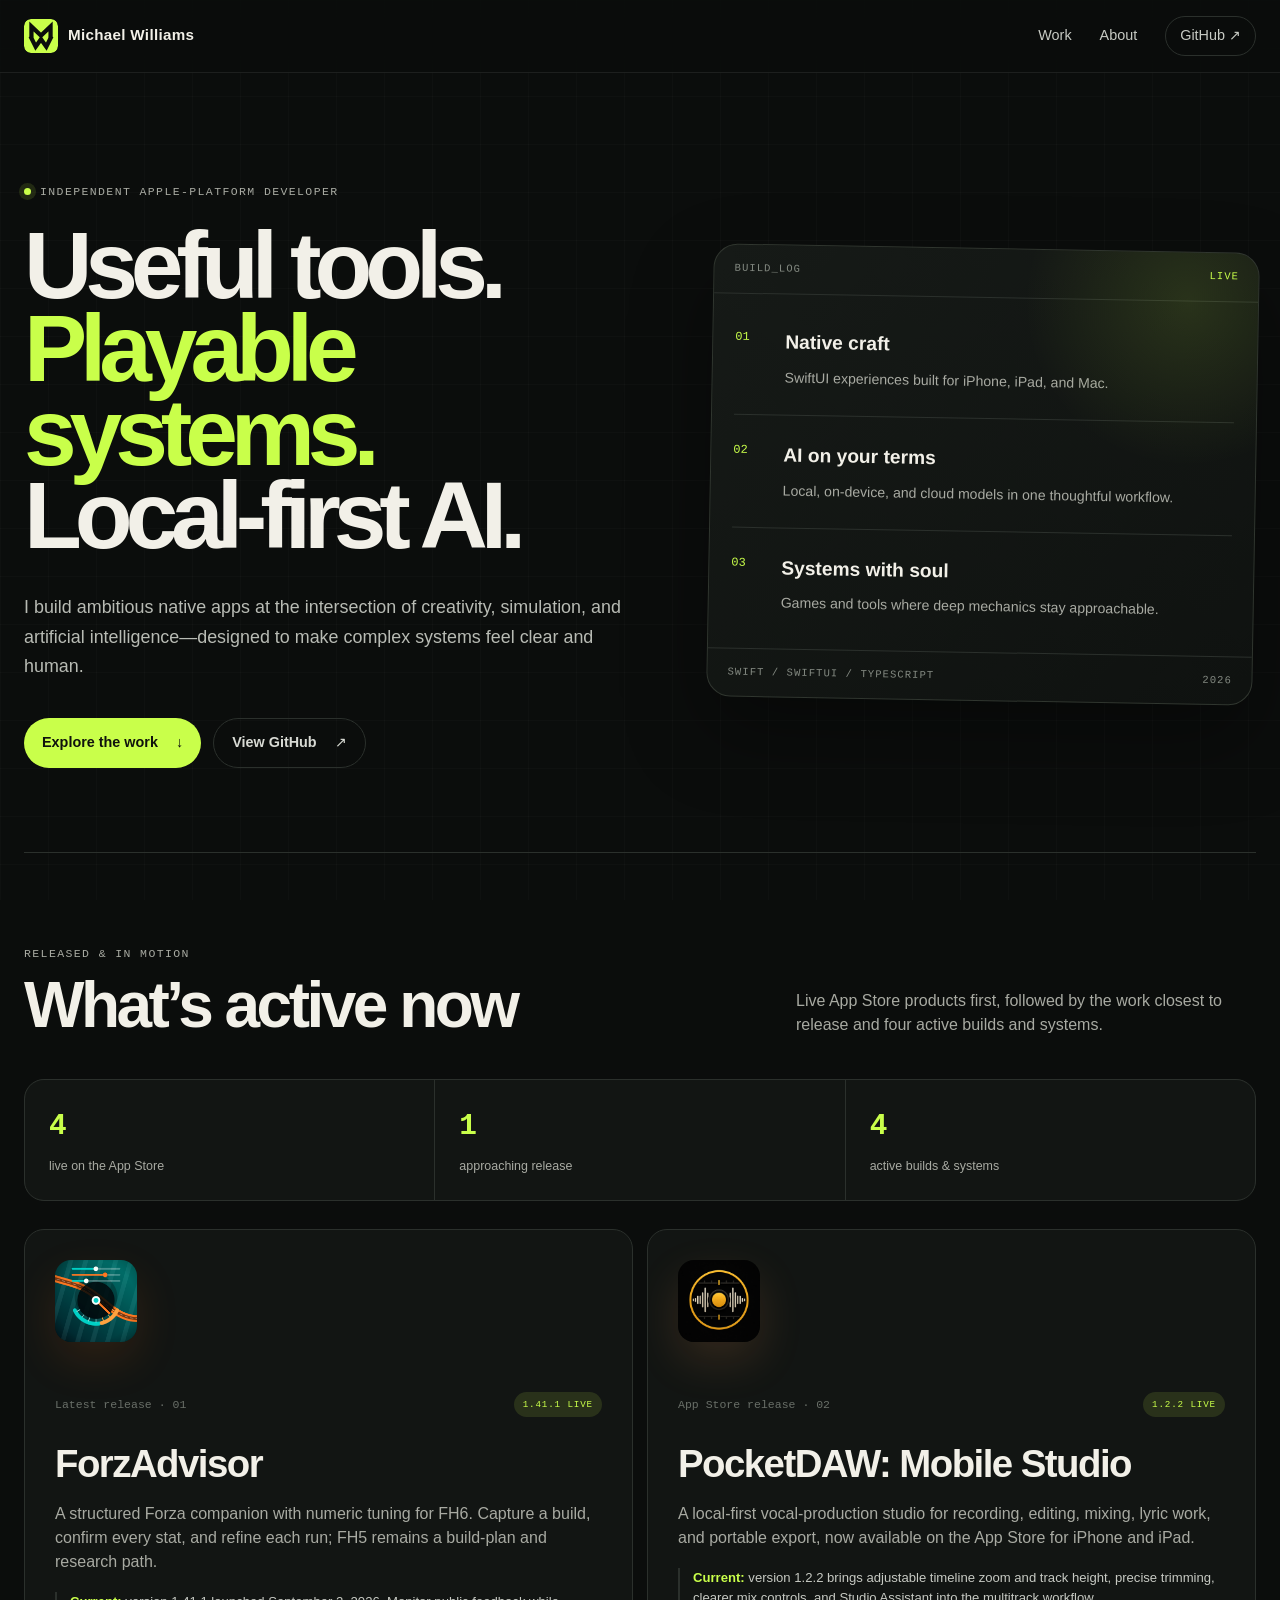
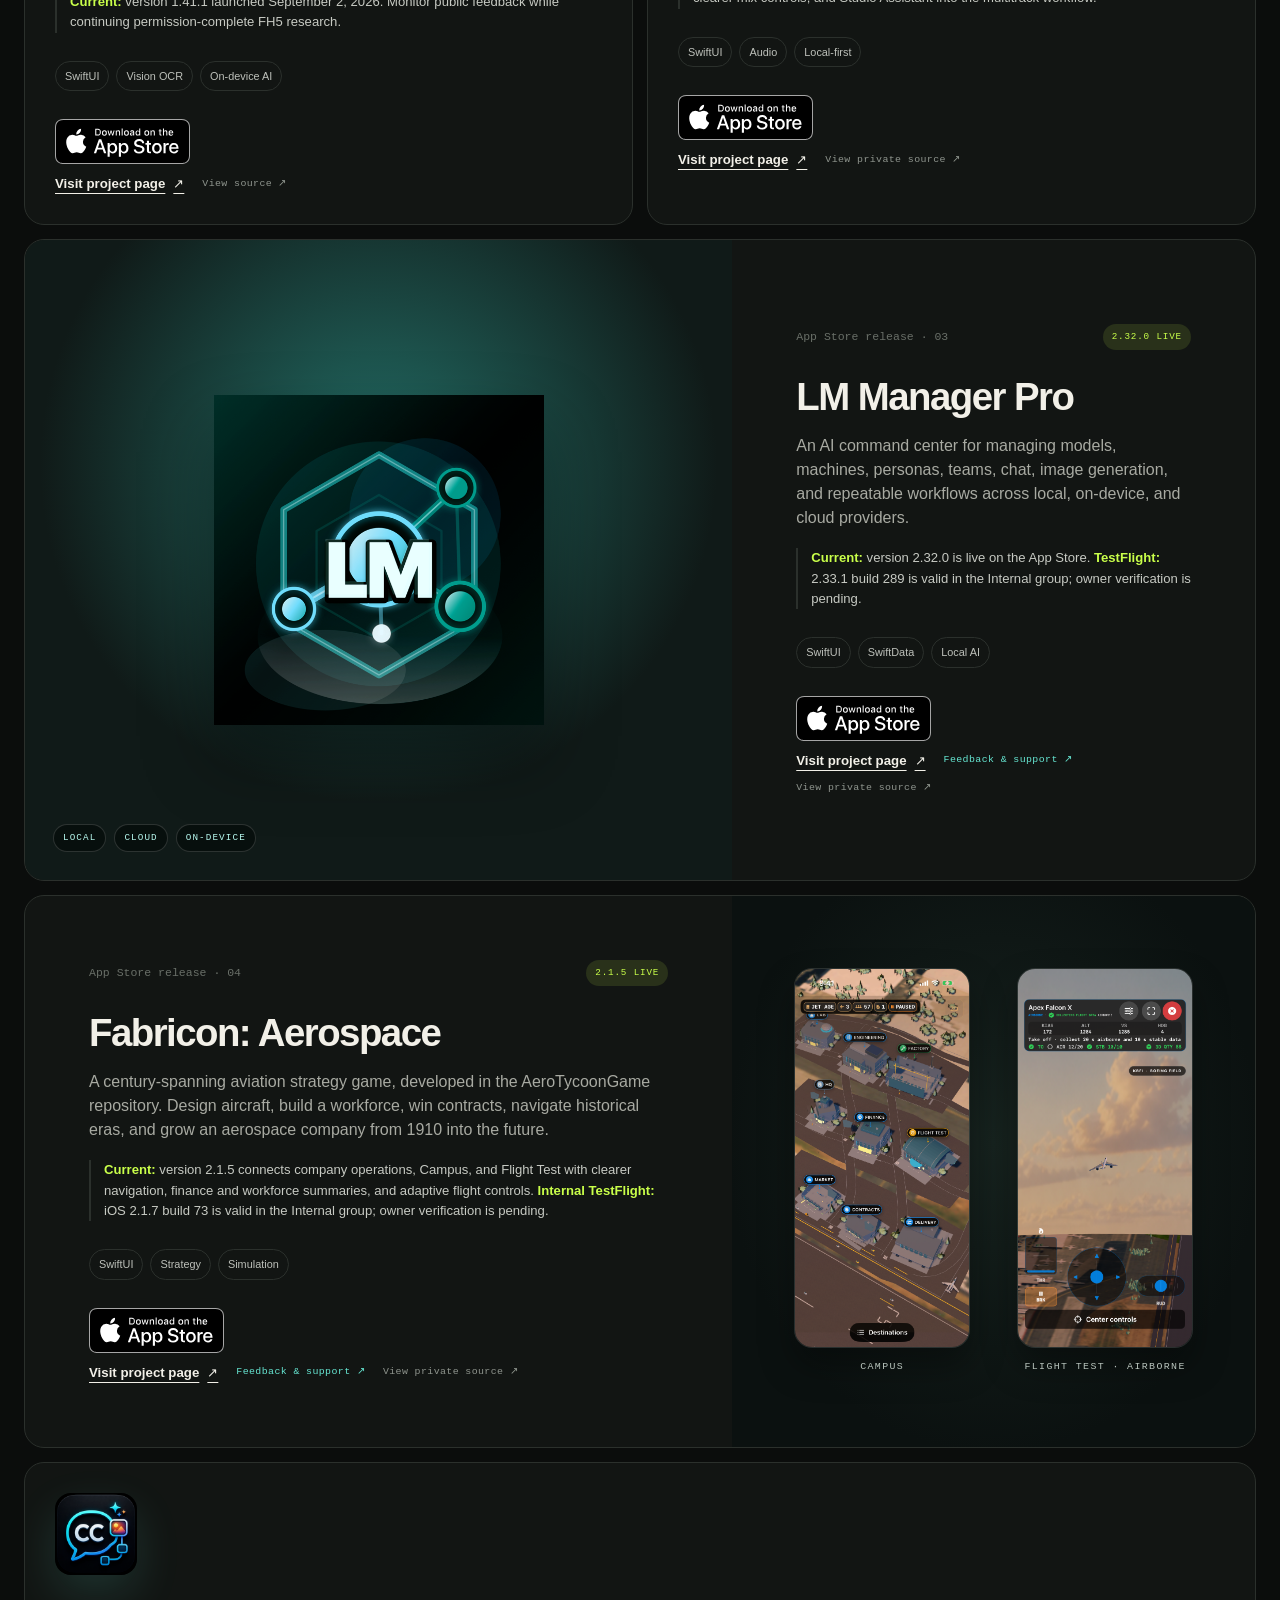
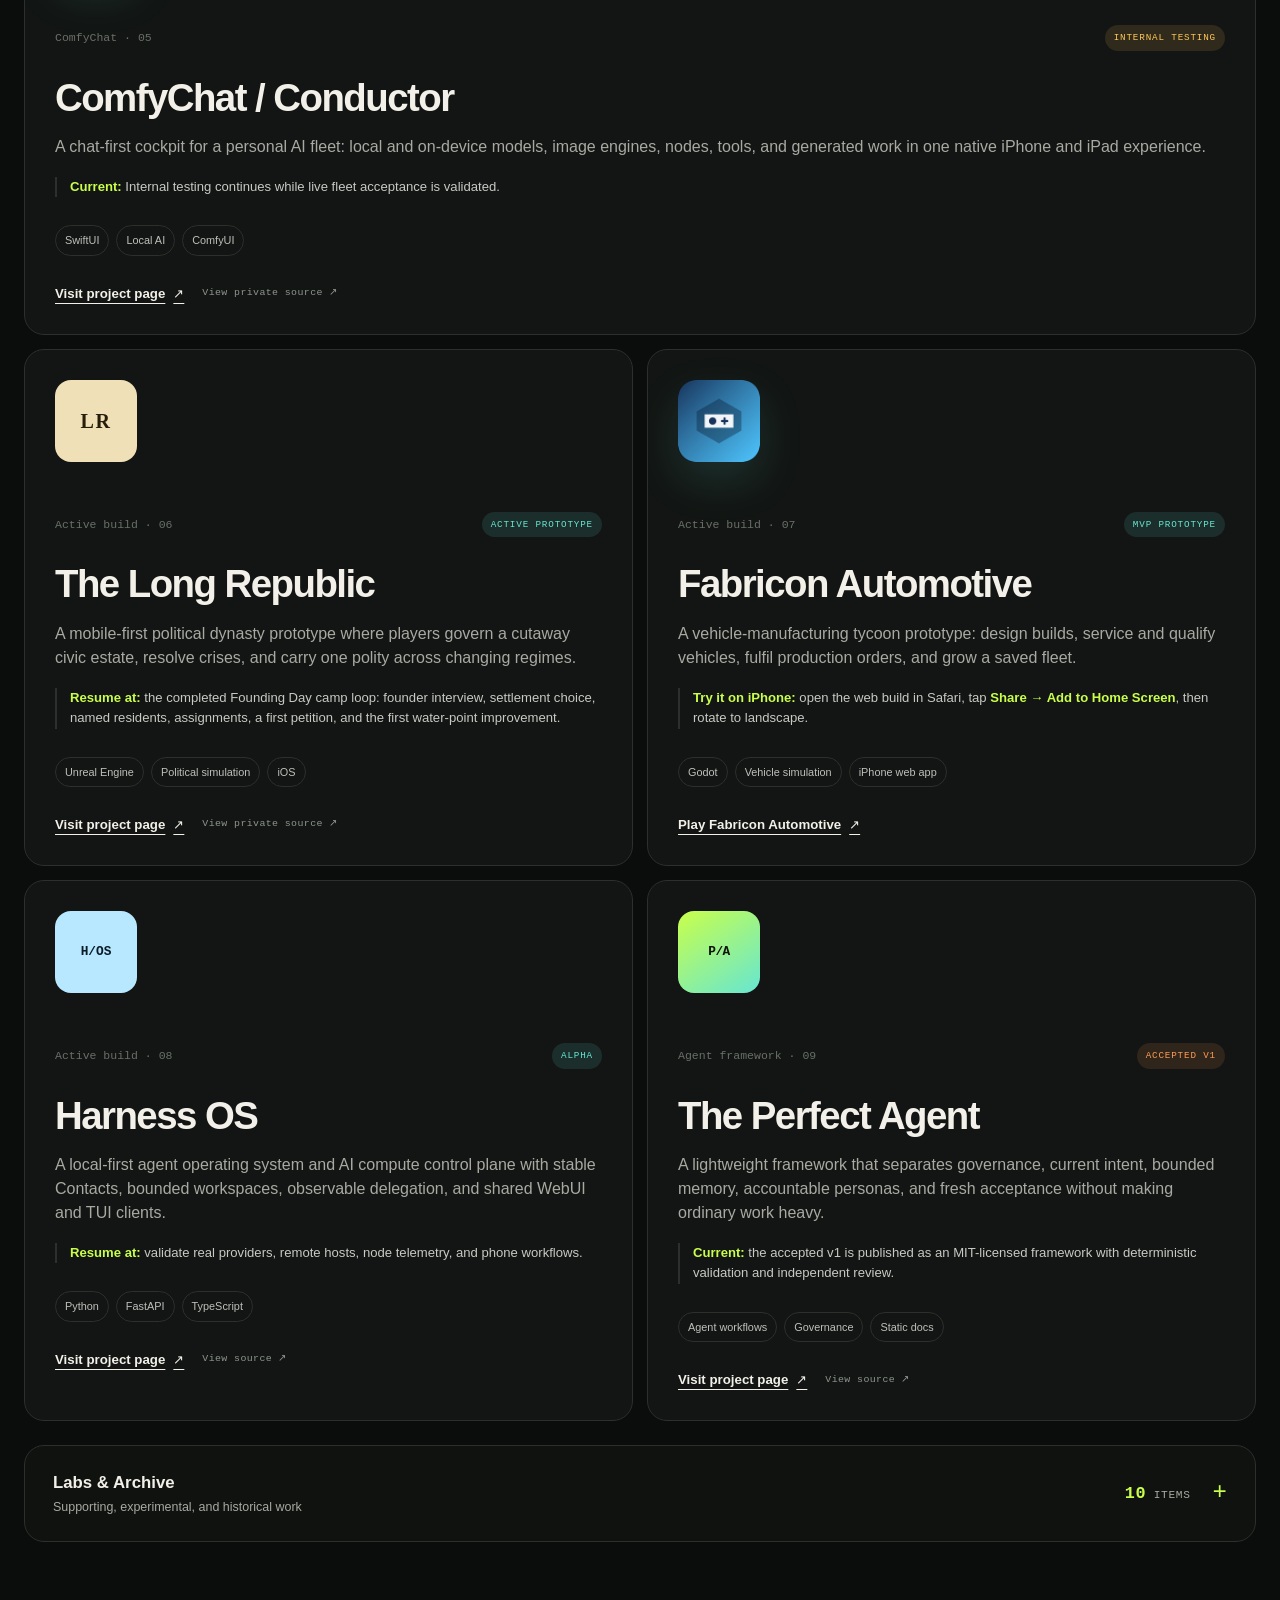
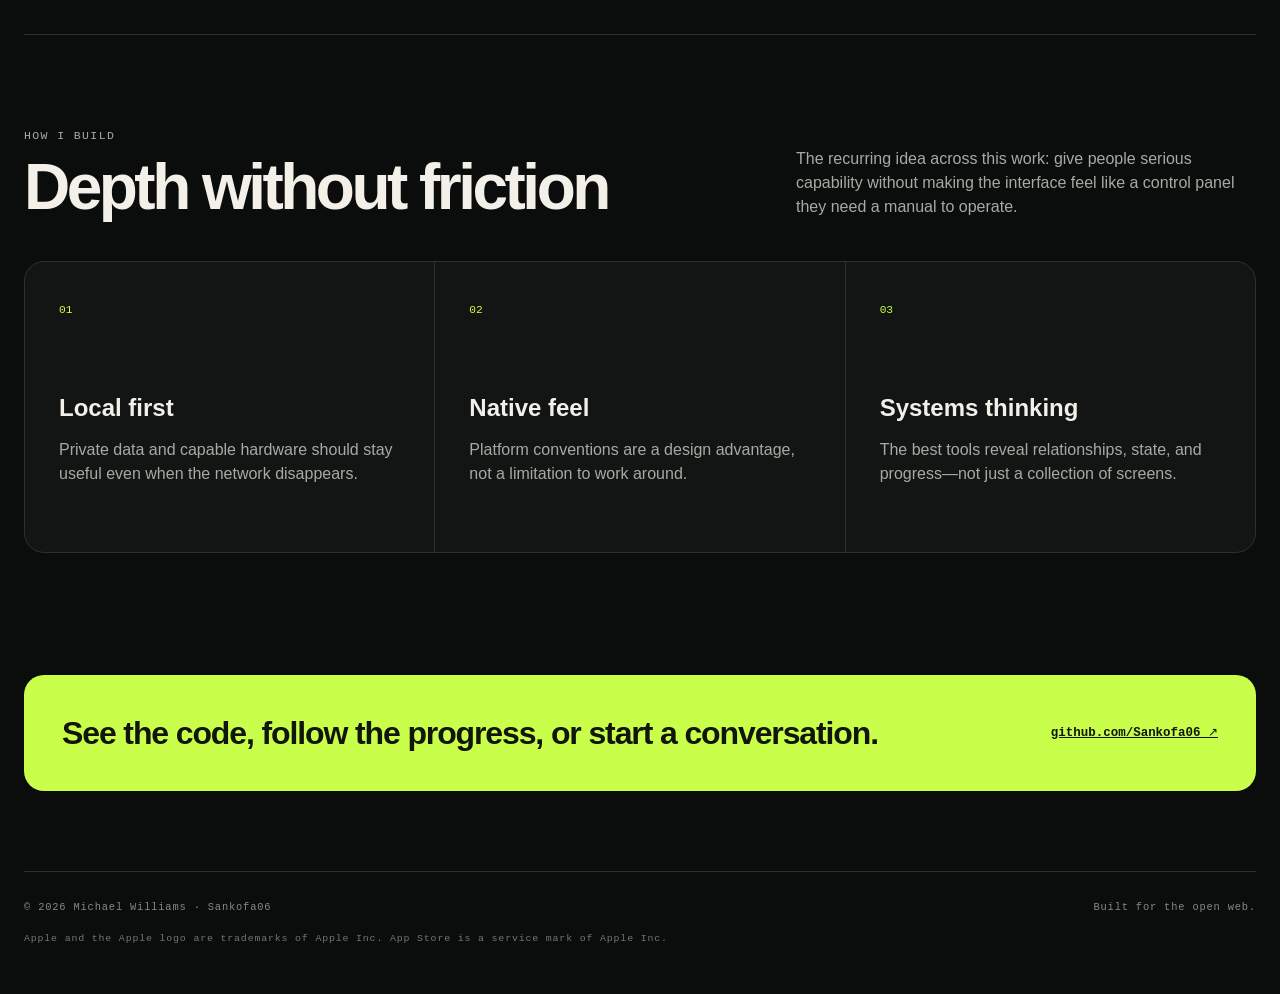
==== index.html @ be840244 "Use neutral Conductor testing status copy" ====
<!doctype html>
<html lang="en">
  <head>
    <meta charset="utf-8">
    <meta name="viewport" content="width=device-width, initial-scale=1">
    <meta name="description" content="Michael Williams builds native Apple apps, AI workspaces, creative tools, and systems-driven games.">
    <meta name="author" content="Michael Williams">
    <meta name="theme-color" content="#0b0d0c">
    <meta property="og:title" content="Michael Williams — Apps, games &amp; local-first AI">
    <meta property="og:description" content="A portfolio of native Apple apps, local-AI workspaces, creative tools, and systems-driven games.">
    <meta property="og:type" content="website">
    <meta property="og:url" content="https://sankofa06.github.io/">
    <meta property="og:site_name" content="Michael Williams Portfolio">
    <meta property="og:image" content="https://sankofa06.github.io/assets/michael-williams-social-preview.png">
    <meta property="og:image:secure_url" content="https://sankofa06.github.io/assets/michael-williams-social-preview.png">
    <meta property="og:image:type" content="image/png">
    <meta property="og:image:width" content="1734">
    <meta property="og:image:height" content="907">
    <meta property="og:image:alt" content="Michael Williams — apps, games, and local-first AI. Sankofa06.">
    <meta name="twitter:card" content="summary_large_image">
    <meta name="twitter:title" content="Michael Williams — Apps, games &amp; local-first AI">
    <meta name="twitter:description" content="A portfolio of native Apple apps, local-AI workspaces, creative tools, and systems-driven games.">
    <meta name="twitter:image" content="https://sankofa06.github.io/assets/michael-williams-social-preview.png">
    <meta name="twitter:image:alt" content="Michael Williams — apps, games, and local-first AI. Sankofa06.">
    <title>Michael Williams — Apps, games &amp; local-first AI</title>
    <link rel="icon" href="assets/mw-mark.svg" type="image/svg+xml">
    <link rel="stylesheet" href="styles.css">
    <script src="app.js" defer></script>
  </head>
  <body>
    <a class="skip-link" href="#work">Skip to projects</a>

    <header class="site-header" data-header>
      <a class="brand" href="#top" aria-label="Michael Williams portfolio home">
        <img class="brand-mark" src="assets/mw-mark.svg" width="34" height="34" alt="">
        <span>Michael Williams</span>
      </a>
      <nav aria-label="Primary navigation">
        <a href="#work">Work</a>
        <a href="#about">About</a>
        <a class="nav-cta" href="https://github.com/Sankofa06">GitHub <span aria-hidden="true">↗</span></a>
      </nav>
    </header>

    <main id="top">
      <section class="hero" aria-labelledby="hero-title">
        <div class="hero-copy">
          <p class="eyebrow"><span class="status-dot" aria-hidden="true"></span> Independent Apple-platform developer</p>
          <h1 id="hero-title">Useful tools.<br><span>Playable systems.</span><br>Local-first AI.</h1>
          <p class="hero-lede">I build ambitious native apps at the intersection of creativity, simulation, and artificial intelligence—designed to make complex systems feel clear and human.</p>
          <div class="hero-actions">
            <a class="button primary" href="#work">Explore the work <span aria-hidden="true">↓</span></a>
            <a class="button secondary" href="https://github.com/Sankofa06">View GitHub <span aria-hidden="true">↗</span></a>
          </div>
        </div>

        <div class="hero-console" aria-label="Portfolio focus areas">
          <div class="console-bar">
            <span>BUILD_LOG</span>
            <span class="console-live">LIVE</span>
          </div>
          <div class="console-grid">
            <article>
              <span class="console-index">01</span>
              <h2>Native craft</h2>
              <p>SwiftUI experiences built for iPhone, iPad, and Mac.</p>
            </article>
            <article>
              <span class="console-index">02</span>
              <h2>AI on your terms</h2>
              <p>Local, on-device, and cloud models in one thoughtful workflow.</p>
            </article>
            <article>
              <span class="console-index">03</span>
              <h2>Systems with soul</h2>
              <p>Games and tools where deep mechanics stay approachable.</p>
            </article>
          </div>
          <div class="console-footer"><span>SWIFT / SWIFTUI / TYPESCRIPT</span><span>2026</span></div>
        </div>
      </section>

      <section class="work-section" id="work" aria-labelledby="work-title">
        <div class="section-heading">
          <div>
            <p class="eyebrow">Released &amp; in motion</p>
            <h2 id="work-title">What’s active now</h2>
          </div>
          <p>Live App Store products first, followed by the work closest to release and four active builds and systems.</p>
        </div>

        <div class="atlas-summary" aria-label="Current product status">
          <div><strong>4</strong><span>live on the App Store</span></div>
          <div><strong>1</strong><span>approaching release</span></div>
          <div><strong>4</strong><span>active builds &amp; systems</span></div>
        </div>

        <div class="project-grid project-grid--priority">
          <article class="project-card" data-category="tools" data-repo="ForzAdvisor">
            <div class="project-icon icon-orange"><img src="assets/forzadvisor.png" alt="ForzAdvisor app icon" width="640" height="640"></div>
            <div class="project-meta"><span class="project-number">Latest release · 01</span><span class="project-state active">1.41.1 Live</span></div>
            <h3>ForzAdvisor</h3>
            <p>A structured Forza companion with numeric tuning for FH6. Capture a build, confirm every stat, and refine each run; FH5 remains a build-plan and research path.</p>
            <p class="next-step"><strong>Current:</strong> version 1.41.1 launched September 2, 2026. Monitor public feedback while continuing permission-complete FH5 research.</p>
            <ul class="tags" aria-label="Technologies"><li>SwiftUI</li><li>Vision OCR</li><li>On-device AI</li></ul>
            <div class="project-actions"><a class="app-store-link" href="https://apps.apple.com/us/app/forzadvisor/id6775224250" aria-label="Download ForzAdvisor on the App Store"><img src="assets/app-store-badge.svg" width="135" height="45" alt="Download on the App Store"></a><a class="text-link" href="https://sankofa06.github.io/ForzAdvisor/">Visit project page <span aria-hidden="true">↗</span></a><a class="source-project-link" href="https://github.com/Sankofa06/ForzAdvisor">View source <span aria-hidden="true">↗</span></a></div>
          </article>

          <article class="project-card" data-category="creative tools" data-repo="SingerKeepers">
            <div class="project-icon icon-copper"><img src="assets/pocketdaw.png" alt="PocketDAW app icon" width="256" height="256"></div>
            <div class="project-meta"><span class="project-number">App Store release · 02</span><span class="project-state active">1.2.2 Live</span></div>
            <h3>PocketDAW: Mobile Studio</h3>
            <p>A local-first vocal-production studio for recording, editing, mixing, lyric work, and portable export, now available on the App Store for iPhone and iPad.</p>
            <p class="next-step"><strong>Current:</strong> version 1.2.2 brings adjustable timeline zoom and track height, precise trimming, clearer mix controls, and Studio Assistant into the multitrack workflow.</p>
            <ul class="tags" aria-label="Technologies"><li>SwiftUI</li><li>Audio</li><li>Local-first</li></ul>
            <div class="project-actions"><a class="app-store-link" href="https://apps.apple.com/us/app/pocketdaw-mobile-studio/id6769739931" aria-label="Download PocketDAW on the App Store"><img src="assets/app-store-badge.svg" width="135" height="45" alt="Download on the App Store"></a><a class="text-link" href="https://sankofa06.github.io/SingerKeepers/">Visit project page <span aria-hidden="true">↗</span></a><a class="source-project-link" href="https://github.com/Sankofa06/SingerKeepers">View private source <span aria-hidden="true">↗</span></a></div>
          </article>

          <article class="project-card project-card--wide" data-category="ai tools" data-repo="LMManagerPro">
            <div class="project-visual visual-lm">
              <img src="assets/lm-manager-pro.png" alt="LM Manager Pro app icon" width="640" height="640">
              <div class="visual-copy"><span>LOCAL</span><span>CLOUD</span><span>ON-DEVICE</span></div>
            </div>
            <div class="project-body">
              <div class="project-meta"><span class="project-number">App Store release · 03</span><span class="project-state active">2.32.0 Live</span></div>
              <h3>LM Manager Pro</h3>
              <p>An AI command center for managing models, machines, personas, teams, chat, image generation, and repeatable workflows across local, on-device, and cloud providers.</p>
              <p class="next-step"><strong>Current:</strong> version 2.32.0 is live on the App Store. <strong>TestFlight:</strong> 2.33.1 build 289 is valid in the Internal group; owner verification is pending.</p>
              <ul class="tags" aria-label="Technologies"><li>SwiftUI</li><li>SwiftData</li><li>Local AI</li></ul>
              <div class="project-actions"><a class="app-store-link" href="https://apps.apple.com/us/app/lm-manager-pro/id6769730602" aria-label="Download LM Manager Pro on the App Store"><img src="assets/app-store-badge.svg" width="135" height="45" alt="Download on the App Store"></a><a class="text-link" href="https://sankofa06.github.io/LMManagerPro/">Visit project page <span aria-hidden="true">↗</span></a><a class="support-project-link" href="https://sankofa06.github.io/LMManagerProFeedback/">Feedback &amp; support <span aria-hidden="true">↗</span></a><a class="source-project-link" href="https://github.com/Sankofa06/LMManagerPro">View private source <span aria-hidden="true">↗</span></a></div>
            </div>
          </article>

          <article class="project-card project-card--wide project-card--reverse" data-category="games" data-repo="AeroTycoonGame">
            <div class="project-visual visual-aero">
              <div class="fabricon-screen-pair" role="group" aria-label="Current Fabricon: Aerospace Simulator screens">
                <figure class="fabricon-screen">
                  <img src="assets/fabricon-campus-2026-09-25.png" alt="Fabricon campus with labeled engineering, factory, flight test, finance, and delivery buildings" width="1206" height="2622" loading="lazy" decoding="async">
                  <figcaption>Campus</figcaption>
                </figure>
                <figure class="fabricon-screen">
                  <img src="assets/fabricon-flight-2026-09-25.png" alt="Fabricon Flight Test in flight, showing the airborne aircraft and flight controls" width="1206" height="2622" loading="lazy" decoding="async">
                  <figcaption>Flight Test · Airborne</figcaption>
                </figure>
              </div>
            </div>
            <div class="project-body">
              <div class="project-meta"><span class="project-number">App Store release · 04</span><span class="project-state active">2.1.5 Live</span></div>
              <h3>Fabricon: Aerospace</h3>
              <p>A century-spanning aviation strategy game, developed in the AeroTycoonGame repository. Design aircraft, build a workforce, win contracts, navigate historical eras, and grow an aerospace company from 1910 into the future.</p>
              <p class="next-step"><strong>Current:</strong> version 2.1.5 connects company operations, Campus, and Flight Test with clearer navigation, finance and workforce summaries, and adaptive flight controls. <strong>Internal TestFlight:</strong> iOS 2.1.7 build 73 is valid in the Internal group; owner verification is pending.</p>
              <ul class="tags" aria-label="Technologies"><li>SwiftUI</li><li>Strategy</li><li>Simulation</li></ul>
              <div class="project-actions"><a class="app-store-link" href="https://apps.apple.com/us/app/fabricon-aerospace/id6760683889" aria-label="Download Fabricon: Aerospace on the App Store"><img src="assets/app-store-badge.svg" width="135" height="45" alt="Download on the App Store"></a><a class="text-link" href="https://sankofa06.github.io/AeroTycoonGame/">Visit project page <span aria-hidden="true">↗</span></a><a class="support-project-link" href="https://sankofa06.github.io/FabriconFeedback/">Feedback &amp; support <span aria-hidden="true">↗</span></a><a class="source-project-link" href="https://github.com/Sankofa06/AeroTycoonGame">View private source <span aria-hidden="true">↗</span></a></div>
            </div>
          </article>

          <article class="project-card project-card--spotlight" data-category="ai tools" data-repo="Conductor">
            <div class="project-icon icon-teal"><img src="assets/comfychat.png" alt="ComfyChat app icon" width="256" height="256"></div>
            <div class="project-meta"><span class="project-number">ComfyChat · 05</span><span class="project-state review">Internal testing</span></div>
            <h3>ComfyChat / Conductor</h3>
            <p>A chat-first cockpit for a personal AI fleet: local and on-device models, image engines, nodes, tools, and generated work in one native iPhone and iPad experience.</p>
            <p class="next-step"><strong>Current:</strong> Internal testing continues while live fleet acceptance is validated.</p>
            <ul class="tags" aria-label="Technologies"><li>SwiftUI</li><li>Local AI</li><li>ComfyUI</li></ul>
            <div class="project-actions"><a class="text-link" href="https://sankofa06.github.io/Conductor/">Visit project page <span aria-hidden="true">↗</span></a><a class="source-project-link" href="https://github.com/Sankofa06/Conductor">View private source <span aria-hidden="true">↗</span></a></div>
          </article>

          <article class="project-card" data-category="games" data-repo="the-long-republic">
            <div class="project-glyph glyph-republic" aria-hidden="true">LR</div>
            <div class="project-meta"><span class="project-number">Active build · 06</span><span class="project-state building">Active prototype</span></div>
            <h3>The Long Republic</h3>
            <p>A mobile-first political dynasty prototype where players govern a cutaway civic estate, resolve crises, and carry one polity across changing regimes.</p>
            <p class="next-step"><strong>Resume at:</strong> the completed Founding Day camp loop: founder interview, settlement choice, named residents, assignments, a first petition, and the first water-point improvement.</p>
            <ul class="tags" aria-label="Technologies"><li>Unreal Engine</li><li>Political simulation</li><li>iOS</li></ul>
            <div class="project-actions"><a class="text-link" href="https://sankofa06.github.io/the-long-republic/">Visit project page <span aria-hidden="true">↗</span></a><a class="source-project-link" href="https://github.com/Sankofa06/the-long-republic">View private source <span aria-hidden="true">↗</span></a></div>
          </article>

          <article class="project-card" data-category="games">
            <div class="project-icon icon-teal"><img src="assets/fabricon-automotive.png" alt="Fabricon Automotive app icon" width="180" height="180"></div>
            <div class="project-meta"><span class="project-number">Active build · 07</span><span class="project-state building">MVP prototype</span></div>
            <h3>Fabricon Automotive</h3>
            <p>A vehicle-manufacturing tycoon prototype: design builds, service and qualify vehicles, fulfil production orders, and grow a saved fleet.</p>
            <p class="next-step"><strong>Try it on iPhone:</strong> open the web build in Safari, tap <strong>Share → Add to Home Screen</strong>, then rotate to landscape.</p>
            <ul class="tags" aria-label="Technologies"><li>Godot</li><li>Vehicle simulation</li><li>iPhone web app</li></ul>
            <div class="project-actions"><a class="text-link" href="games/fabricon-automotive/">Play Fabricon Automotive <span aria-hidden="true">↗</span></a></div>
          </article>

          <article class="project-card" data-category="ai tools" data-repo="harness-os">
            <div class="project-glyph glyph-harness" aria-hidden="true">H/OS</div>
            <div class="project-meta"><span class="project-number">Active build · 08</span><span class="project-state building">Alpha</span></div>
            <h3>Harness OS</h3>
            <p>A local-first agent operating system and AI compute control plane with stable Contacts, bounded workspaces, observable delegation, and shared WebUI and TUI clients.</p>
            <p class="next-step"><strong>Resume at:</strong> validate real providers, remote hosts, node telemetry, and phone workflows.</p>
            <ul class="tags" aria-label="Technologies"><li>Python</li><li>FastAPI</li><li>TypeScript</li></ul>
            <div class="project-actions"><a class="text-link" href="https://sankofa06.github.io/harness-os/">Visit project page <span aria-hidden="true">↗</span></a><a class="source-project-link" href="https://github.com/Sankofa06/harness-os">View source <span aria-hidden="true">↗</span></a></div>
          </article>

          <article class="project-card" data-category="ai tools systems" data-repo="the-perfect-agent">
            <div class="project-glyph glyph-agent" aria-hidden="true">P/A</div>
            <div class="project-meta"><span class="project-number">Agent framework · 09</span><span class="project-state evolving">Accepted v1</span></div>
            <h3>The Perfect Agent</h3>
            <p>A lightweight framework that separates governance, current intent, bounded memory, accountable personas, and fresh acceptance without making ordinary work heavy.</p>
            <p class="next-step"><strong>Current:</strong> the accepted v1 is published as an MIT-licensed framework with deterministic validation and independent review.</p>
            <ul class="tags" aria-label="Technologies"><li>Agent workflows</li><li>Governance</li><li>Static docs</li></ul>
            <div class="project-actions"><a class="text-link" href="projects/the-perfect-agent/">Visit project page <span aria-hidden="true">↗</span></a><a class="source-project-link" href="https://github.com/Sankofa06/the-perfect-agent">View source <span aria-hidden="true">↗</span></a></div>
          </article>
        </div>

        <details class="labs-archive">
          <summary>
            <span><strong>Labs &amp; Archive</strong><small>Supporting, experimental, and historical work</small></span>
            <span class="labs-count"><strong data-labs-count>9</strong> items</span>
          </summary>
          <div class="labs-intro">
            <p>These projects remain available for context without competing with current releases and active work.</p>
            <span>Repository sync: <time data-repo-audit-date datetime="2026-09-25">2026-09-25 (snapshot)</time></span>
          </div>
          <div class="labs-grid">
            <article class="project-card lab-card" data-category="ai tools archive" data-repo="LM-Laboratory">
              <div class="project-meta"><span class="project-number">AI reference</span><span class="project-state archive">Archived</span></div>
              <h3>LM Laboratory</h3>
              <p>A retired native workbench for discovering, loading, comparing, and orchestrating local models.</p>
              <div class="project-actions"><a class="text-link" href="https://sankofa06.github.io/LM-Laboratory/">Project page <span aria-hidden="true">↗</span></a><a class="source-project-link" href="https://github.com/Sankofa06/LM-Laboratory">Private source <span aria-hidden="true">↗</span></a></div>
            </article>
            <article class="project-card lab-card" data-category="ai tools" data-repo="Lucidity">
              <div class="project-meta"><span class="project-number">AI experiment</span><span class="project-state prototype">Early alpha</span></div>
              <h3>Lucidity / Mira</h3>
              <p>A clean-slate, chat-first AI studio exploring multi-model workspaces and persistent projects.</p>
              <div class="project-actions"><a class="text-link" href="https://sankofa06.github.io/Lucidity/">Project page <span aria-hidden="true">↗</span></a><a class="source-project-link" href="https://github.com/Sankofa06/Lucidity">View source <span aria-hidden="true">↗</span></a></div>
            </article>
            <article class="project-card lab-card" data-category="creative tools" data-repo="ArtistHub">
              <div class="project-meta"><span class="project-number">Music archive</span><span class="project-state prototype">Functional beta</span></div>
              <h3>ArtistHub / Song Keepers</h3>
              <p>An earlier song catalog, rights, release, and artist-operations workspace adjacent to PocketDAW.</p>
              <div class="project-actions"><a class="text-link" href="https://sankofa06.github.io/ArtistHub/">Project page <span aria-hidden="true">↗</span></a><a class="source-project-link" href="https://github.com/Sankofa06/ArtistHub">Private source <span aria-hidden="true">↗</span></a></div>
            </article>
            <article class="project-card lab-card" data-category="games" data-repo="FabriconAerospace">
              <div class="project-meta"><span class="project-number">Aviation lab</span><span class="project-state building">Early rewrite</span></div>
              <h3>Fabricon Aerospace Rewrite</h3>
              <p>A Clean Swift architectural exploration with a finance vertical slice and supporting design work.</p>
              <div class="project-actions"><a class="text-link" href="https://sankofa06.github.io/FabriconAerospace/">Project page <span aria-hidden="true">↗</span></a><a class="source-project-link" href="https://github.com/Sankofa06/FabriconAerospace">Private source <span aria-hidden="true">↗</span></a></div>
            </article>
            <article class="project-card lab-card" data-category="ai archive" data-repo="harness-os-2">
              <div class="project-meta"><span class="project-number">Specification seed</span><span class="project-state archive">Historical</span></div>
              <h3>harness-os-2</h3>
              <p>The original specification-kit precursor that became the active Harness OS implementation.</p>
              <div class="project-actions"><a class="text-link" href="https://sankofa06.github.io/harness-os-2/">Project page <span aria-hidden="true">↗</span></a><a class="source-project-link" href="https://github.com/Sankofa06/harness-os-2">View source <span aria-hidden="true">↗</span></a></div>
            </article>
            <article class="project-card lab-card" data-category="ai support" data-repo="LMManagerProFeedback">
              <div class="project-meta"><span class="project-number">Support</span><span class="project-state evolving">Maintenance</span></div>
              <h3>LM Manager Pro Feedback</h3>
              <p>The public support site, issue board, and feedback relay companion for LM Manager Pro.</p>
              <div class="project-actions"><a class="text-link" href="https://sankofa06.github.io/LMManagerProFeedback/">Support site <span aria-hidden="true">↗</span></a><a class="source-project-link" href="https://github.com/Sankofa06/LMManagerProFeedback">View source <span aria-hidden="true">↗</span></a></div>
            </article>
            <article class="project-card lab-card" data-category="games support" data-repo="FabriconFeedback">
              <div class="project-meta"><span class="project-number">Support</span><span class="project-state archive">Maintenance</span></div>
              <h3>Fabricon Feedback</h3>
              <p>The public aerospace support surface and planned issue bridge for the Fabricon family.</p>
              <div class="project-actions"><a class="text-link" href="https://sankofa06.github.io/FabriconFeedback/">Support site <span aria-hidden="true">↗</span></a><a class="source-project-link" href="https://github.com/Sankofa06/FabriconFeedback">View source <span aria-hidden="true">↗</span></a></div>
            </article>
            <article class="project-card lab-card" data-category="archive" data-repo="Unreal-Engine-4-Training">
              <div class="project-meta"><span class="project-number">Archive</span><span class="project-state archive">Historical</span></div>
              <h3>Unreal Engine 4 Training</h3>
              <p>A minimal 2020 repository retained as an early Unreal Engine learning artifact.</p>
              <div class="project-actions"><a class="text-link" href="https://sankofa06.github.io/Unreal-Engine-4-Training/">Project page <span aria-hidden="true">↗</span></a><a class="source-project-link" href="https://github.com/Sankofa06/Unreal-Engine-4-Training">Private source <span aria-hidden="true">↗</span></a></div>
            </article>
            <article class="project-card lab-card" data-category="ai tools">
              <div class="project-meta"><span class="project-number">Infrastructure</span><span class="project-state archive">Historical</span></div>
              <h3>Bizzy Command Center</h3>
              <p>An archived case study of a private control room for computing capacity and Codex sessions. The former dashboard is no longer current.</p>
              <div class="project-actions"><a class="text-link" href="bizzy-command-center/">Project page <span aria-hidden="true">↗</span></a><span class="source-project-link">Private system</span></div>
            </article>
          </div>
        </details>
      </section>

      <section class="principles" id="about" aria-labelledby="about-title">
        <div class="section-heading">
          <div><p class="eyebrow">How I build</p><h2 id="about-title">Depth without friction</h2></div>
          <p>The recurring idea across this work: give people serious capability without making the interface feel like a control panel they need a manual to operate.</p>
        </div>
        <div class="principle-grid">
          <article><span>01</span><h3>Local first</h3><p>Private data and capable hardware should stay useful even when the network disappears.</p></article>
          <article><span>02</span><h3>Native feel</h3><p>Platform conventions are a design advantage, not a limitation to work around.</p></article>
          <article><span>03</span><h3>Systems thinking</h3><p>The best tools reveal relationships, state, and progress—not just a collection of screens.</p></article>
        </div>
      </section>

      <section class="contact-strip" aria-label="Contact">
        <p>See the code, follow the progress, or start a conversation.</p>
        <a href="https://github.com/Sankofa06">github.com/Sankofa06 <span aria-hidden="true">↗</span></a>
      </section>
    </main>

    <footer>
      <span>© <span data-year>2026</span> Michael Williams · Sankofa06</span>
      <span>Built for the open web.</span>
      <small class="apple-legal">Apple and the Apple logo are trademarks of Apple Inc. App Store is a service mark of Apple Inc.</small>
    </footer>
  </body>
</html>
---- styles.css ----
:root {
  color-scheme: dark;
  --ink: #f2f0e8;
  --muted: #a8aaa2;
  --dark: #0b0d0c;
  --panel: #121513;
  --panel-2: #181c19;
  --line: #2b302c;
  --acid: #c9ff4a;
  --cyan: #66e6d2;
  --orange: #ff9c55;
  --max: 1240px;
  --radius: 20px;
  font-family: Inter, ui-sans-serif, -apple-system, BlinkMacSystemFont, "Segoe UI", sans-serif;
  font-synthesis: none;
}

* { box-sizing: border-box; }
html { scroll-behavior: smooth; }
body { margin: 0; background: var(--dark); color: var(--ink); line-height: 1.5; }
body::before {
  background-image: linear-gradient(rgba(255,255,255,.018) 1px, transparent 1px), linear-gradient(90deg, rgba(255,255,255,.018) 1px, transparent 1px);
  background-size: 48px 48px; content: ""; inset: 0; pointer-events: none; position: fixed; z-index: -1;
}
a { color: inherit; }
button, a { -webkit-tap-highlight-color: transparent; }
img { display: block; max-width: 100%; }

.skip-link { background: var(--acid); color: #10130d; left: 16px; padding: 10px 16px; position: fixed; top: -60px; z-index: 20; }
.skip-link:focus { top: 16px; }

.site-header { align-items: center; backdrop-filter: blur(18px); background: rgba(11,13,12,.78); border-bottom: 1px solid rgba(255,255,255,.08); display: flex; justify-content: space-between; left: 0; padding: 16px max(24px, calc((100vw - var(--max)) / 2)); position: sticky; top: 0; transition: background .25s ease; z-index: 10; }
.brand { align-items: center; display: flex; font-size: .95rem; font-weight: 720; gap: 10px; letter-spacing: .02em; text-decoration: none; }
.brand-mark { border-radius: 7px; flex: 0 0 auto; height: 34px; width: 34px; }
nav { align-items: center; display: flex; gap: 28px; }
nav a { color: #c8cbc4; font-size: .9rem; text-decoration: none; }
nav a:hover { color: white; }
.nav-cta { border: 1px solid var(--line); border-radius: 999px; padding: 8px 14px; }

main, footer { margin: 0 auto; max-width: var(--max); width: calc(100% - 48px); }
.hero { align-items: stretch; display: grid; gap: 44px; grid-template-columns: 1.08fr .92fr; min-height: 750px; padding: 110px 0 84px; }
.hero-copy { align-self: center; }
.eyebrow { align-items: center; color: var(--muted); display: flex; font-family: ui-monospace, SFMono-Regular, Menlo, monospace; font-size: .72rem; gap: 9px; letter-spacing: .12em; margin: 0 0 24px; text-transform: uppercase; }
.status-dot { background: var(--acid); border-radius: 50%; box-shadow: 0 0 0 5px rgba(201,255,74,.12); height: 7px; width: 7px; }
h1 { font-size: clamp(3.7rem, 7.4vw, 7rem); letter-spacing: -.075em; line-height: .88; margin: 0; max-width: 760px; }
h1 span { color: var(--acid); }
.hero-lede { color: #b8bbb4; font-size: clamp(1.05rem, 1.4vw, 1.25rem); line-height: 1.65; margin: 36px 0 0; max-width: 630px; }
.hero-actions { display: flex; flex-wrap: wrap; gap: 12px; margin-top: 36px; }
.button { align-items: center; border-radius: 999px; display: inline-flex; font-size: .9rem; font-weight: 680; gap: 18px; padding: 13px 18px; text-decoration: none; }
.button.primary { background: var(--acid); color: #10130d; }
.button.secondary { border: 1px solid var(--line); color: #d8dad4; }
.button:hover { transform: translateY(-2px); }

.hero-console { align-self: center; background: linear-gradient(145deg, #161a17, #0f1210); border: 1px solid #30362f; border-radius: 24px; box-shadow: 0 35px 80px rgba(0,0,0,.35); overflow: hidden; position: relative; transform: rotate(1deg); }
.hero-console::after { background: radial-gradient(circle, rgba(201,255,74,.12), transparent 68%); content: ""; height: 340px; pointer-events: none; position: absolute; right: -100px; top: -120px; width: 340px; }
.console-bar, .console-footer { color: #848a82; display: flex; font-family: ui-monospace, SFMono-Regular, Menlo, monospace; font-size: .66rem; justify-content: space-between; letter-spacing: .1em; padding: 16px 20px; }
.console-bar { border-bottom: 1px solid var(--line); }
.console-footer { border-top: 1px solid var(--line); }
.console-live { color: var(--acid); }
.console-grid { padding: 8px 22px; }
.console-grid article { border-bottom: 1px solid var(--line); display: grid; gap: 10px; grid-template-columns: 40px 1fr; padding: 26px 0; }
.console-grid article:last-child { border: 0; }
.console-grid h2 { font-size: 1.2rem; grid-column: 2; margin: 0; }
.console-grid p { color: var(--muted); font-size: .88rem; grid-column: 2; margin: 0; }
.console-index { color: var(--acid); font-family: ui-monospace, SFMono-Regular, Menlo, monospace; font-size: .75rem; grid-row: 1 / 3; }

.work-section, .principles, .lineage { border-top: 1px solid var(--line); padding: 92px 0; }
.section-heading { align-items: end; display: flex; gap: 48px; justify-content: space-between; margin-bottom: 42px; }
.section-heading .eyebrow { margin-bottom: 12px; }
.section-heading h2, .repository-map h2 { font-size: clamp(2.4rem, 5vw, 4.7rem); letter-spacing: -.055em; line-height: .98; margin: 0; }
.section-heading > p { color: var(--muted); margin: 0; max-width: 460px; }
.filters { display: flex; flex-wrap: wrap; gap: 8px; margin-bottom: 28px; }
.atlas-summary { background: var(--line); border: 1px solid var(--line); border-radius: var(--radius); display: grid; gap: 1px; grid-template-columns: repeat(3, 1fr); margin-bottom: 28px; overflow: hidden; }
.atlas-summary div { background: var(--panel); display: flex; flex-direction: column; min-height: 120px; padding: 24px; }
.atlas-summary strong { color: var(--acid); font-family: ui-monospace, SFMono-Regular, Menlo, monospace; font-size: clamp(1.25rem, 2.3vw, 2rem); }
.atlas-summary span { color: var(--muted); font-size: .78rem; margin-top: auto; }
.filter { background: transparent; border: 1px solid var(--line); border-radius: 999px; color: #b9bcb6; cursor: pointer; font: inherit; font-size: .8rem; padding: 8px 14px; }
.filter:hover, .filter.is-active { background: var(--ink); border-color: var(--ink); color: var(--dark); }

.project-grid { display: grid; gap: 14px; grid-template-columns: repeat(2, minmax(0, 1fr)); }
.project-card { background: var(--panel); border: 1px solid var(--line); border-radius: var(--radius); min-height: 390px; overflow: hidden; padding: 30px; position: relative; transition: border-color .2s ease, transform .2s ease; }
.project-card:hover { border-color: #495048; transform: translateY(-3px); }
.project-card[hidden] { display: none; }
.project-card--discovered { border-style: dashed; }
.glyph-discovered { color: #b8f5d5; background: linear-gradient(145deg, #13251f, #0d1513); }
.project-card--wide { display: grid; grid-column: 1 / -1; grid-template-columns: 1.15fr .85fr; min-height: 520px; padding: 0; }
.project-card--spotlight { grid-column: 1 / -1; min-height: 340px; }
.project-card--reverse .project-visual { order: 2; }
.project-body { align-self: center; padding: clamp(30px, 5vw, 70px); }
.project-visual { min-height: 440px; overflow: hidden; position: relative; }
.project-visual img { height: 100%; object-fit: cover; width: 100%; }
.visual-lm { align-items: center; background: radial-gradient(circle at 50% 35%, #236e66, #101a18 62%); display: flex; justify-content: center; }
.visual-lm img { filter: drop-shadow(0 34px 35px rgba(0,0,0,.38)); height: min(64%, 330px); object-fit: contain; width: auto; }
.visual-copy { bottom: 28px; display: flex; gap: 8px; left: 28px; position: absolute; }
.visual-copy span { background: rgba(4,10,9,.64); border: 1px solid rgba(255,255,255,.15); border-radius: 999px; color: #b7f9ef; font-family: ui-monospace, SFMono-Regular, Menlo, monospace; font-size: .58rem; letter-spacing: .12em; padding: 6px 9px; }
.visual-aero { align-items: center; background: radial-gradient(ellipse at 50% 45%, #17231f, #0b1110 72%); display: flex; justify-content: center; padding: 24px; }
.fabricon-screen-pair { align-items: center; display: grid; gap: clamp(10px, 1.5vw, 20px); grid-template-columns: repeat(2, minmax(0, 1fr)); justify-items: center; max-width: 760px; width: calc(100% - 48px); }
.fabricon-screen { display: grid; gap: 12px; justify-items: center; margin: 0; min-width: 0; }
.fabricon-screen img { border: 1px solid rgba(255,255,255,.12); border-radius: 18px; box-shadow: 0 18px 34px rgba(0,0,0,.34); display: block; height: min(32vw, 380px); max-width: 100%; object-fit: contain; object-position: center; width: auto; }
.fabricon-screen figcaption { color: #b9c4bd; font-family: ui-monospace, SFMono-Regular, Menlo, monospace; font-size: .62rem; letter-spacing: .14em; text-align: center; text-transform: uppercase; }
.visual-republic { align-items: center; background: radial-gradient(circle at 50% 38%, #253943 0, #10191f 48%, #090e12 100%); display: flex; flex-direction: column; justify-content: center; }
.visual-republic::before { background-image: linear-gradient(rgba(221,195,128,.08) 1px, transparent 1px), linear-gradient(90deg, rgba(221,195,128,.08) 1px, transparent 1px); background-size: 44px 44px; content: ""; inset: 0; mask-image: linear-gradient(to bottom, #000, transparent 85%); position: absolute; }
.visual-republic::after { border: 1px solid rgba(221,195,128,.25); content: ""; inset: 28px; position: absolute; }
.republic-seal { align-items: center; border: 1px solid #ddc380; color: #ddc380; display: flex; font-family: Georgia, serif; font-size: 2rem; height: 96px; justify-content: center; position: relative; width: 96px; z-index: 1; }
.republic-seal::before, .republic-seal::after { background: #ddc380; content: ""; height: 1px; position: absolute; top: 50%; width: 68px; }
.republic-seal::before { right: calc(100% + 18px); }
.republic-seal::after { left: calc(100% + 18px); }
.republic-motto { color: #f1ead9 !important; font-family: Georgia, serif; font-size: clamp(1.7rem, 3.2vw, 3rem); font-style: italic; line-height: 1.02; margin: 28px auto 0 !important; max-width: 380px; position: relative; text-align: center; z-index: 1; }
.republic-ledger { bottom: 38px; display: grid; grid-template-columns: repeat(4, 1fr); left: 48px; position: absolute; right: 48px; z-index: 1; }
.republic-ledger span { border-left: 1px solid rgba(221,195,128,.18); color: rgba(241,234,217,.52); font-family: ui-monospace, SFMono-Regular, Menlo, monospace; font-size: .52rem; letter-spacing: .1em; padding: 8px; text-align: center; }
.republic-ledger span:last-child { border-right: 1px solid rgba(221,195,128,.18); }
.project-meta { align-items: center; display: flex; justify-content: space-between; margin-bottom: 28px; }
.project-number { color: #696f68; font-family: ui-monospace, SFMono-Regular, Menlo, monospace; font-size: .72rem; }
.project-state { border-radius: 999px; font-family: ui-monospace, SFMono-Regular, Menlo, monospace; font-size: .58rem; letter-spacing: .09em; padding: 6px 9px; text-transform: uppercase; }
.project-state.active { background: rgba(201,255,74,.12); color: var(--acid); }
.project-state.review { background: rgba(255,199,86,.12); color: #ffc756; }
.project-state.building { background: rgba(102,230,210,.12); color: var(--cyan); }
.project-state.evolving { background: rgba(255,156,85,.12); color: var(--orange); }
.project-state.prototype, .project-state.archive { background: #252a26; color: #a9ada7; }
.project-card h3 { font-size: clamp(1.7rem, 3vw, 2.8rem); letter-spacing: -.04em; line-height: 1; margin: 0 0 18px; }
.project-card--command h3 { font-size: clamp(1.7rem, 2.6vw, 2.45rem); }
.project-card p { color: var(--muted); margin: 0; }
.project-card .next-step { border-left: 2px solid var(--line); color: #c7cac3; font-size: .82rem; line-height: 1.55; margin-top: 18px; padding-left: 13px; }
.next-step strong { color: var(--acid); font-weight: 700; }
.tags { display: flex; flex-wrap: wrap; gap: 7px; list-style: none; margin: 28px 0; padding: 0; }
.tags li { border: 1px solid var(--line); border-radius: 999px; color: #bdc0ba; font-size: .68rem; padding: 6px 9px; }
.text-link { color: var(--ink); display: inline-flex; font-size: .83rem; font-weight: 680; gap: 8px; text-underline-offset: 5px; }
.project-actions { align-items: center; display: flex; flex-wrap: wrap; gap: 10px 18px; margin-top: 28px; }
.app-store-link { display: inline-flex; flex-basis: 100%; width: max-content; }
.app-store-link img { height: auto; width: 135px; }
.project-actions .text-link { margin: 0; }
.support-project-link { color: var(--cyan); display: inline-flex; font-family: ui-monospace, SFMono-Regular, Menlo, monospace; font-size: .62rem; gap: 6px; letter-spacing: .04em; text-decoration: none; }
.support-project-link:hover { color: var(--ink); }
.source-project-link { color: #8f958e; font-family: ui-monospace, SFMono-Regular, Menlo, monospace; font-size: .62rem; letter-spacing: .04em; text-decoration: none; }
.source-project-link:hover { color: var(--acid); }
.project-icon { align-items: center; border-radius: 16px; display: flex; height: 82px; justify-content: center; margin-bottom: 50px; overflow: hidden; width: 82px; }
.project-icon img { height: 100%; object-fit: cover; width: 100%; }
.icon-orange { box-shadow: 0 18px 45px rgba(255,113,25,.12); }
.icon-blue { box-shadow: 0 18px 45px rgba(54,143,255,.14); }
.icon-teal { box-shadow: 0 18px 45px rgba(102,230,210,.14); }
.icon-copper { box-shadow: 0 18px 45px rgba(255,156,85,.14); }
.project-glyph { align-items: center; border-radius: 16px; display: flex; font-size: 1.25rem; font-weight: 760; height: 82px; justify-content: center; margin-bottom: 50px; width: 82px; }
.glyph-mira { background: #d7c7ff; color: #1d1530; }
.glyph-data { background: #99ffcf; color: #0c2519; font-family: ui-monospace, SFMono-Regular, Menlo, monospace; font-size: .9rem; }
.glyph-song { background: #ffcfde; color: #391522; font-size: 2rem; }
.glyph-fabricon { background: #cad5df; color: #17212b; font-family: ui-monospace, SFMono-Regular, Menlo, monospace; font-size: .9rem; }
.glyph-harness { background: #b8e8ff; color: #0a1b25; font-family: ui-monospace, SFMono-Regular, Menlo, monospace; font-size: .8rem; }
.glyph-agent { background: linear-gradient(145deg, var(--acid), var(--cyan)); color: #10140a; font-family: ui-monospace, SFMono-Regular, Menlo, monospace; font-size: .8rem; letter-spacing: -.04em; }
.glyph-republic { background: #efe0b8; color: #271d0b; font-family: ui-serif, Georgia, serif; letter-spacing: .08em; }
.glyph-command { background: var(--acid); box-shadow: 0 18px 45px rgba(201,255,74,.12); color: #10130d; font-family: ui-monospace, SFMono-Regular, Menlo, monospace; font-size: .78rem; letter-spacing: -.04em; }
.project-card--compact { align-items: start; display: grid; gap: 35px; grid-template-columns: .8fr 1.2fr; min-height: 220px; }
.project-card--compact .project-meta { gap: 14px; justify-content: start; margin-bottom: 22px; }
.project-card--compact h3 { font-size: 1.5rem; }
.filter-empty { color: var(--muted); text-align: center; }

.project-grid--priority { margin-bottom: 24px; }
.labs-archive { background: rgba(18,21,19,.72); border: 1px solid var(--line); border-radius: var(--radius); overflow: hidden; }
.labs-archive summary { align-items: center; cursor: pointer; display: grid; gap: 22px; grid-template-columns: 1fr auto auto; list-style: none; padding: 24px 28px; }
.labs-archive summary::-webkit-details-marker { display: none; }
.labs-archive summary::after { color: var(--acid); content: "+"; font-family: ui-monospace, SFMono-Regular, Menlo, monospace; font-size: 1.5rem; line-height: 1; transition: transform .2s ease; }
.labs-archive[open] summary::after { transform: rotate(45deg); }
.labs-archive summary > span:first-child { display: flex; flex-direction: column; }
.labs-archive summary strong { font-size: 1.05rem; }
.labs-archive summary small { color: var(--muted); font-size: .78rem; font-weight: 400; margin-top: 3px; }
.labs-count { color: var(--muted); font-family: ui-monospace, SFMono-Regular, Menlo, monospace; font-size: .7rem; letter-spacing: .06em; text-transform: uppercase; }
.labs-count strong { color: var(--acid); font-size: inherit; }
.labs-archive summary:focus-visible { outline: 2px solid var(--acid); outline-offset: -4px; }
.labs-archive[open] summary { border-bottom: 1px solid var(--line); }
.labs-intro { align-items: center; color: var(--muted); display: flex; font-size: .78rem; gap: 24px; justify-content: space-between; padding: 22px 28px; }
.labs-intro p { margin: 0; max-width: 680px; }
.labs-intro span { flex: 0 0 auto; font-family: ui-monospace, SFMono-Regular, Menlo, monospace; font-size: .65rem; }
.labs-grid { display: grid; gap: 1px; grid-template-columns: repeat(2, minmax(0, 1fr)); background: var(--line); border-top: 1px solid var(--line); }
.lab-card { border: 0; border-radius: 0; min-height: 220px; padding: 24px 28px; }
.lab-card:hover { transform: none; }
.lab-card .project-meta { margin-bottom: 30px; }
.lab-card h3 { font-size: clamp(1.3rem, 2.2vw, 1.75rem); margin-bottom: 12px; }
.lab-card p { font-size: .84rem; }
.lab-card .project-actions { margin-top: 22px; }

.lineage-grid { background: var(--line); border: 1px solid var(--line); border-radius: var(--radius); display: grid; gap: 1px; grid-template-columns: repeat(2, minmax(0, 1fr)); overflow: hidden; }
.lineage-grid article { background: var(--panel); min-height: 260px; padding: 32px; }
.lineage-grid span { color: var(--acid); font-family: ui-monospace, SFMono-Regular, Menlo, monospace; font-size: .65rem; letter-spacing: .1em; text-transform: uppercase; }
.lineage-grid h3 { font-size: clamp(1.4rem, 2.4vw, 2rem); letter-spacing: -.035em; margin: 48px 0 14px; }
.lineage-grid p { color: var(--muted); font-size: .9rem; margin: 0; }
.lineage-grid strong { color: var(--ink); }

.principle-grid { display: grid; gap: 1px; grid-template-columns: repeat(3, 1fr); background: var(--line); border: 1px solid var(--line); border-radius: var(--radius); overflow: hidden; }
.principle-grid article { background: var(--panel); min-height: 290px; padding: 34px; }
.principle-grid span { color: var(--acid); font-family: ui-monospace, SFMono-Regular, Menlo, monospace; font-size: .7rem; }
.principle-grid h3 { font-size: 1.5rem; margin: 70px 0 12px; }
.principle-grid p { color: var(--muted); margin: 0; }

.repository-map { align-items: start; border-top: 1px solid var(--line); display: grid; gap: 70px; grid-template-columns: .8fr 1.2fr; padding: 92px 0; }
.repository-map > div > p:not(.eyebrow) { color: var(--muted); max-width: 520px; }
.repo-cloud { align-content: start; display: flex; flex-wrap: wrap; gap: 9px; }
.repo-cloud span { background: var(--panel); border: 1px solid var(--line); border-radius: 999px; color: #c5c8c1; font-family: ui-monospace, SFMono-Regular, Menlo, monospace; font-size: .7rem; padding: 9px 12px; }
.experiments { border-top: 1px solid var(--line); padding: 72px 0; }
.experiments .eyebrow { margin-bottom: 14px; }
.experiments h2 { font-size: clamp(2rem, 4vw, 3.8rem); letter-spacing: -.05em; margin: 0 0 18px; }
.experiments > p:last-child { color: var(--muted); max-width: 780px; }
.contact-strip { align-items: center; background: var(--acid); border-radius: var(--radius); color: #11150c; display: flex; justify-content: space-between; margin: 30px 0 80px; padding: 34px 38px; }
.contact-strip p { font-size: clamp(1.35rem, 2.5vw, 2.1rem); font-weight: 720; letter-spacing: -.035em; margin: 0; }
.contact-strip a { font-family: ui-monospace, SFMono-Regular, Menlo, monospace; font-size: .78rem; font-weight: 700; }
footer { border-top: 1px solid var(--line); color: #858a83; display: flex; flex-wrap: wrap; gap: 16px; font-family: ui-monospace, SFMono-Regular, Menlo, monospace; font-size: .65rem; justify-content: space-between; letter-spacing: .08em; padding: 28px 0 48px; }

@media (max-width: 900px) {
  .hero { grid-template-columns: 1fr; min-height: 0; padding-top: 84px; }
  .hero-console { max-width: 620px; transform: none; }
  .project-card--wide { grid-template-columns: 1fr; }
  .project-card--reverse .project-visual { order: initial; }
  .project-visual { max-height: 520px; min-height: 360px; }
  .repository-map { grid-template-columns: 1fr; }
}

@media (max-width: 680px) {
  main, footer { width: calc(100% - 28px); }
  .site-header { padding-inline: 14px; }
  nav { gap: 14px; }
  nav > a:not(.nav-cta) { display: none; }
  h1 { font-size: clamp(3.4rem, 16vw, 5.4rem); }
  .hero { gap: 50px; padding: 70px 0; }
  .section-heading { align-items: start; flex-direction: column; gap: 20px; }
  .project-grid { grid-template-columns: 1fr; }
  .atlas-summary { grid-template-columns: 1fr; }
  .project-card--wide { grid-column: auto; }
  .project-card { min-height: 0; padding: 24px; }
  .project-card--wide { padding: 0; }
  .project-body { padding: 30px 24px 34px; }
  .project-visual { min-height: 280px; }
  .visual-aero { padding: 18px 14px; }
  .fabricon-screen-pair { gap: 8px; }
  .fabricon-screen img { height: min(77vw, 380px); max-width: 100%; }
  .visual-lm img { height: 58%; }
  .project-card--compact { gap: 20px; grid-template-columns: 1fr; }
  .labs-archive summary { gap: 12px; grid-template-columns: 1fr auto auto; padding: 20px; }
  .labs-count { align-self: start; }
  .labs-intro { align-items: start; flex-direction: column; padding: 20px; }
  .labs-grid { grid-template-columns: 1fr; }
  .lab-card { padding: 22px 20px; }
  .principle-grid { grid-template-columns: 1fr; }
  .lineage-grid { grid-template-columns: 1fr; }
  .principle-grid article { min-height: 230px; }
  .principle-grid h3 { margin-top: 48px; }
  .contact-strip { align-items: start; flex-direction: column; gap: 25px; padding: 28px; }
  footer { gap: 18px; }
}

@media (prefers-reduced-motion: reduce) {
  html { scroll-behavior: auto; }
  *, *::before, *::after { transition: none !important; }
}

.apple-legal { color: #727770; flex-basis: 100%; font-size: .62rem; }
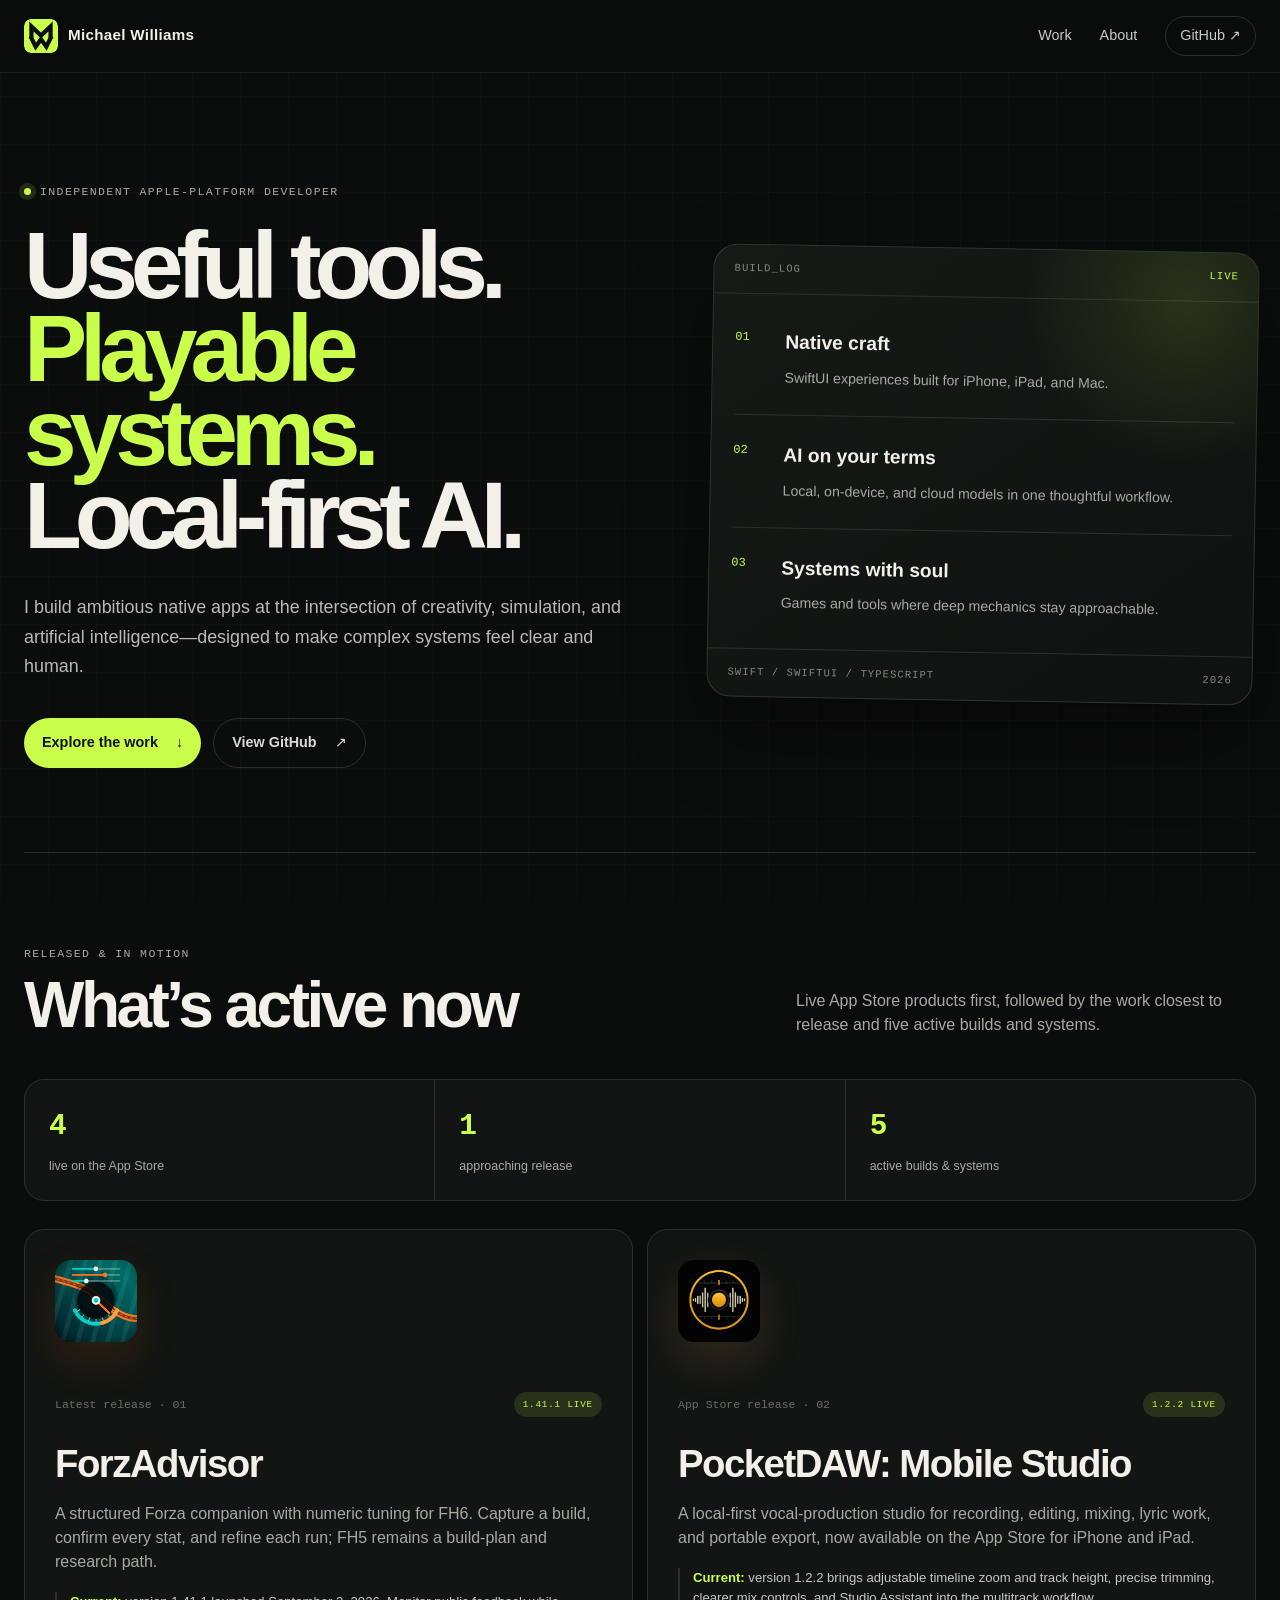
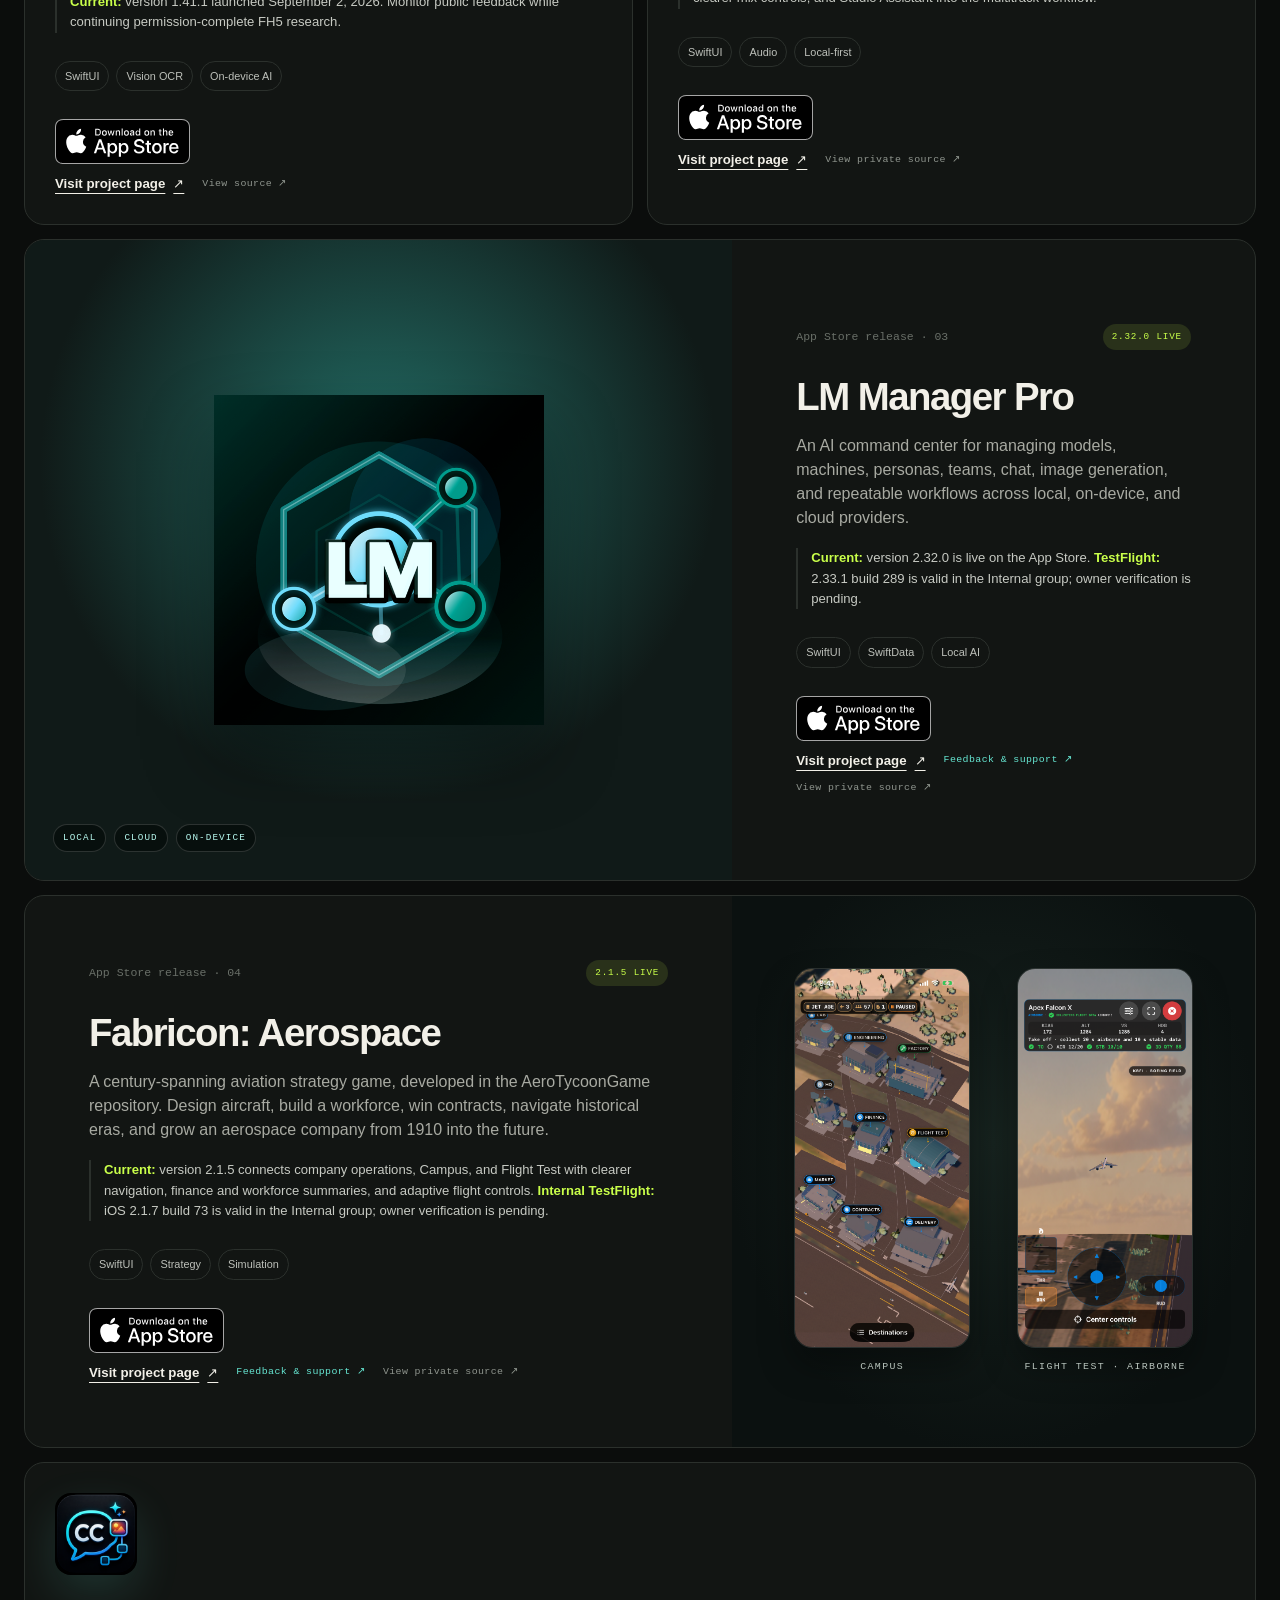
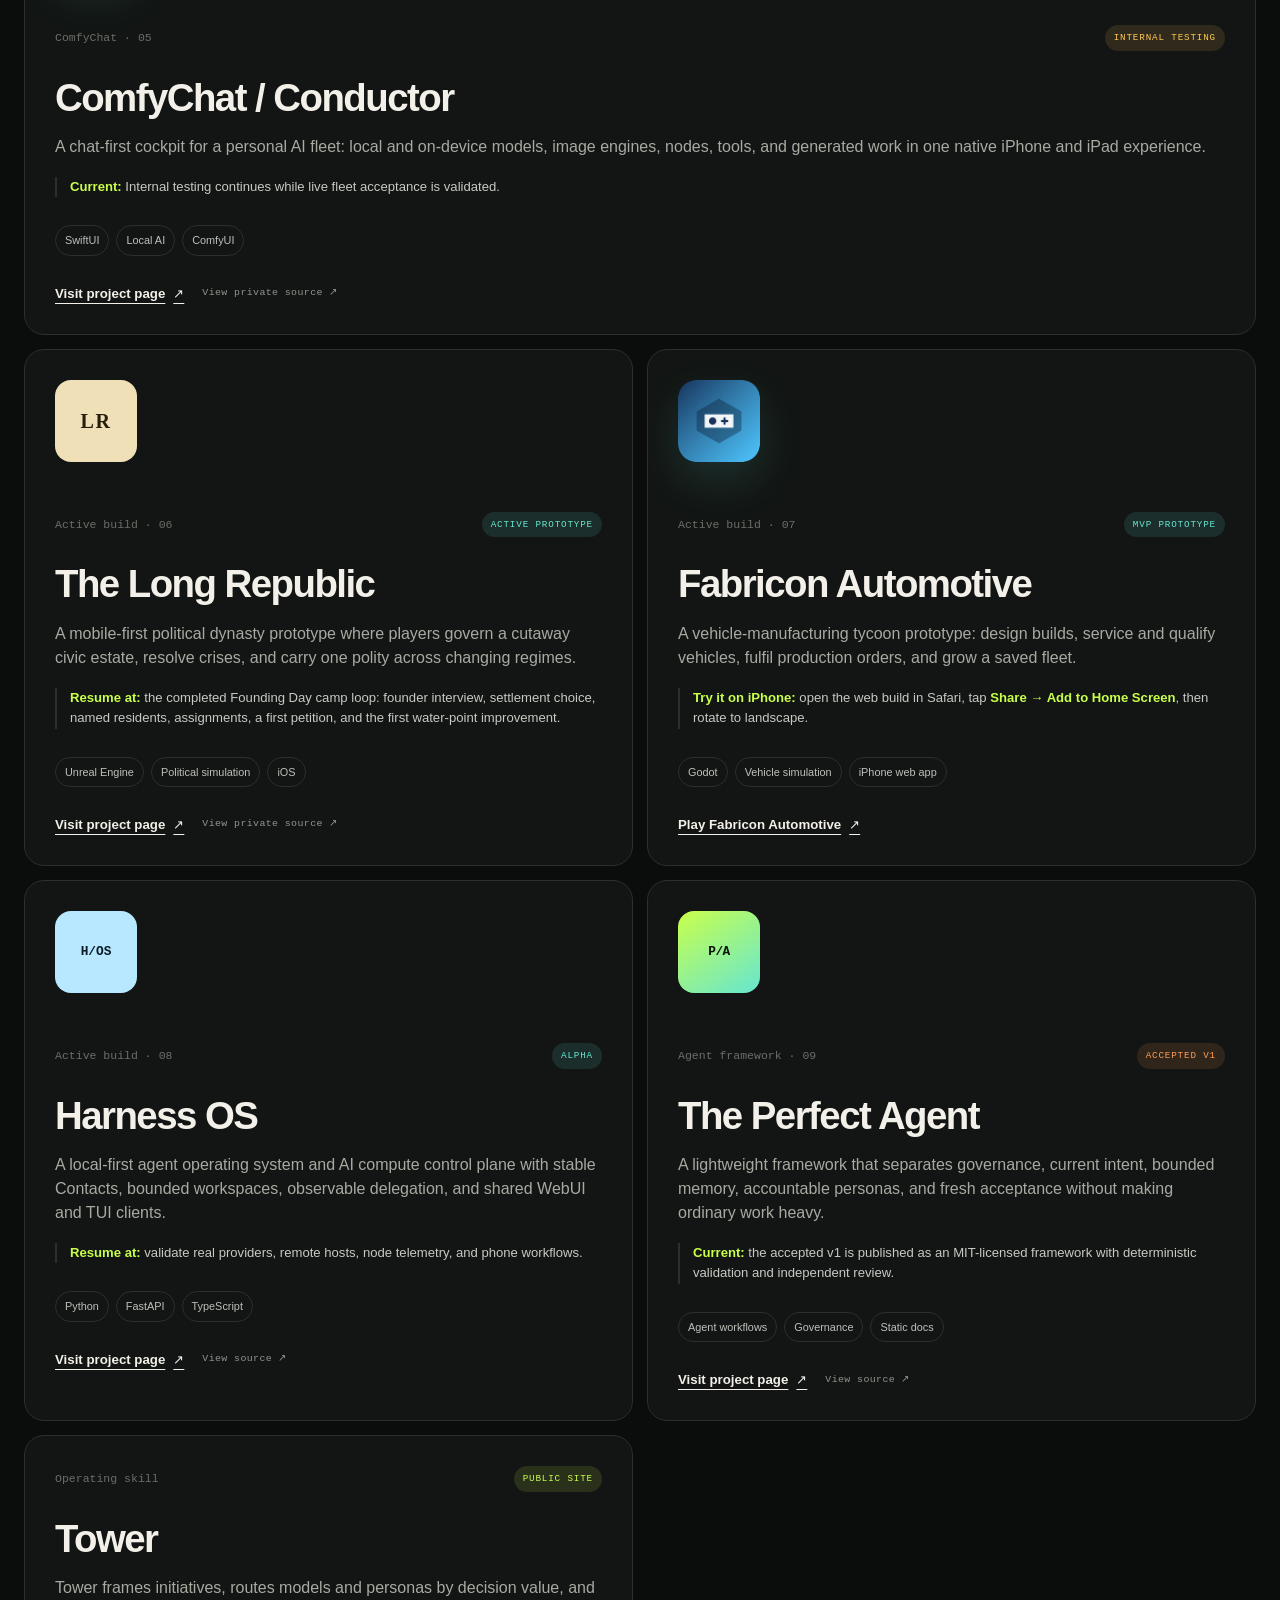
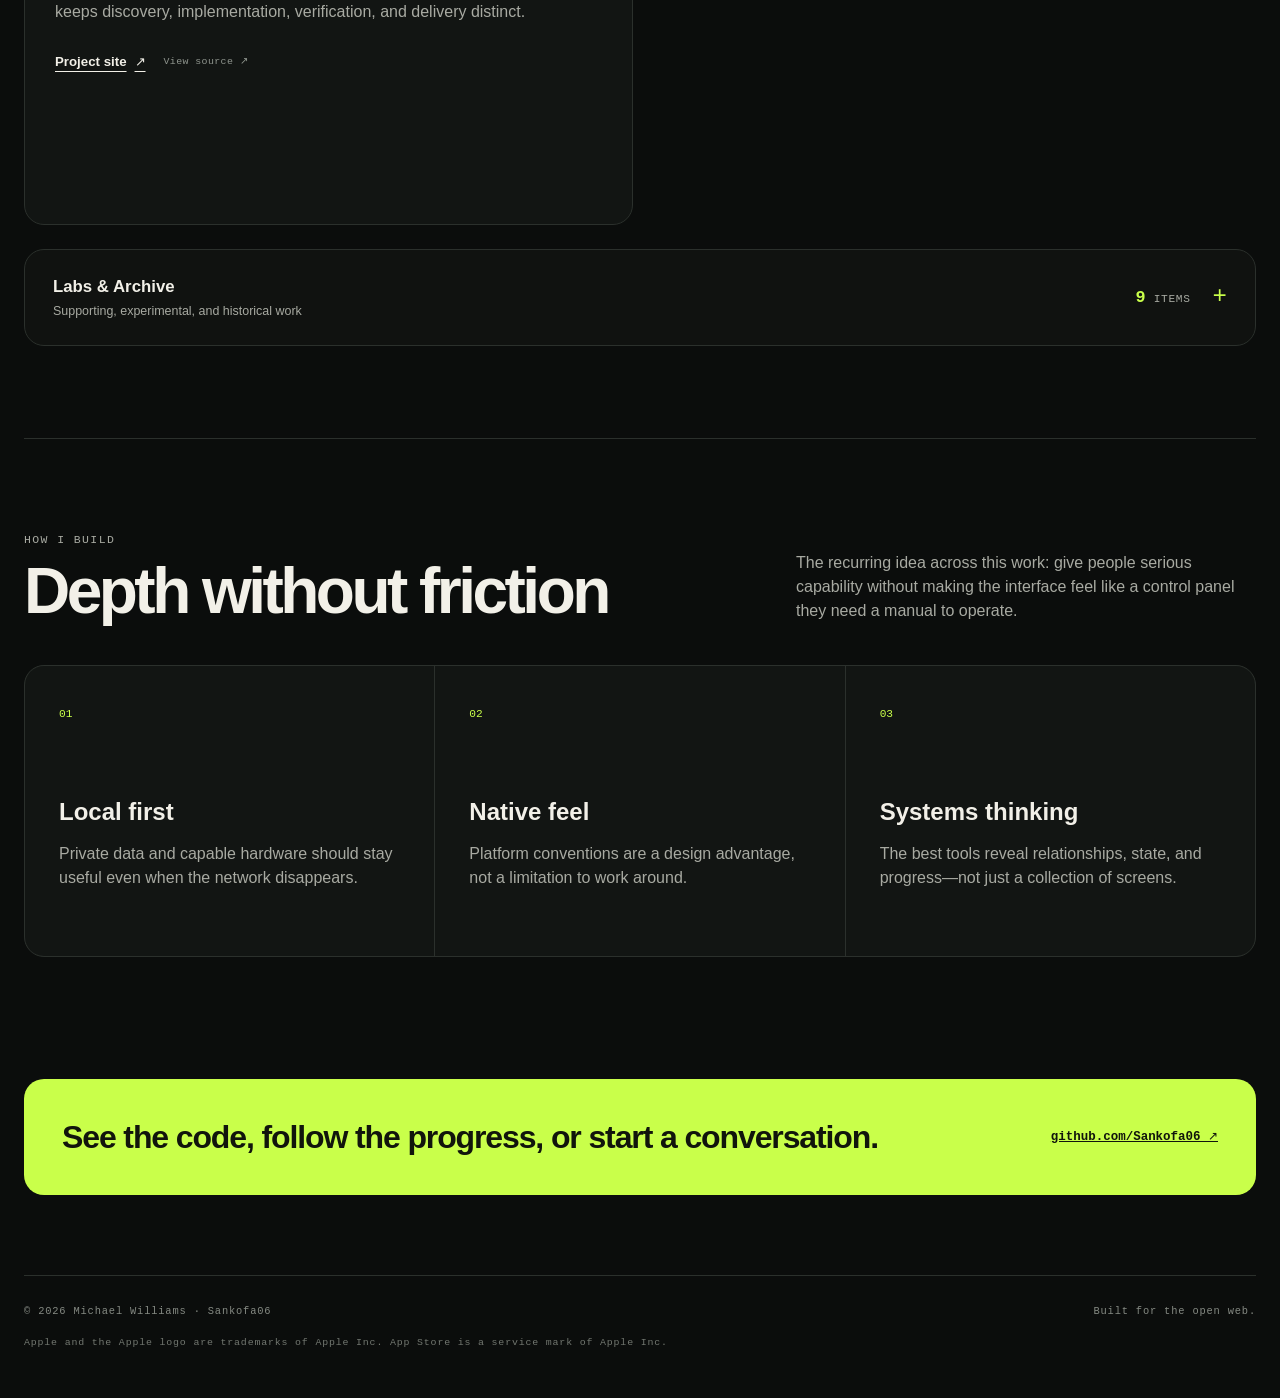
==== commit 963938f8: "Place Tower below The Perfect Agent" ====
--- a/index.html
+++ b/index.html
@@ -86,13 +86,13 @@
             <p class="eyebrow">Released &amp; in motion</p>
             <h2 id="work-title">What’s active now</h2>
           </div>
-          <p>Live App Store products first, followed by the work closest to release and four active builds and systems.</p>
+          <p>Live App Store products first, followed by the work closest to release and five active builds and systems.</p>
         </div>
 
         <div class="atlas-summary" aria-label="Current product status">
           <div><strong>4</strong><span>live on the App Store</span></div>
           <div><strong>1</strong><span>approaching release</span></div>
-          <div><strong>4</strong><span>active builds &amp; systems</span></div>
+          <div><strong>5</strong><span>active builds &amp; systems</span></div>
         </div>
 
         <div class="project-grid project-grid--priority">
@@ -203,6 +203,12 @@
             <ul class="tags" aria-label="Technologies"><li>Agent workflows</li><li>Governance</li><li>Static docs</li></ul>
             <div class="project-actions"><a class="text-link" href="projects/the-perfect-agent/">Visit project page <span aria-hidden="true">↗</span></a><a class="source-project-link" href="https://github.com/Sankofa06/the-perfect-agent">View source <span aria-hidden="true">↗</span></a></div>
           </article>
+          <article class="project-card" data-category="ai tools systems" data-repo="tower">
+            <div class="project-meta"><span class="project-number">Operating skill</span><span class="project-state active">Public site</span></div>
+            <h3>Tower</h3>
+            <p>Tower frames initiatives, routes models and personas by decision value, and keeps discovery, implementation, verification, and delivery distinct.</p>
+            <div class="project-actions"><a class="text-link" href="https://sankofa06.github.io/tower/">Project site <span aria-hidden="true">↗</span></a><a class="source-project-link" href="https://github.com/Sankofa06/tower">View source <span aria-hidden="true">↗</span></a></div>
+          </article>
         </div>
 
         <details class="labs-archive">
@@ -245,6 +251,7 @@
               <p>The original specification-kit precursor that became the active Harness OS implementation.</p>
               <div class="project-actions"><a class="text-link" href="https://sankofa06.github.io/harness-os-2/">Project page <span aria-hidden="true">↗</span></a><a class="source-project-link" href="https://github.com/Sankofa06/harness-os-2">View source <span aria-hidden="true">↗</span></a></div>
             </article>
+
             <article class="project-card lab-card" data-category="ai support" data-repo="LMManagerProFeedback">
               <div class="project-meta"><span class="project-number">Support</span><span class="project-state evolving">Maintenance</span></div>
               <h3>LM Manager Pro Feedback</h3>
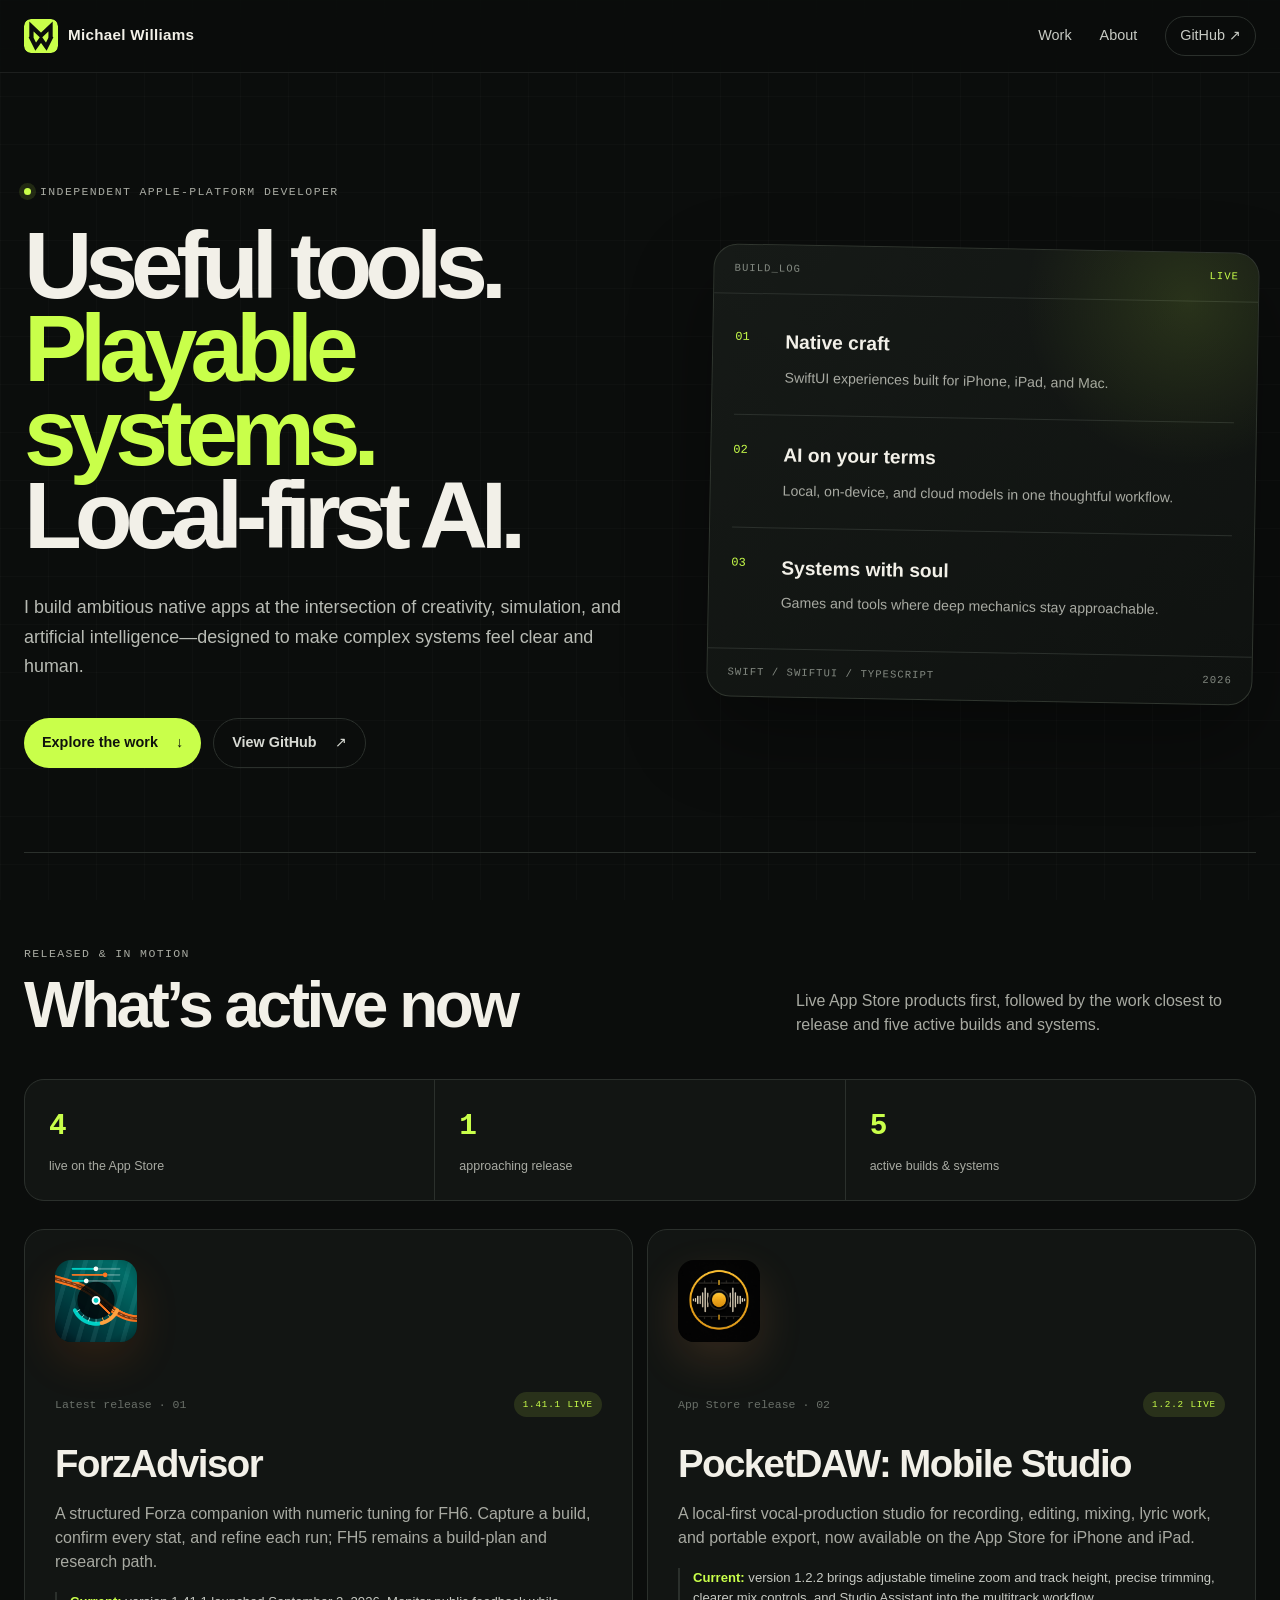
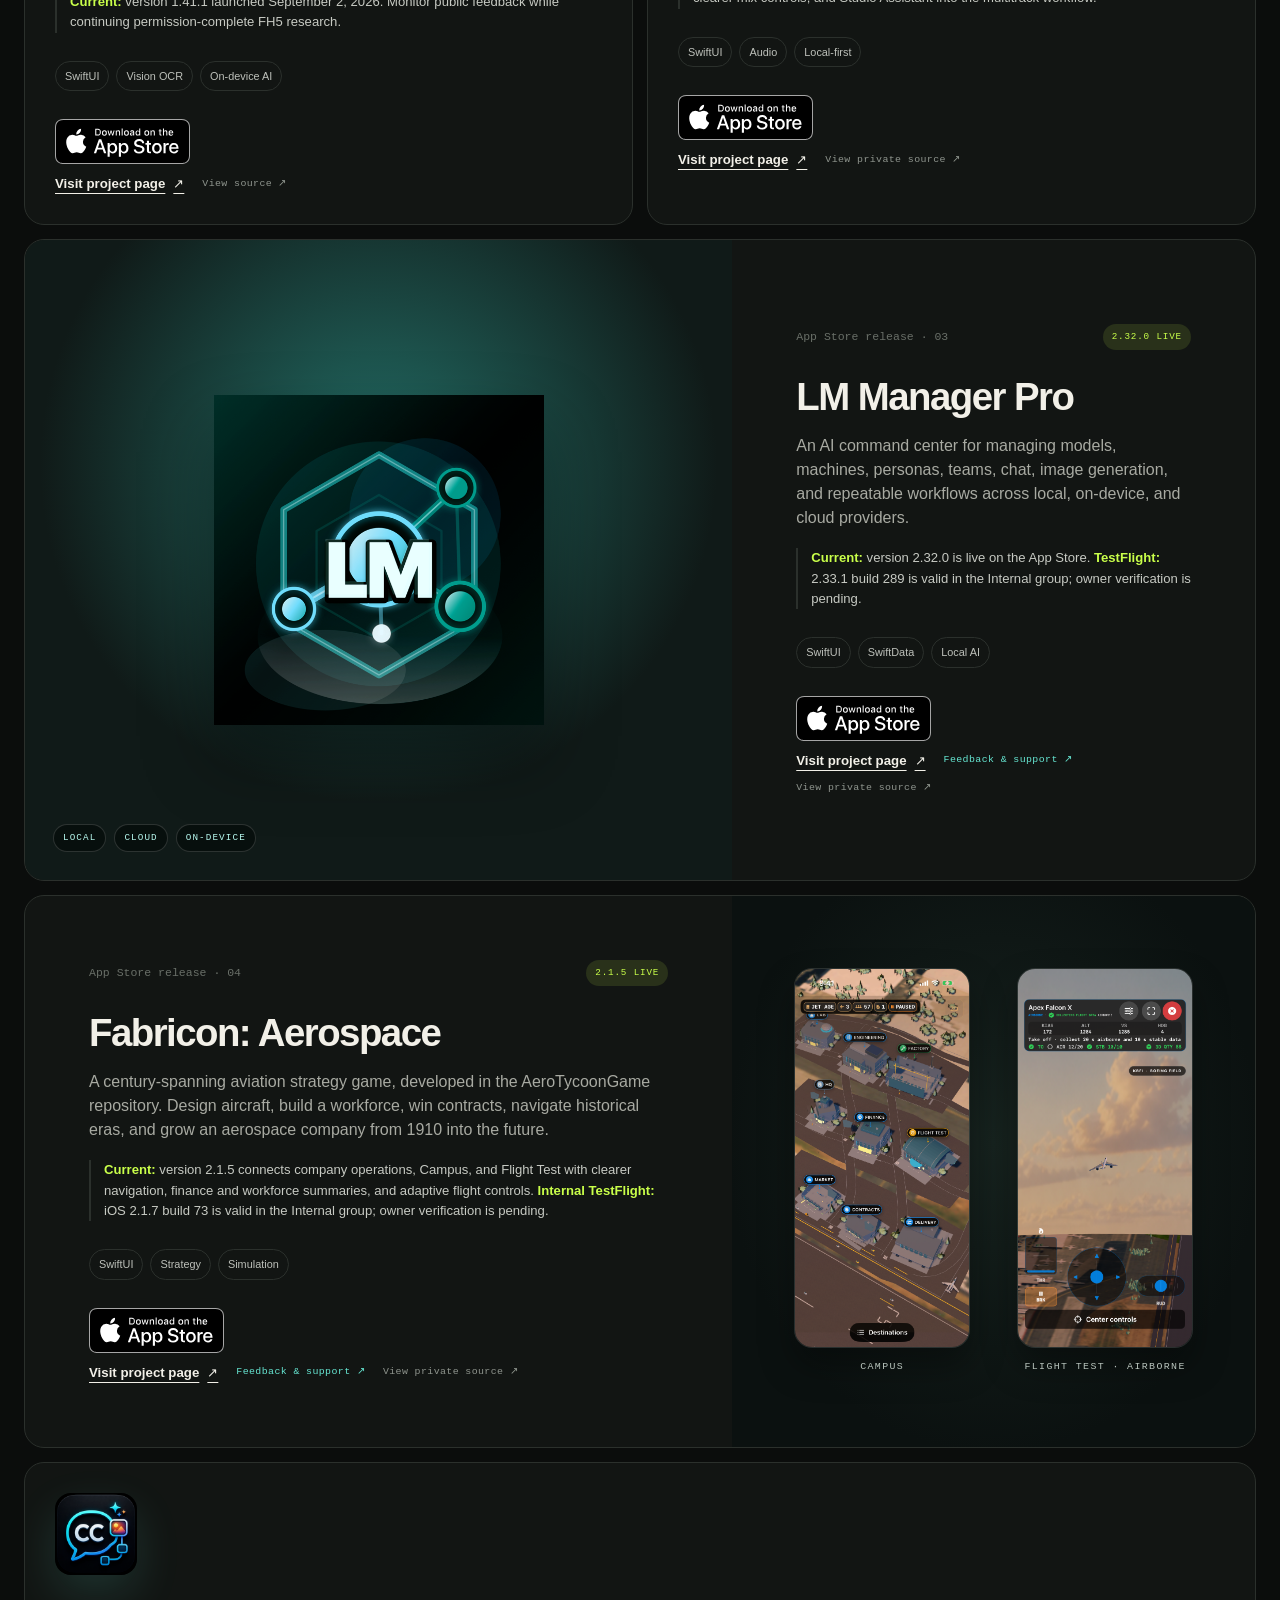
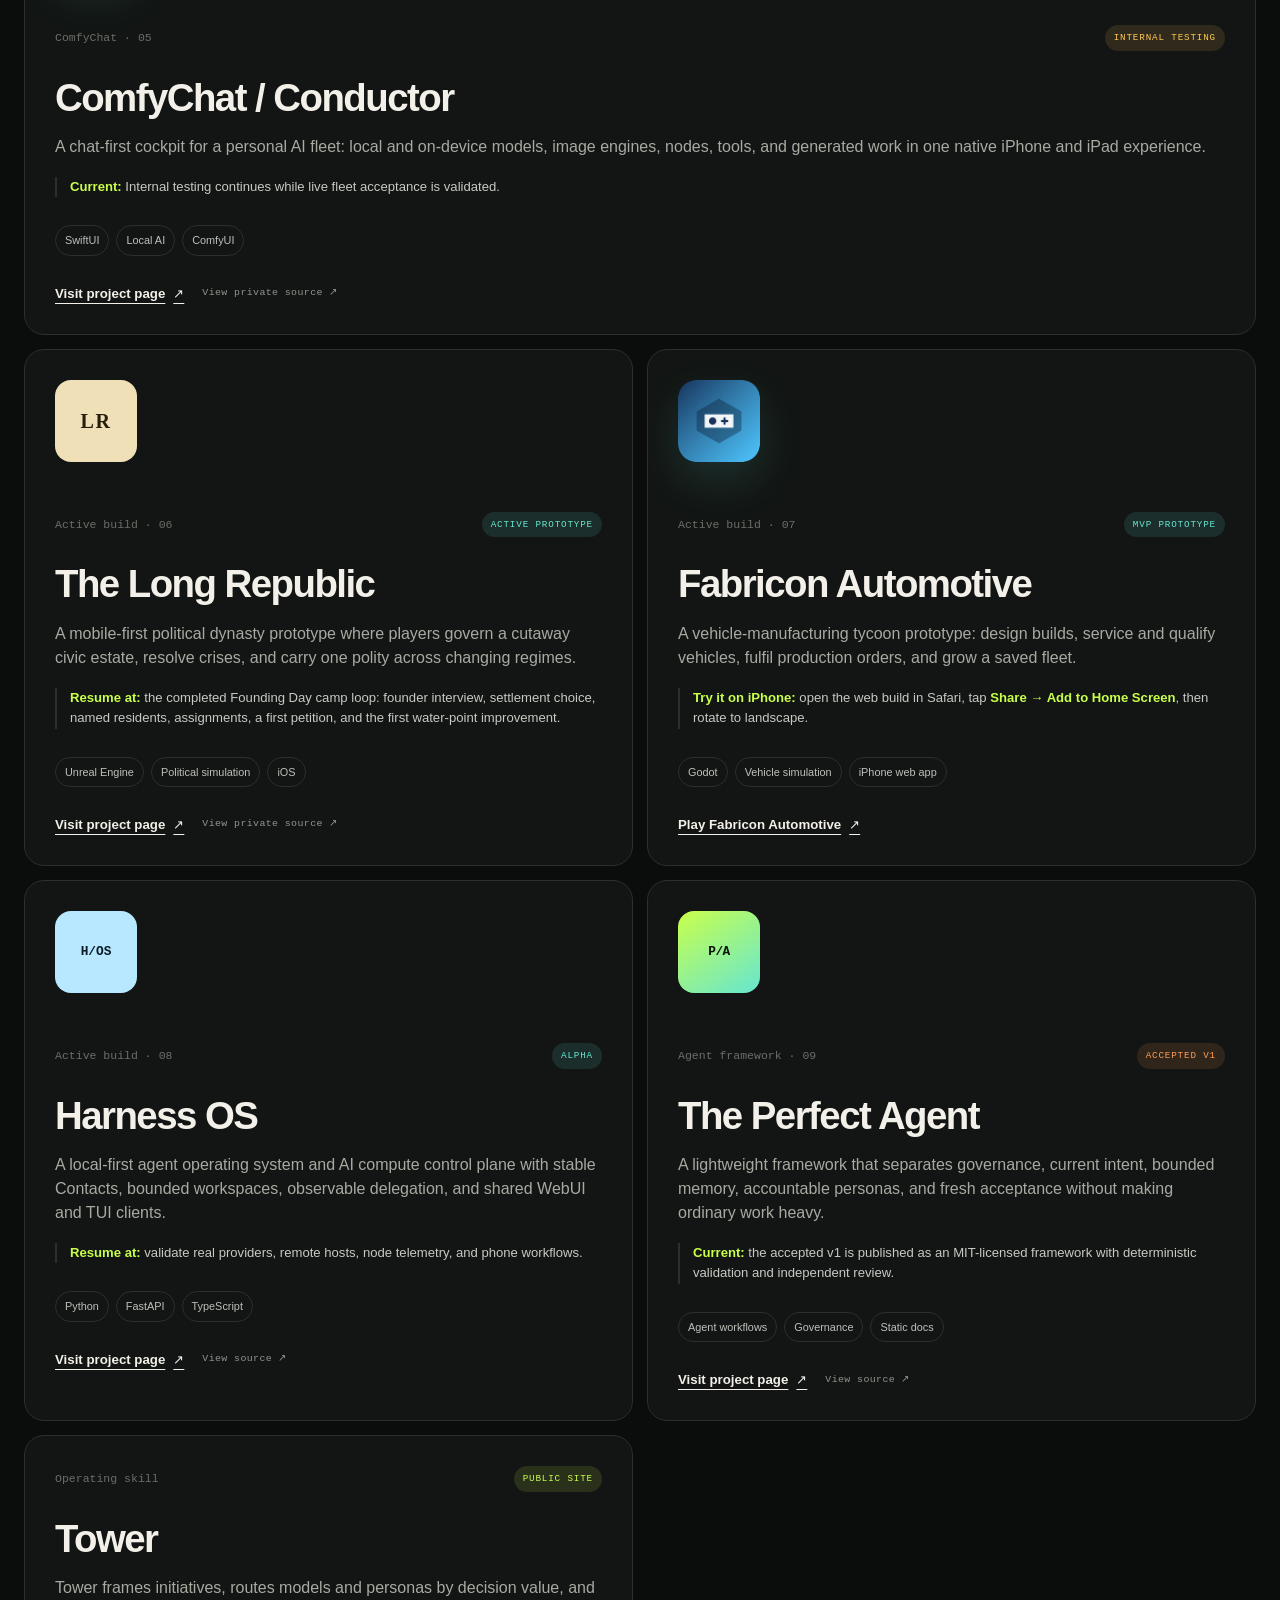
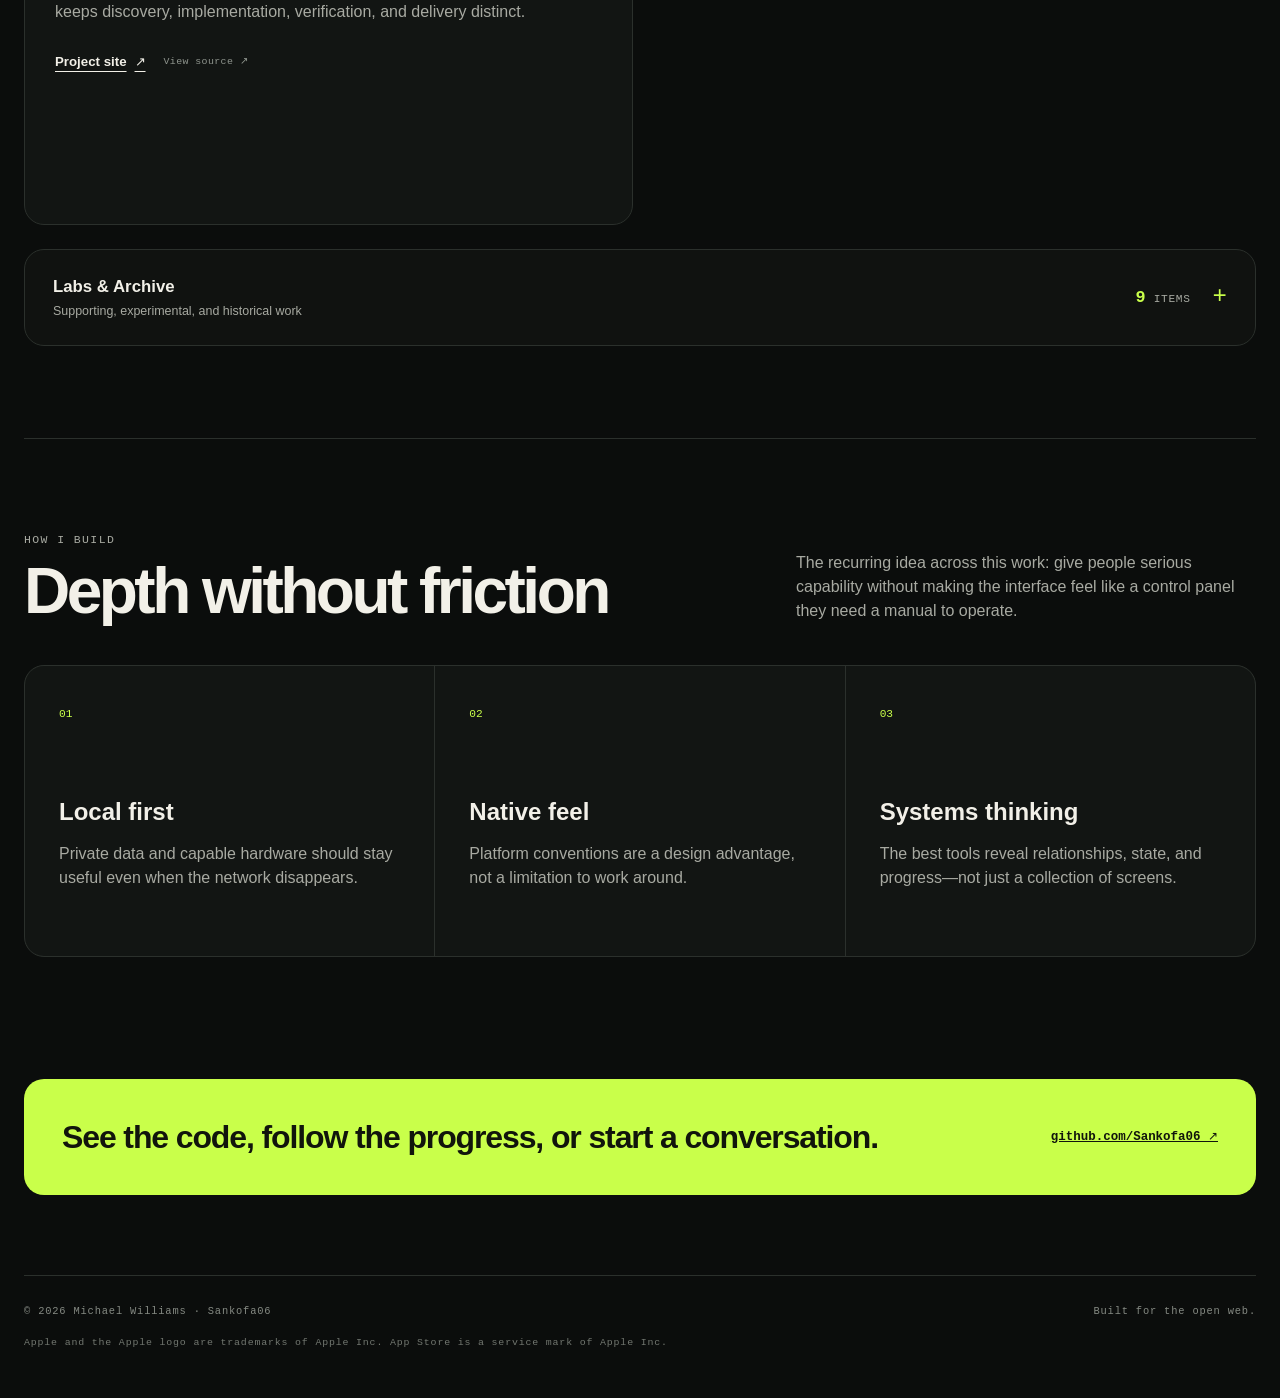
==== commit b6a88801: "Clean spacing after moving Tower card" ====
--- a/index.html
+++ b/index.html
@@ -251,7 +251,6 @@
               <p>The original specification-kit precursor that became the active Harness OS implementation.</p>
               <div class="project-actions"><a class="text-link" href="https://sankofa06.github.io/harness-os-2/">Project page <span aria-hidden="true">↗</span></a><a class="source-project-link" href="https://github.com/Sankofa06/harness-os-2">View source <span aria-hidden="true">↗</span></a></div>
             </article>
-
             <article class="project-card lab-card" data-category="ai support" data-repo="LMManagerProFeedback">
               <div class="project-meta"><span class="project-number">Support</span><span class="project-state evolving">Maintenance</span></div>
               <h3>LM Manager Pro Feedback</h3>
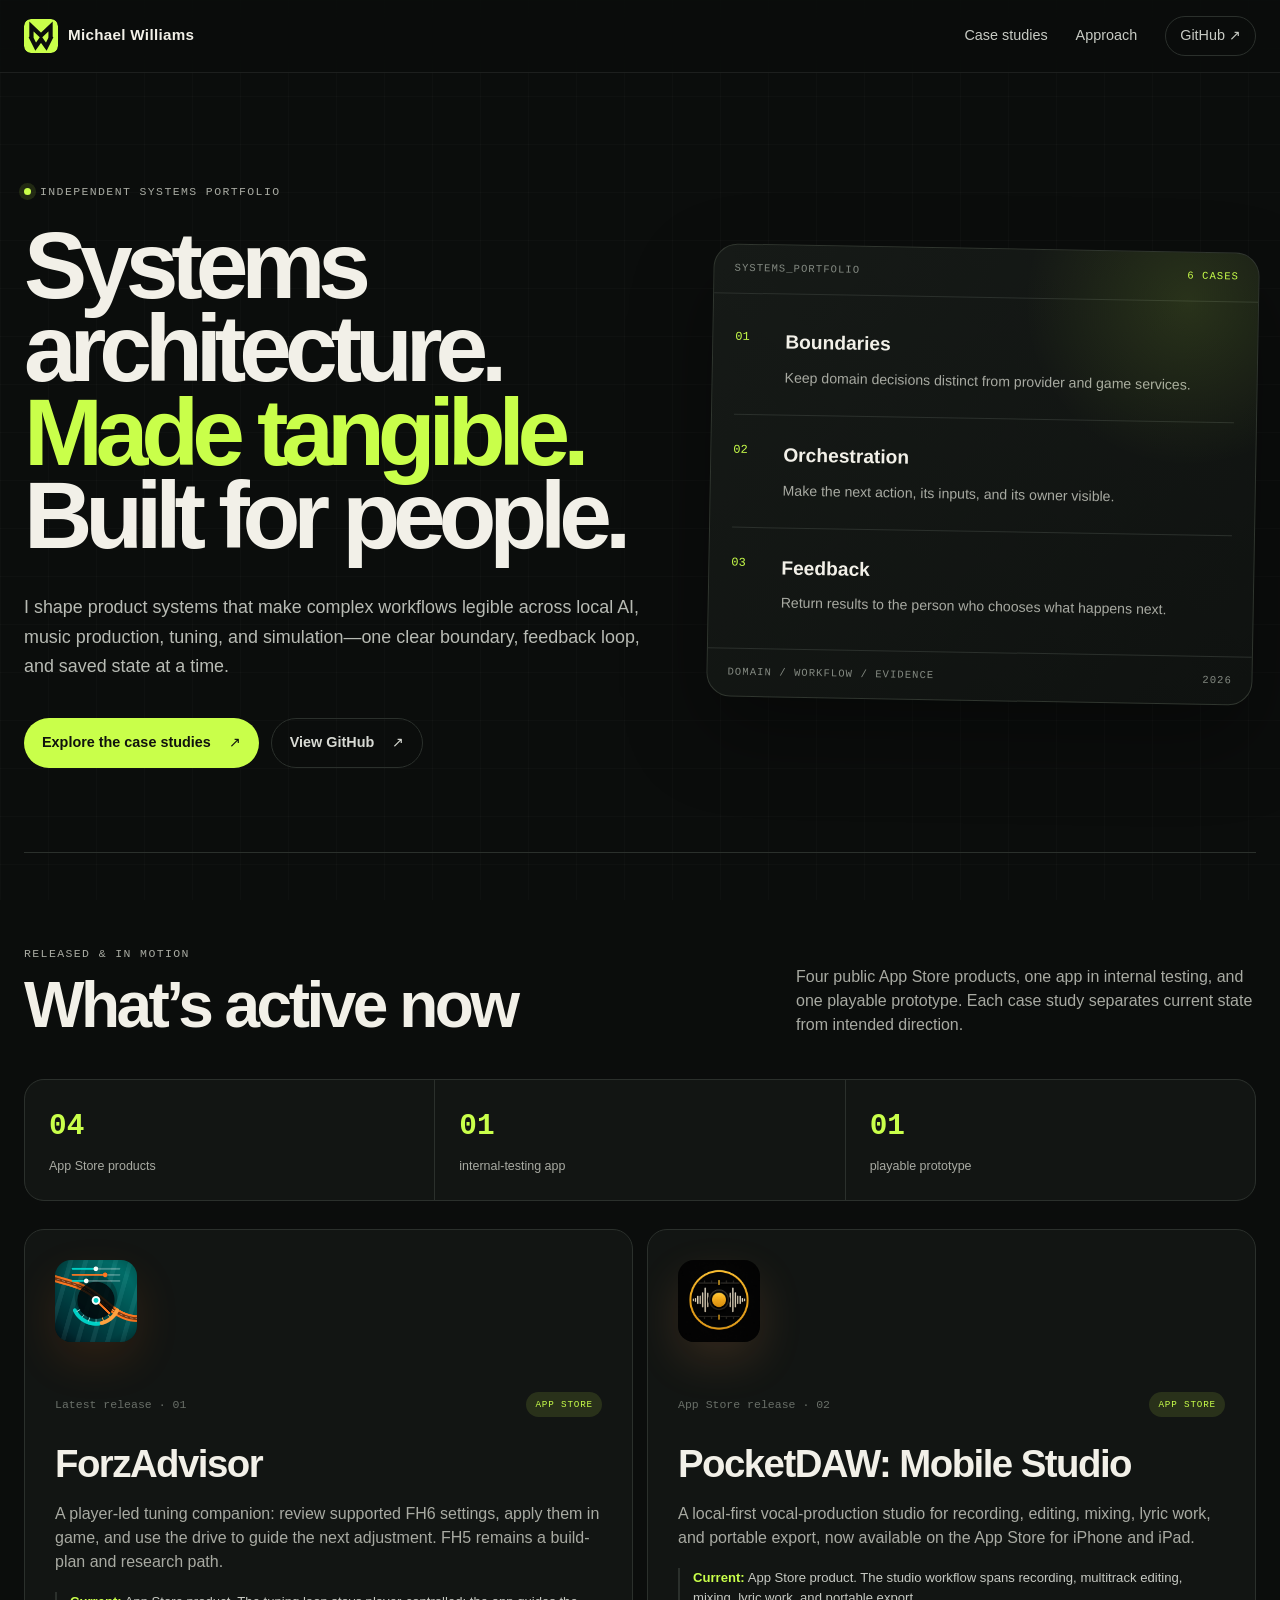
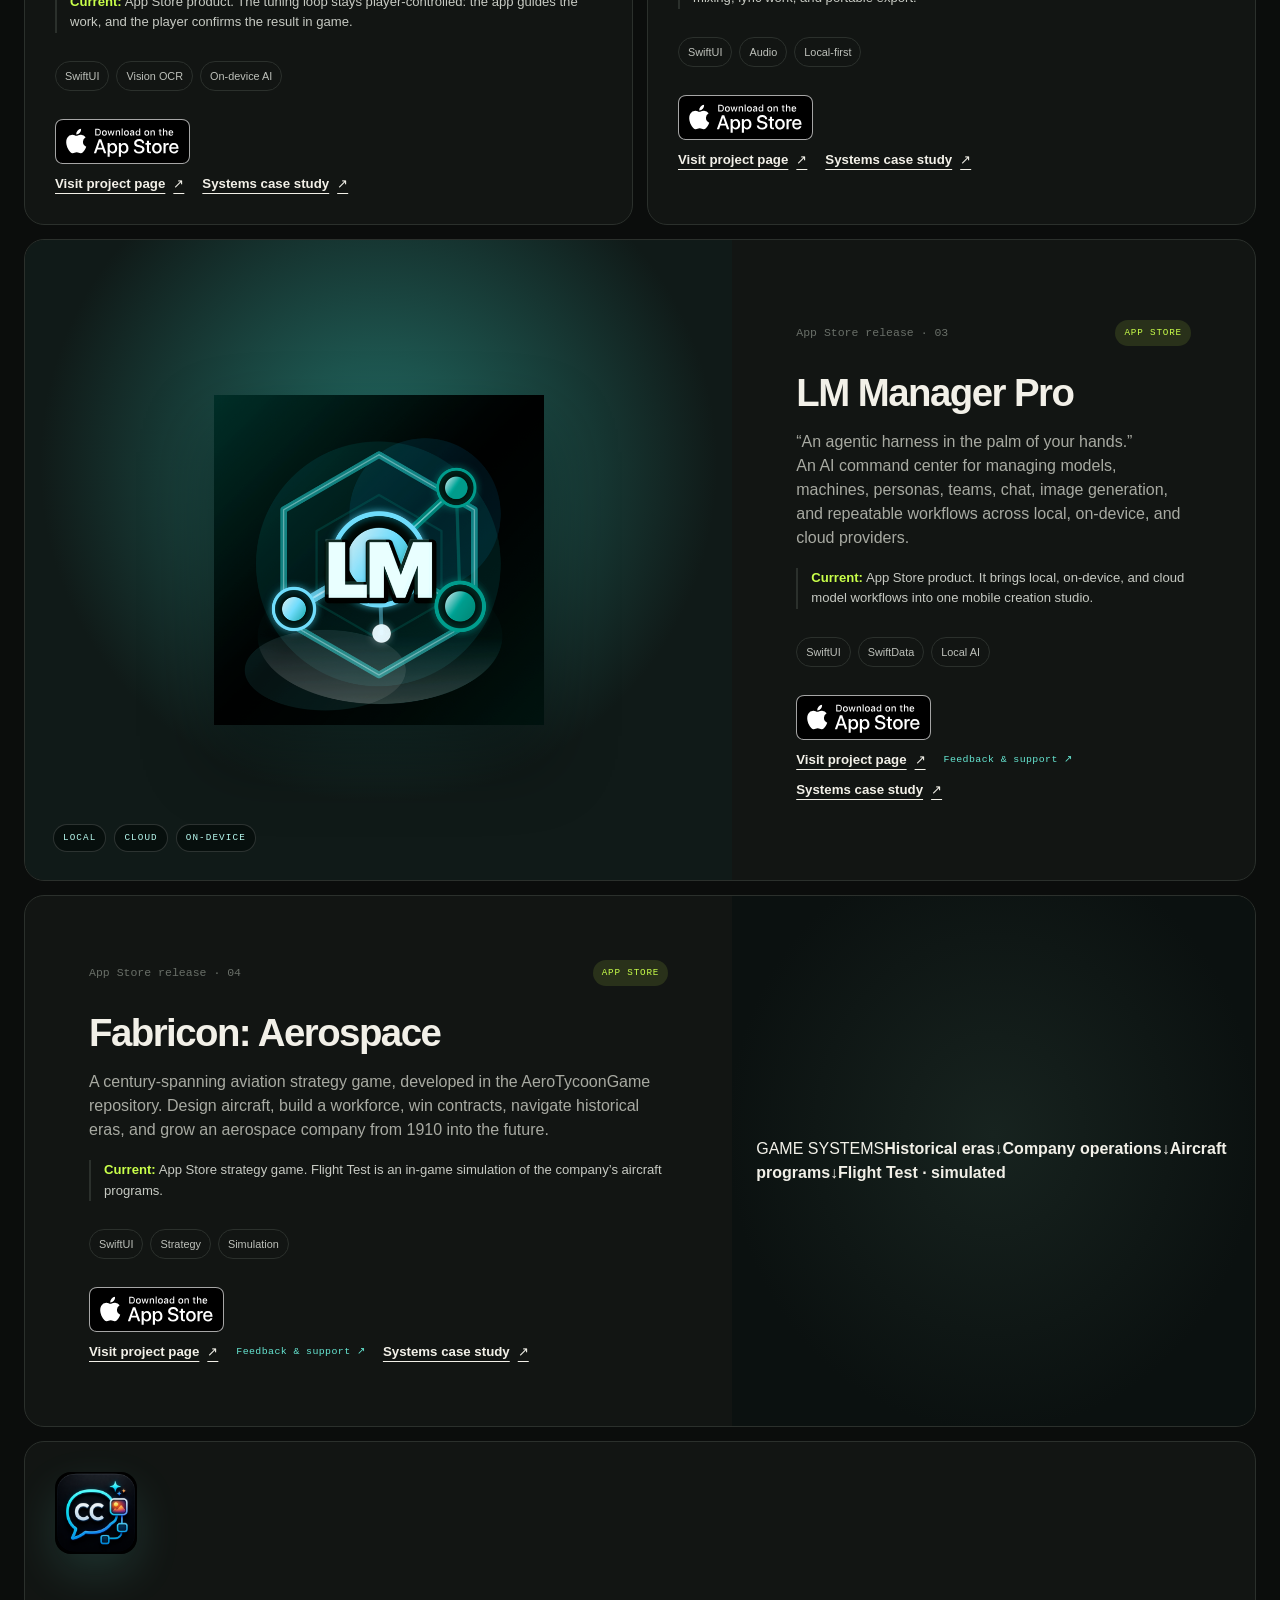
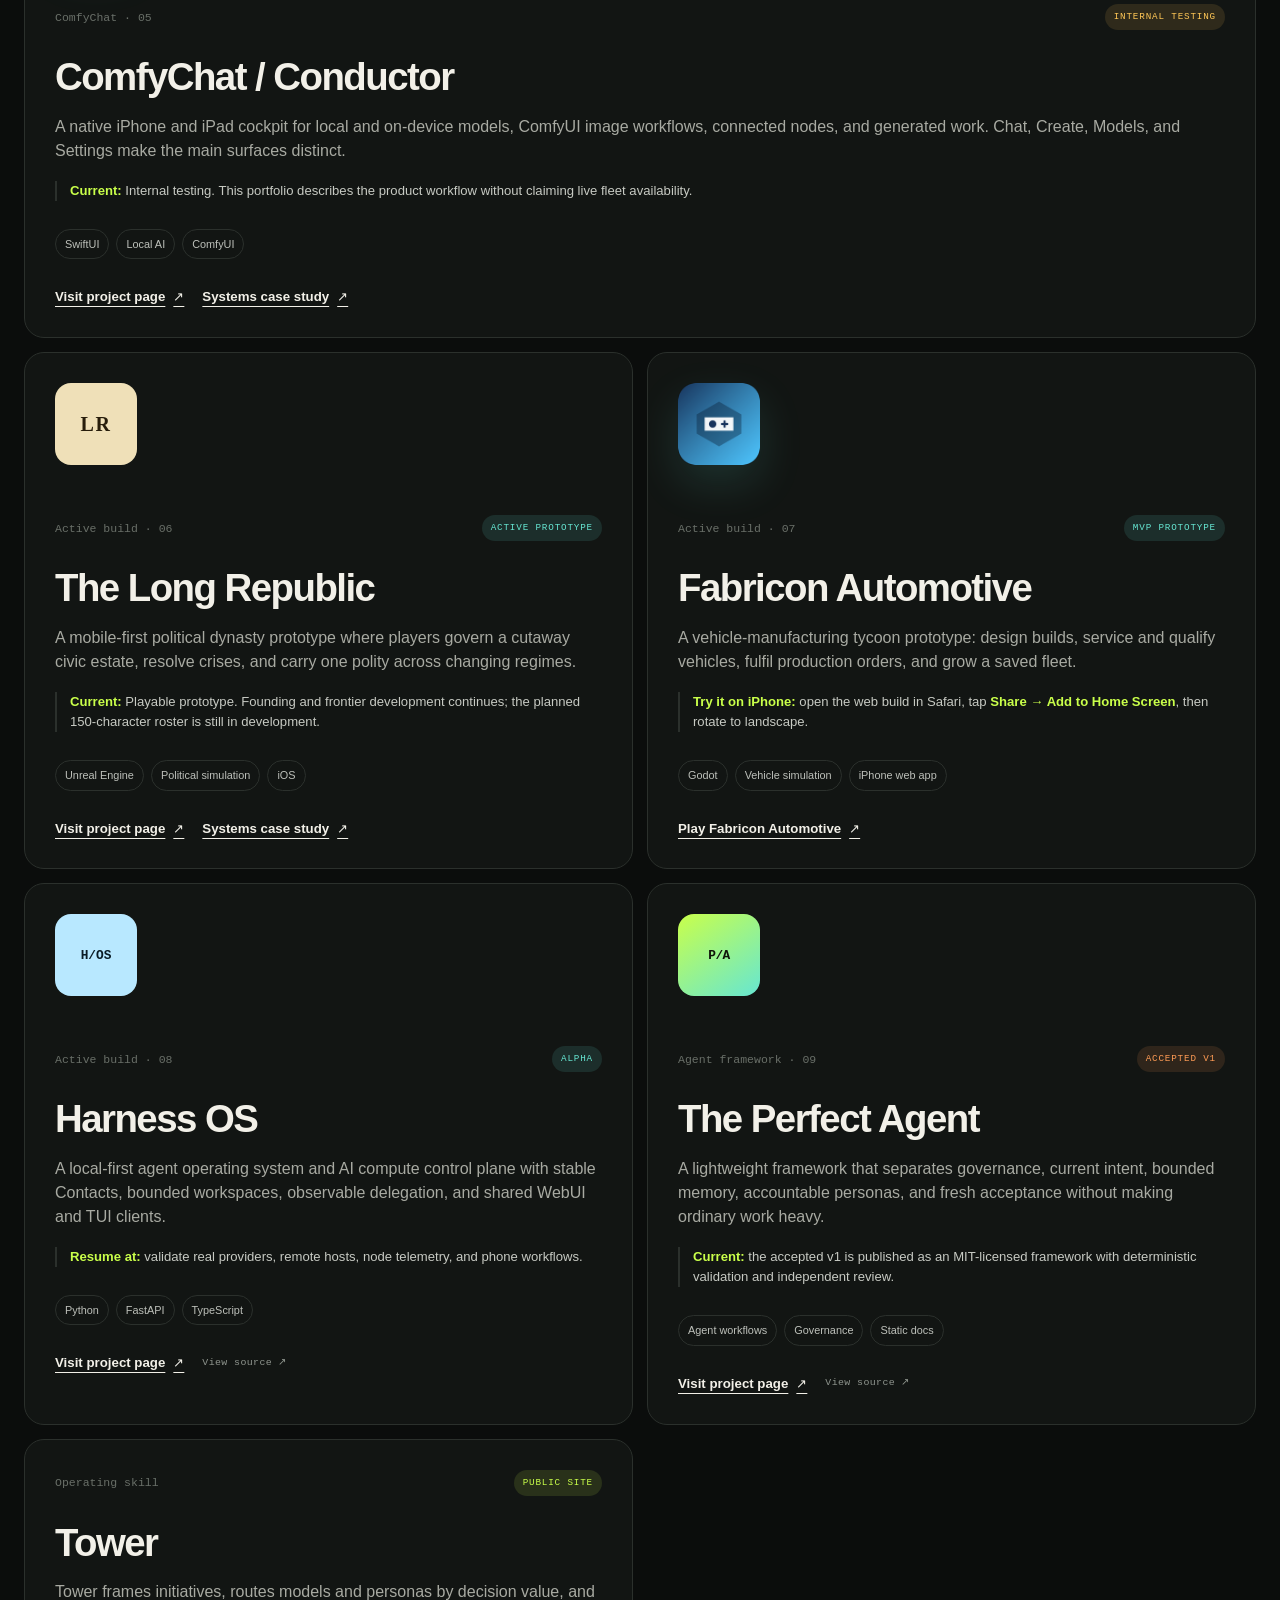
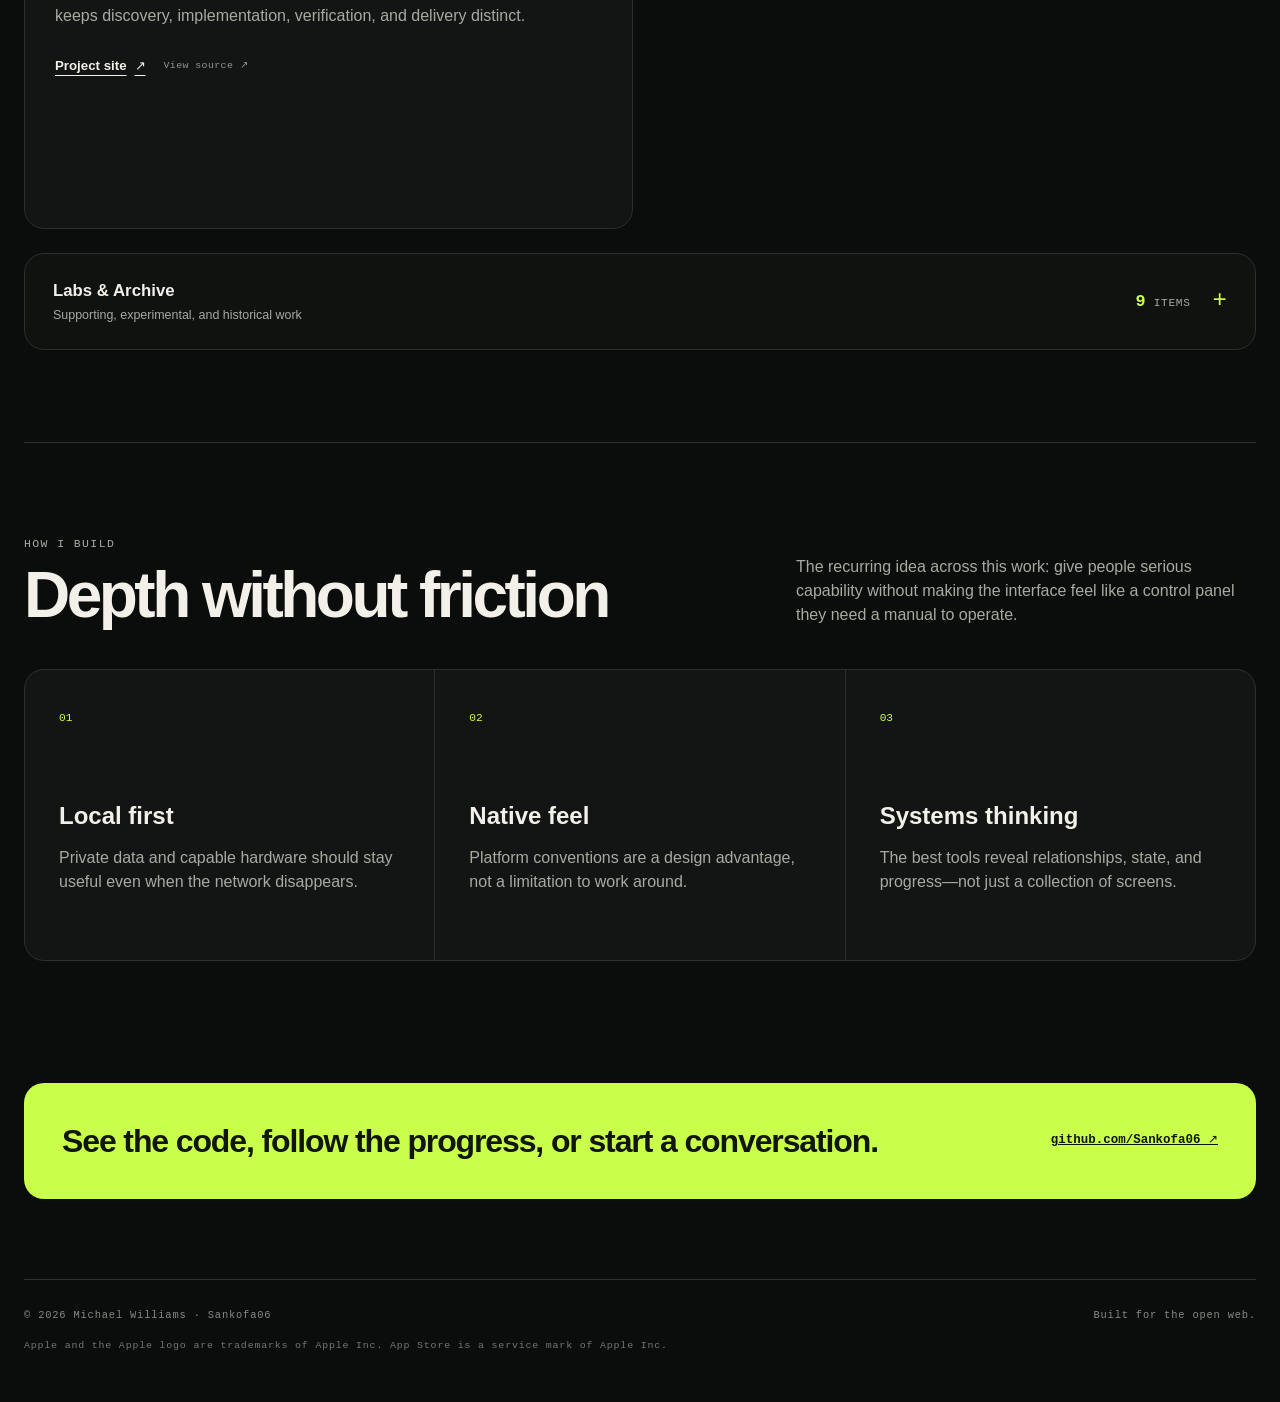
==== commit 3936c830: "Refocus portfolio homepage on systems architecture" ====
--- a/index.html
+++ b/index.html
@@ -3,11 +3,11 @@
   <head>
     <meta charset="utf-8">
     <meta name="viewport" content="width=device-width, initial-scale=1">
-    <meta name="description" content="Michael Williams builds native Apple apps, AI workspaces, creative tools, and systems-driven games.">
+    <meta name="description" content="Systems architecture through native apps, local AI workspaces, creative tools, and simulations.">
     <meta name="author" content="Michael Williams">
     <meta name="theme-color" content="#0b0d0c">
-    <meta property="og:title" content="Michael Williams — Apps, games &amp; local-first AI">
-    <meta property="og:description" content="A portfolio of native Apple apps, local-AI workspaces, creative tools, and systems-driven games.">
+    <meta property="og:title" content="Michael Williams — Systems Architecture Portfolio">
+    <meta property="og:description" content="Six product case studies on local AI, creative workflows, tuning, and simulation.">
     <meta property="og:type" content="website">
     <meta property="og:url" content="https://sankofa06.github.io/">
     <meta property="og:site_name" content="Michael Williams Portfolio">
@@ -18,11 +18,11 @@
     <meta property="og:image:height" content="907">
     <meta property="og:image:alt" content="Michael Williams — apps, games, and local-first AI. Sankofa06.">
     <meta name="twitter:card" content="summary_large_image">
-    <meta name="twitter:title" content="Michael Williams — Apps, games &amp; local-first AI">
-    <meta name="twitter:description" content="A portfolio of native Apple apps, local-AI workspaces, creative tools, and systems-driven games.">
+    <meta name="twitter:title" content="Michael Williams — Systems Architecture Portfolio">
+    <meta name="twitter:description" content="Six product case studies on local AI, creative workflows, tuning, and simulation.">
     <meta name="twitter:image" content="https://sankofa06.github.io/assets/michael-williams-social-preview.png">
     <meta name="twitter:image:alt" content="Michael Williams — apps, games, and local-first AI. Sankofa06.">
-    <title>Michael Williams — Apps, games &amp; local-first AI</title>
+    <title>Michael Williams — Systems Architecture Portfolio</title>
     <link rel="icon" href="assets/mw-mark.svg" type="image/svg+xml">
     <link rel="stylesheet" href="styles.css">
     <script src="app.js" defer></script>
@@ -36,8 +36,8 @@
         <span>Michael Williams</span>
       </a>
       <nav aria-label="Primary navigation">
-        <a href="#work">Work</a>
-        <a href="#about">About</a>
+        <a href="projects/systems-architecture/">Case studies</a>
+        <a href="#about">Approach</a>
         <a class="nav-cta" href="https://github.com/Sankofa06">GitHub <span aria-hidden="true">↗</span></a>
       </nav>
     </header>
@@ -45,38 +45,38 @@
     <main id="top">
       <section class="hero" aria-labelledby="hero-title">
         <div class="hero-copy">
-          <p class="eyebrow"><span class="status-dot" aria-hidden="true"></span> Independent Apple-platform developer</p>
-          <h1 id="hero-title">Useful tools.<br><span>Playable systems.</span><br>Local-first AI.</h1>
-          <p class="hero-lede">I build ambitious native apps at the intersection of creativity, simulation, and artificial intelligence—designed to make complex systems feel clear and human.</p>
+          <p class="eyebrow"><span class="status-dot" aria-hidden="true"></span> Independent systems portfolio</p>
+          <h1 id="hero-title">Systems architecture.<br><span>Made tangible.</span><br>Built for people.</h1>
+          <p class="hero-lede">I shape product systems that make complex workflows legible across local AI, music production, tuning, and simulation—one clear boundary, feedback loop, and saved state at a time.</p>
           <div class="hero-actions">
-            <a class="button primary" href="#work">Explore the work <span aria-hidden="true">↓</span></a>
+            <a class="button primary" href="projects/systems-architecture/">Explore the case studies <span aria-hidden="true">↗</span></a>
             <a class="button secondary" href="https://github.com/Sankofa06">View GitHub <span aria-hidden="true">↗</span></a>
           </div>
         </div>
 
         <div class="hero-console" aria-label="Portfolio focus areas">
           <div class="console-bar">
-            <span>BUILD_LOG</span>
-            <span class="console-live">LIVE</span>
+            <span>SYSTEMS_PORTFOLIO</span>
+            <span class="console-live">6 CASES</span>
           </div>
           <div class="console-grid">
             <article>
               <span class="console-index">01</span>
-              <h2>Native craft</h2>
-              <p>SwiftUI experiences built for iPhone, iPad, and Mac.</p>
+              <h2>Boundaries</h2>
+              <p>Keep domain decisions distinct from provider and game services.</p>
             </article>
             <article>
               <span class="console-index">02</span>
-              <h2>AI on your terms</h2>
-              <p>Local, on-device, and cloud models in one thoughtful workflow.</p>
+              <h2>Orchestration</h2>
+              <p>Make the next action, its inputs, and its owner visible.</p>
             </article>
             <article>
               <span class="console-index">03</span>
-              <h2>Systems with soul</h2>
-              <p>Games and tools where deep mechanics stay approachable.</p>
-            </article>
-          </div>
-          <div class="console-footer"><span>SWIFT / SWIFTUI / TYPESCRIPT</span><span>2026</span></div>
+              <h2>Feedback</h2>
+              <p>Return results to the person who chooses what happens next.</p>
+            </article>
+          </div>
+          <div class="console-footer"><span>DOMAIN / WORKFLOW / EVIDENCE</span><span>2026</span></div>
         </div>
       </section>
 
@@ -86,34 +86,34 @@
             <p class="eyebrow">Released &amp; in motion</p>
             <h2 id="work-title">What’s active now</h2>
           </div>
-          <p>Live App Store products first, followed by the work closest to release and five active builds and systems.</p>
+          <p>Four public App Store products, one app in internal testing, and one playable prototype. Each case study separates current state from intended direction.</p>
         </div>
 
         <div class="atlas-summary" aria-label="Current product status">
-          <div><strong>4</strong><span>live on the App Store</span></div>
-          <div><strong>1</strong><span>approaching release</span></div>
-          <div><strong>5</strong><span>active builds &amp; systems</span></div>
+          <div><strong>04</strong><span>App Store products</span></div>
+          <div><strong>01</strong><span>internal-testing app</span></div>
+          <div><strong>01</strong><span>playable prototype</span></div>
         </div>
 
         <div class="project-grid project-grid--priority">
           <article class="project-card" data-category="tools" data-repo="ForzAdvisor">
             <div class="project-icon icon-orange"><img src="assets/forzadvisor.png" alt="ForzAdvisor app icon" width="640" height="640"></div>
-            <div class="project-meta"><span class="project-number">Latest release · 01</span><span class="project-state active">1.41.1 Live</span></div>
+            <div class="project-meta"><span class="project-number">Latest release · 01</span><span class="project-state active">App Store</span></div>
             <h3>ForzAdvisor</h3>
-            <p>A structured Forza companion with numeric tuning for FH6. Capture a build, confirm every stat, and refine each run; FH5 remains a build-plan and research path.</p>
-            <p class="next-step"><strong>Current:</strong> version 1.41.1 launched September 2, 2026. Monitor public feedback while continuing permission-complete FH5 research.</p>
+            <p>A player-led tuning companion: review supported FH6 settings, apply them in game, and use the drive to guide the next adjustment. FH5 remains a build-plan and research path.</p>
+            <p class="next-step"><strong>Current:</strong> App Store product. The tuning loop stays player-controlled: the app guides the work, and the player confirms the result in game.</p>
             <ul class="tags" aria-label="Technologies"><li>SwiftUI</li><li>Vision OCR</li><li>On-device AI</li></ul>
-            <div class="project-actions"><a class="app-store-link" href="https://apps.apple.com/us/app/forzadvisor/id6775224250" aria-label="Download ForzAdvisor on the App Store"><img src="assets/app-store-badge.svg" width="135" height="45" alt="Download on the App Store"></a><a class="text-link" href="https://sankofa06.github.io/ForzAdvisor/">Visit project page <span aria-hidden="true">↗</span></a><a class="source-project-link" href="https://github.com/Sankofa06/ForzAdvisor">View source <span aria-hidden="true">↗</span></a></div>
+            <div class="project-actions"><a class="app-store-link" href="https://apps.apple.com/us/app/forzadvisor/id6775224250" aria-label="Download ForzAdvisor on the App Store"><img src="assets/app-store-badge.svg" width="135" height="45" alt="Download on the App Store"></a><a class="text-link" href="https://sankofa06.github.io/ForzAdvisor/">Visit project page <span aria-hidden="true">↗</span></a><a class="text-link" href="projects/systems-architecture/#forzadvisor">Systems case study <span aria-hidden="true">↗</span></a></div>
           </article>
 
           <article class="project-card" data-category="creative tools" data-repo="SingerKeepers">
             <div class="project-icon icon-copper"><img src="assets/pocketdaw.png" alt="PocketDAW app icon" width="256" height="256"></div>
-            <div class="project-meta"><span class="project-number">App Store release · 02</span><span class="project-state active">1.2.2 Live</span></div>
+            <div class="project-meta"><span class="project-number">App Store release · 02</span><span class="project-state active">App Store</span></div>
             <h3>PocketDAW: Mobile Studio</h3>
             <p>A local-first vocal-production studio for recording, editing, mixing, lyric work, and portable export, now available on the App Store for iPhone and iPad.</p>
-            <p class="next-step"><strong>Current:</strong> version 1.2.2 brings adjustable timeline zoom and track height, precise trimming, clearer mix controls, and Studio Assistant into the multitrack workflow.</p>
+            <p class="next-step"><strong>Current:</strong> App Store product. The studio workflow spans recording, multitrack editing, mixing, lyric work, and portable export.</p>
             <ul class="tags" aria-label="Technologies"><li>SwiftUI</li><li>Audio</li><li>Local-first</li></ul>
-            <div class="project-actions"><a class="app-store-link" href="https://apps.apple.com/us/app/pocketdaw-mobile-studio/id6769739931" aria-label="Download PocketDAW on the App Store"><img src="assets/app-store-badge.svg" width="135" height="45" alt="Download on the App Store"></a><a class="text-link" href="https://sankofa06.github.io/SingerKeepers/">Visit project page <span aria-hidden="true">↗</span></a><a class="source-project-link" href="https://github.com/Sankofa06/SingerKeepers">View private source <span aria-hidden="true">↗</span></a></div>
+            <div class="project-actions"><a class="app-store-link" href="https://apps.apple.com/us/app/pocketdaw-mobile-studio/id6769739931" aria-label="Download PocketDAW on the App Store"><img src="assets/app-store-badge.svg" width="135" height="45" alt="Download on the App Store"></a><a class="text-link" href="https://sankofa06.github.io/SingerKeepers/">Visit project page <span aria-hidden="true">↗</span></a><a class="text-link" href="projects/systems-architecture/#pocketdaw">Systems case study <span aria-hidden="true">↗</span></a></div>
           </article>
 
           <article class="project-card project-card--wide" data-category="ai tools" data-repo="LMManagerPro">
@@ -122,35 +122,24 @@
               <div class="visual-copy"><span>LOCAL</span><span>CLOUD</span><span>ON-DEVICE</span></div>
             </div>
             <div class="project-body">
-              <div class="project-meta"><span class="project-number">App Store release · 03</span><span class="project-state active">2.32.0 Live</span></div>
-              <h3>LM Manager Pro</h3>
+              <div class="project-meta"><span class="project-number">App Store release · 03</span><span class="project-state active">App Store</span></div>
+              <h3>LM Manager Pro</h3><p class="project-positioning">“An agentic harness in the palm of your hands.”</p>
               <p>An AI command center for managing models, machines, personas, teams, chat, image generation, and repeatable workflows across local, on-device, and cloud providers.</p>
-              <p class="next-step"><strong>Current:</strong> version 2.32.0 is live on the App Store. <strong>TestFlight:</strong> 2.33.1 build 289 is valid in the Internal group; owner verification is pending.</p>
+              <p class="next-step"><strong>Current:</strong> App Store product. It brings local, on-device, and cloud model workflows into one mobile creation studio.</p>
               <ul class="tags" aria-label="Technologies"><li>SwiftUI</li><li>SwiftData</li><li>Local AI</li></ul>
-              <div class="project-actions"><a class="app-store-link" href="https://apps.apple.com/us/app/lm-manager-pro/id6769730602" aria-label="Download LM Manager Pro on the App Store"><img src="assets/app-store-badge.svg" width="135" height="45" alt="Download on the App Store"></a><a class="text-link" href="https://sankofa06.github.io/LMManagerPro/">Visit project page <span aria-hidden="true">↗</span></a><a class="support-project-link" href="https://sankofa06.github.io/LMManagerProFeedback/">Feedback &amp; support <span aria-hidden="true">↗</span></a><a class="source-project-link" href="https://github.com/Sankofa06/LMManagerPro">View private source <span aria-hidden="true">↗</span></a></div>
+              <div class="project-actions"><a class="app-store-link" href="https://apps.apple.com/us/app/lm-manager-pro/id6769730602" aria-label="Download LM Manager Pro on the App Store"><img src="assets/app-store-badge.svg" width="135" height="45" alt="Download on the App Store"></a><a class="text-link" href="https://sankofa06.github.io/LMManagerPro/">Visit project page <span aria-hidden="true">↗</span></a><a class="support-project-link" href="https://sankofa06.github.io/LMManagerProFeedback/">Feedback &amp; support <span aria-hidden="true">↗</span></a><a class="text-link" href="projects/systems-architecture/#lmmanagerpro">Systems case study <span aria-hidden="true">↗</span></a></div>
             </div>
           </article>
 
           <article class="project-card project-card--wide project-card--reverse" data-category="games" data-repo="AeroTycoonGame">
-            <div class="project-visual visual-aero">
-              <div class="fabricon-screen-pair" role="group" aria-label="Current Fabricon: Aerospace Simulator screens">
-                <figure class="fabricon-screen">
-                  <img src="assets/fabricon-campus-2026-09-25.png" alt="Fabricon campus with labeled engineering, factory, flight test, finance, and delivery buildings" width="1206" height="2622" loading="lazy" decoding="async">
-                  <figcaption>Campus</figcaption>
-                </figure>
-                <figure class="fabricon-screen">
-                  <img src="assets/fabricon-flight-2026-09-25.png" alt="Fabricon Flight Test in flight, showing the airborne aircraft and flight controls" width="1206" height="2622" loading="lazy" decoding="async">
-                  <figcaption>Flight Test · Airborne</figcaption>
-                </figure>
-              </div>
-            </div>
+            <div class="project-visual visual-aero"><div class="fabricon-systems-map" aria-label="Illustrative map of Fabricon gameplay systems, not a gameplay screenshot"><span class="map-label">GAME SYSTEMS</span><strong>Historical eras</strong><span aria-hidden="true" class="map-arrow">↓</span><strong>Company operations</strong><span aria-hidden="true" class="map-arrow">↓</span><strong>Aircraft programs</strong><span aria-hidden="true" class="map-arrow">↓</span><strong>Flight Test · simulated</strong></div></div>
             <div class="project-body">
-              <div class="project-meta"><span class="project-number">App Store release · 04</span><span class="project-state active">2.1.5 Live</span></div>
+              <div class="project-meta"><span class="project-number">App Store release · 04</span><span class="project-state active">App Store</span></div>
               <h3>Fabricon: Aerospace</h3>
               <p>A century-spanning aviation strategy game, developed in the AeroTycoonGame repository. Design aircraft, build a workforce, win contracts, navigate historical eras, and grow an aerospace company from 1910 into the future.</p>
-              <p class="next-step"><strong>Current:</strong> version 2.1.5 connects company operations, Campus, and Flight Test with clearer navigation, finance and workforce summaries, and adaptive flight controls. <strong>Internal TestFlight:</strong> iOS 2.1.7 build 73 is valid in the Internal group; owner verification is pending.</p>
+              <p class="next-step"><strong>Current:</strong> App Store strategy game. Flight Test is an in-game simulation of the company’s aircraft programs.</p>
               <ul class="tags" aria-label="Technologies"><li>SwiftUI</li><li>Strategy</li><li>Simulation</li></ul>
-              <div class="project-actions"><a class="app-store-link" href="https://apps.apple.com/us/app/fabricon-aerospace/id6760683889" aria-label="Download Fabricon: Aerospace on the App Store"><img src="assets/app-store-badge.svg" width="135" height="45" alt="Download on the App Store"></a><a class="text-link" href="https://sankofa06.github.io/AeroTycoonGame/">Visit project page <span aria-hidden="true">↗</span></a><a class="support-project-link" href="https://sankofa06.github.io/FabriconFeedback/">Feedback &amp; support <span aria-hidden="true">↗</span></a><a class="source-project-link" href="https://github.com/Sankofa06/AeroTycoonGame">View private source <span aria-hidden="true">↗</span></a></div>
+              <div class="project-actions"><a class="app-store-link" href="https://apps.apple.com/us/app/fabricon-aerospace/id6760683889" aria-label="Download Fabricon: Aerospace on the App Store"><img src="assets/app-store-badge.svg" width="135" height="45" alt="Download on the App Store"></a><a class="text-link" href="https://sankofa06.github.io/AeroTycoonGame/">Visit project page <span aria-hidden="true">↗</span></a><a class="support-project-link" href="https://sankofa06.github.io/FabriconFeedback/">Feedback &amp; support <span aria-hidden="true">↗</span></a><a class="text-link" href="projects/systems-architecture/#fabricon">Systems case study <span aria-hidden="true">↗</span></a></div>
             </div>
           </article>
 
@@ -158,10 +147,10 @@
             <div class="project-icon icon-teal"><img src="assets/comfychat.png" alt="ComfyChat app icon" width="256" height="256"></div>
             <div class="project-meta"><span class="project-number">ComfyChat · 05</span><span class="project-state review">Internal testing</span></div>
             <h3>ComfyChat / Conductor</h3>
-            <p>A chat-first cockpit for a personal AI fleet: local and on-device models, image engines, nodes, tools, and generated work in one native iPhone and iPad experience.</p>
-            <p class="next-step"><strong>Current:</strong> Internal testing continues while live fleet acceptance is validated.</p>
+            <p>A native iPhone and iPad cockpit for local and on-device models, ComfyUI image workflows, connected nodes, and generated work. Chat, Create, Models, and Settings make the main surfaces distinct.</p>
+            <p class="next-step"><strong>Current:</strong> Internal testing. This portfolio describes the product workflow without claiming live fleet availability.</p>
             <ul class="tags" aria-label="Technologies"><li>SwiftUI</li><li>Local AI</li><li>ComfyUI</li></ul>
-            <div class="project-actions"><a class="text-link" href="https://sankofa06.github.io/Conductor/">Visit project page <span aria-hidden="true">↗</span></a><a class="source-project-link" href="https://github.com/Sankofa06/Conductor">View private source <span aria-hidden="true">↗</span></a></div>
+            <div class="project-actions"><a class="text-link" href="https://sankofa06.github.io/Conductor/">Visit project page <span aria-hidden="true">↗</span></a><a class="text-link" href="projects/systems-architecture/#comfych-at">Systems case study <span aria-hidden="true">↗</span></a></div>
           </article>
 
           <article class="project-card" data-category="games" data-repo="the-long-republic">
@@ -169,9 +158,9 @@
             <div class="project-meta"><span class="project-number">Active build · 06</span><span class="project-state building">Active prototype</span></div>
             <h3>The Long Republic</h3>
             <p>A mobile-first political dynasty prototype where players govern a cutaway civic estate, resolve crises, and carry one polity across changing regimes.</p>
-            <p class="next-step"><strong>Resume at:</strong> the completed Founding Day camp loop: founder interview, settlement choice, named residents, assignments, a first petition, and the first water-point improvement.</p>
+            <p class="next-step"><strong>Current:</strong> Playable prototype. Founding and frontier development continues; the planned 150-character roster is still in development.</p>
             <ul class="tags" aria-label="Technologies"><li>Unreal Engine</li><li>Political simulation</li><li>iOS</li></ul>
-            <div class="project-actions"><a class="text-link" href="https://sankofa06.github.io/the-long-republic/">Visit project page <span aria-hidden="true">↗</span></a><a class="source-project-link" href="https://github.com/Sankofa06/the-long-republic">View private source <span aria-hidden="true">↗</span></a></div>
+            <div class="project-actions"><a class="text-link" href="https://sankofa06.github.io/the-long-republic/">Visit project page <span aria-hidden="true">↗</span></a><a class="text-link" href="projects/systems-architecture/#the-long-republic">Systems case study <span aria-hidden="true">↗</span></a></div>
           </article>
 
           <article class="project-card" data-category="games">
@@ -228,9 +217,9 @@
               <div class="project-actions"><a class="text-link" href="https://sankofa06.github.io/LM-Laboratory/">Project page <span aria-hidden="true">↗</span></a><a class="source-project-link" href="https://github.com/Sankofa06/LM-Laboratory">Private source <span aria-hidden="true">↗</span></a></div>
             </article>
             <article class="project-card lab-card" data-category="ai tools" data-repo="Lucidity">
-              <div class="project-meta"><span class="project-number">AI experiment</span><span class="project-state prototype">Early alpha</span></div>
+              <div class="project-meta"><span class="project-number">AI experiment</span><span class="project-state archive">Inactive archive</span></div>
               <h3>Lucidity / Mira</h3>
-              <p>A clean-slate, chat-first AI studio exploring multi-model workspaces and persistent projects.</p>
+              <p>A past exploration of multi-model workspaces and persistent projects. Inactive and retained for reference.</p>
               <div class="project-actions"><a class="text-link" href="https://sankofa06.github.io/Lucidity/">Project page <span aria-hidden="true">↗</span></a><a class="source-project-link" href="https://github.com/Sankofa06/Lucidity">View source <span aria-hidden="true">↗</span></a></div>
             </article>
             <article class="project-card lab-card" data-category="creative tools" data-repo="ArtistHub">
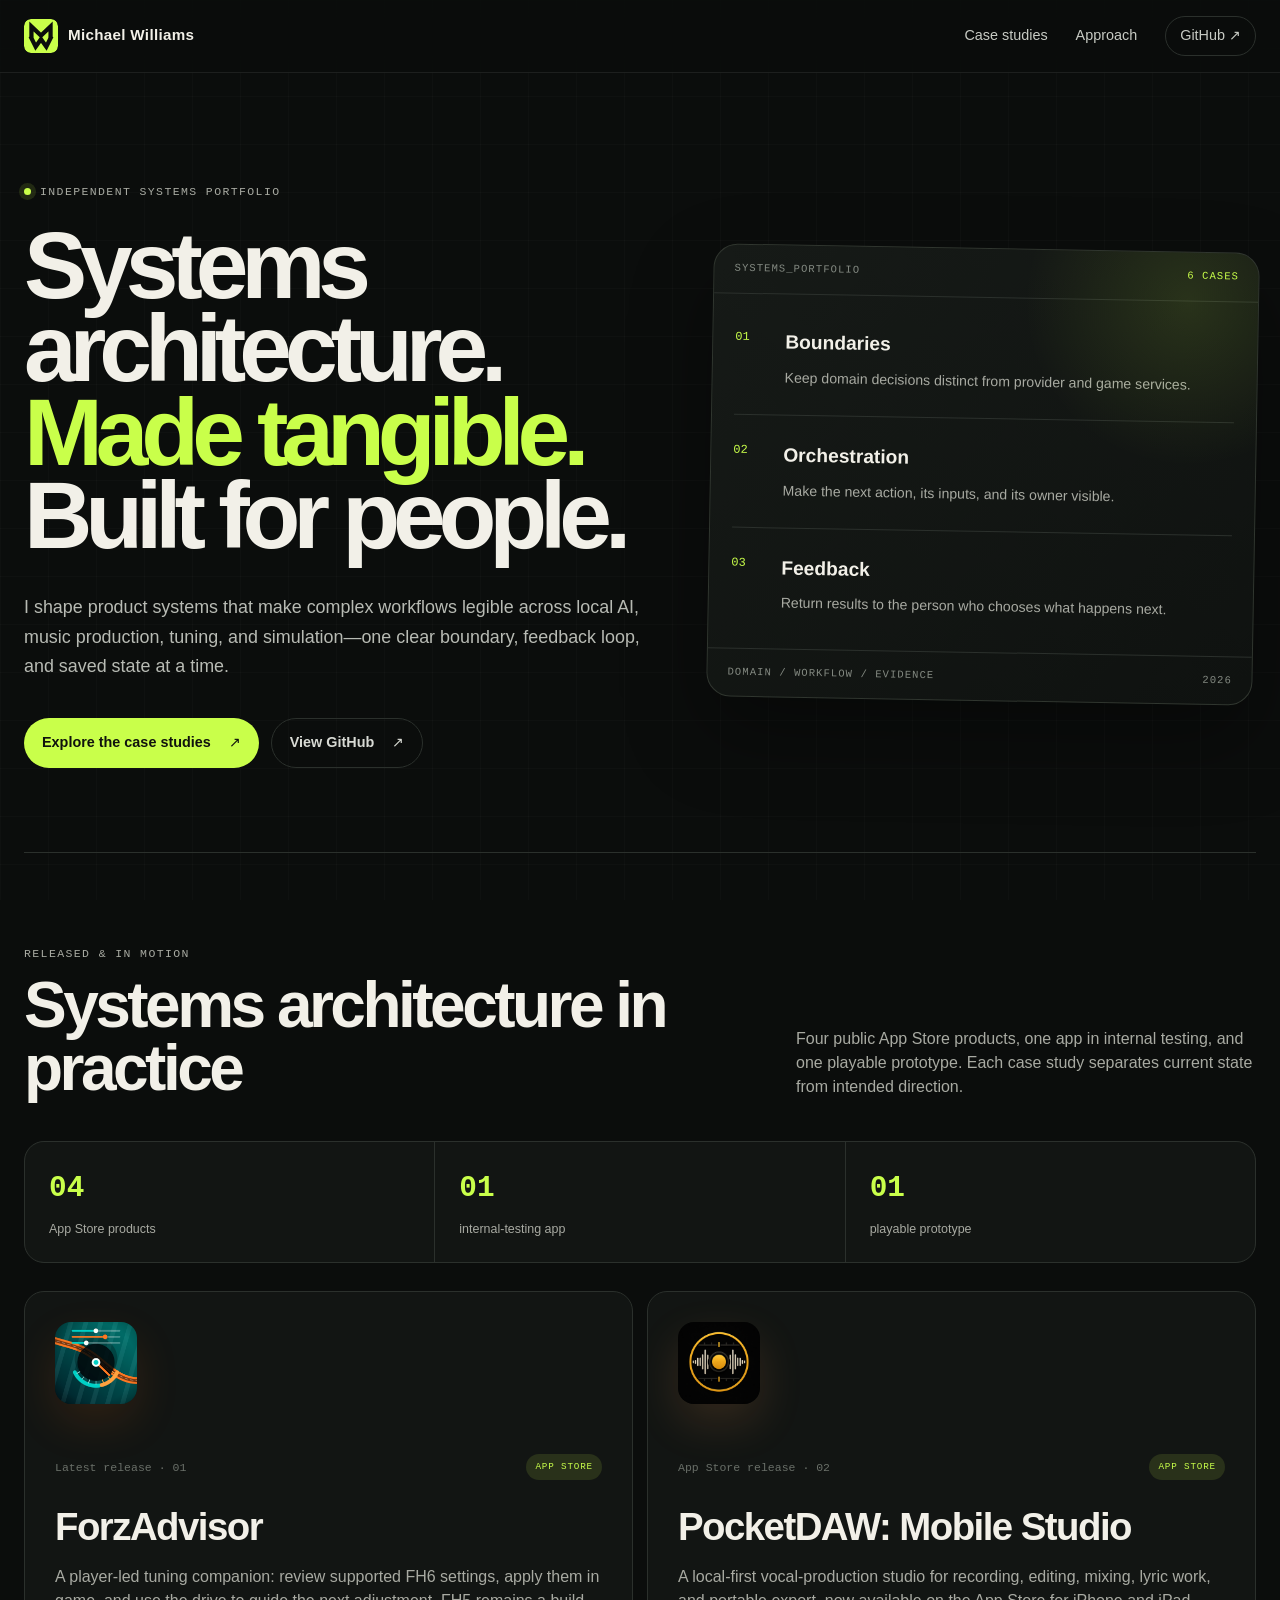
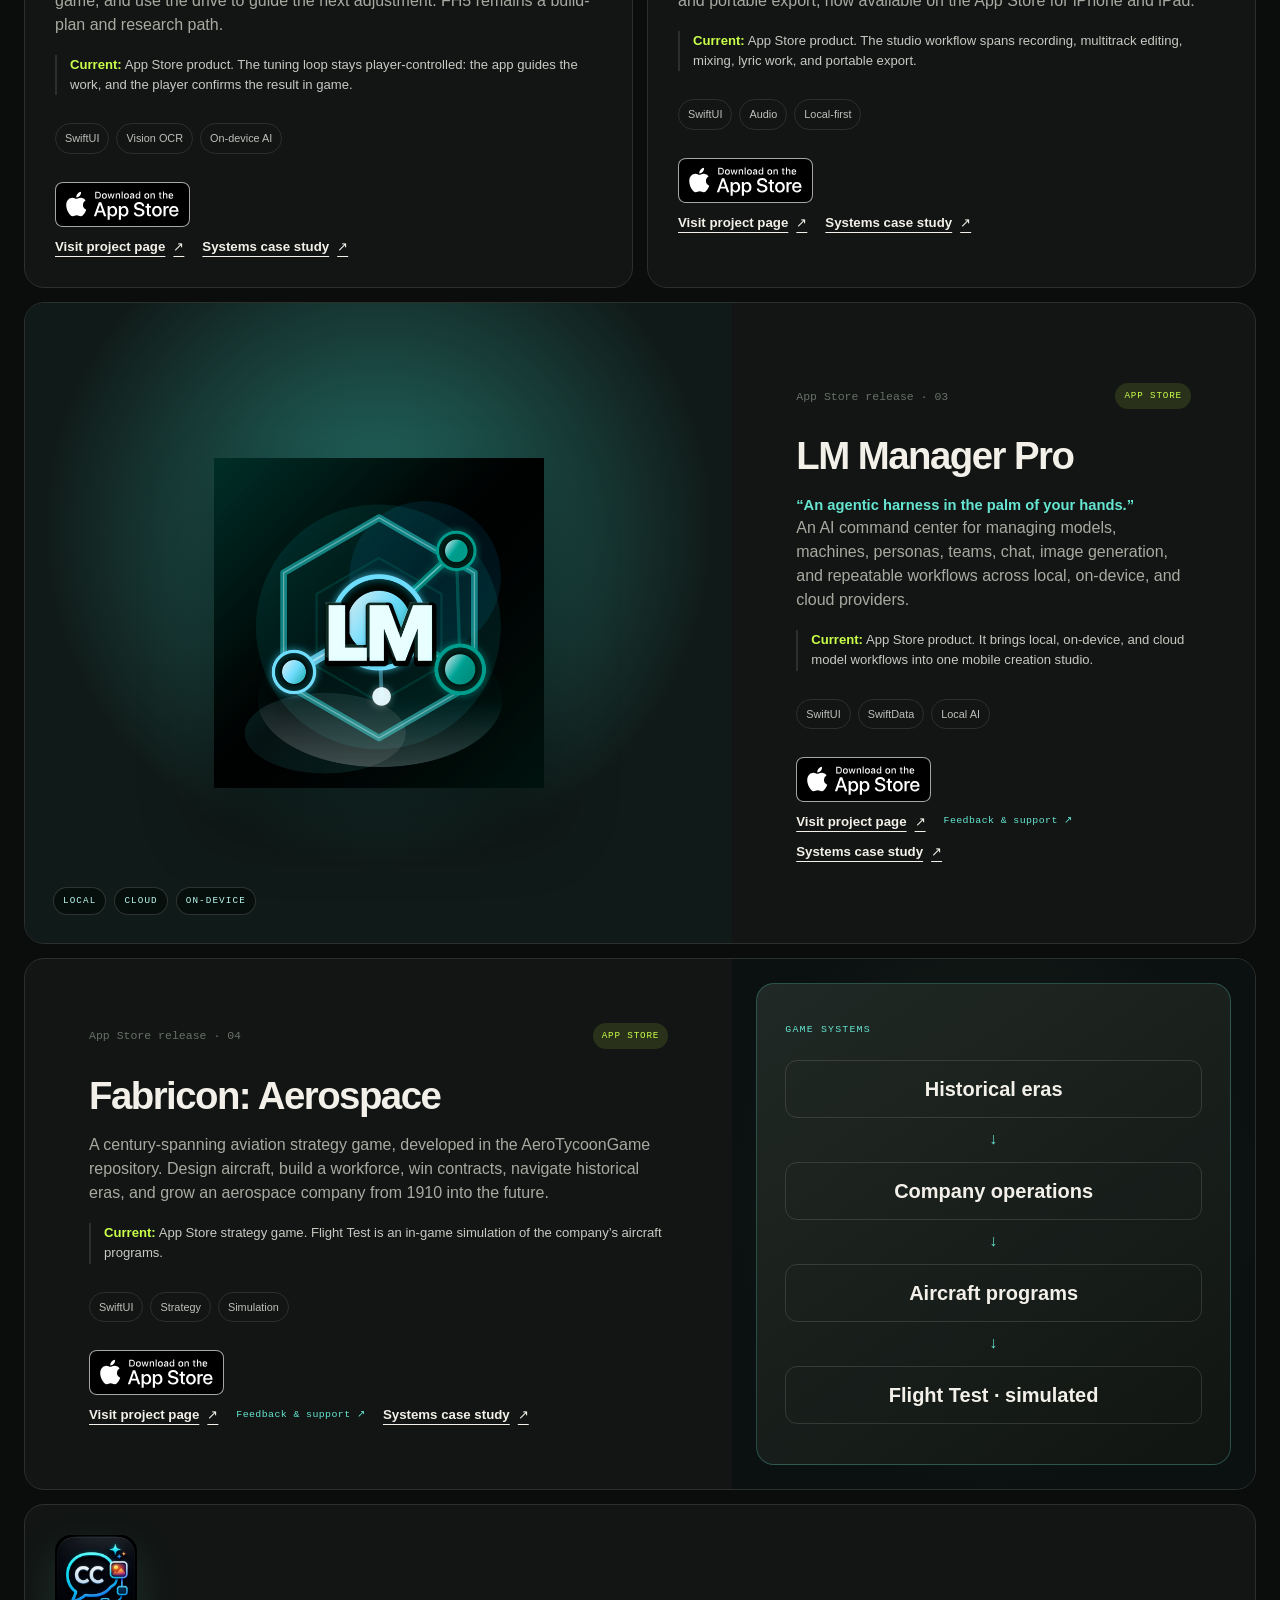
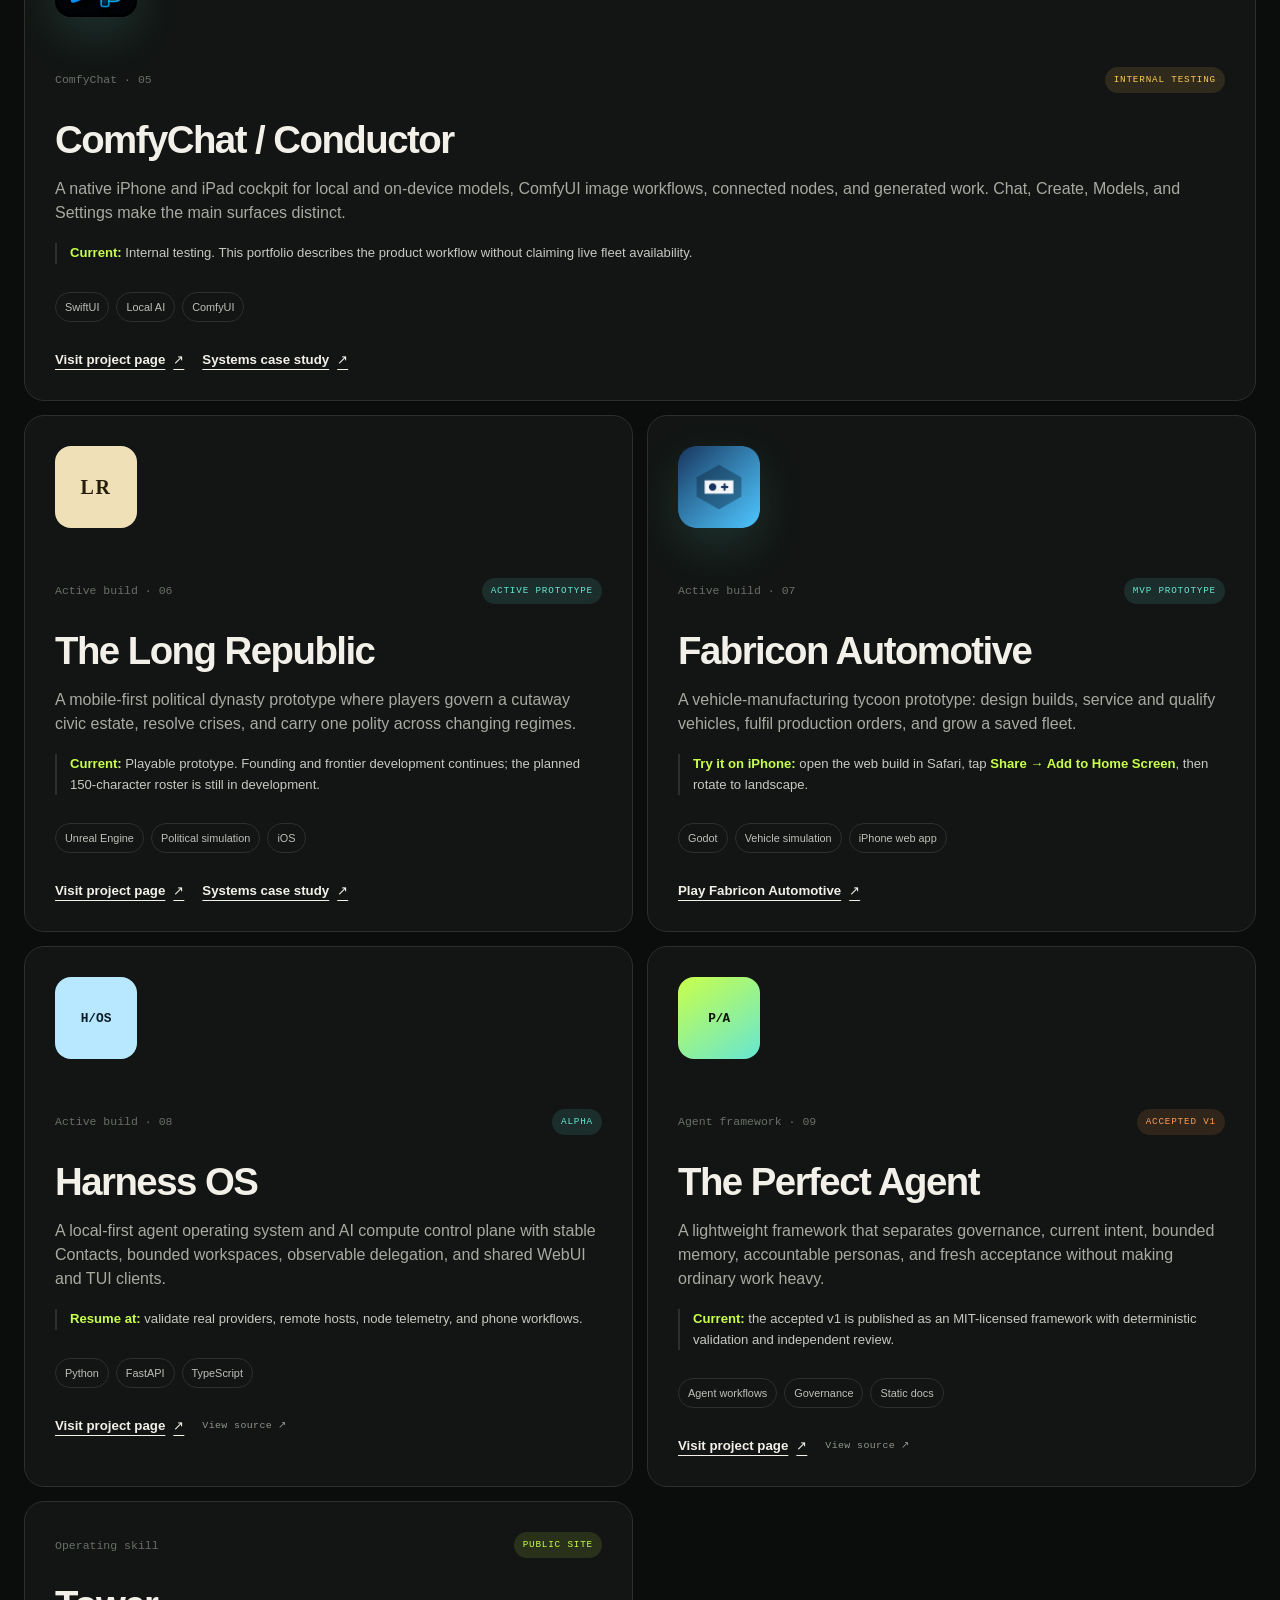
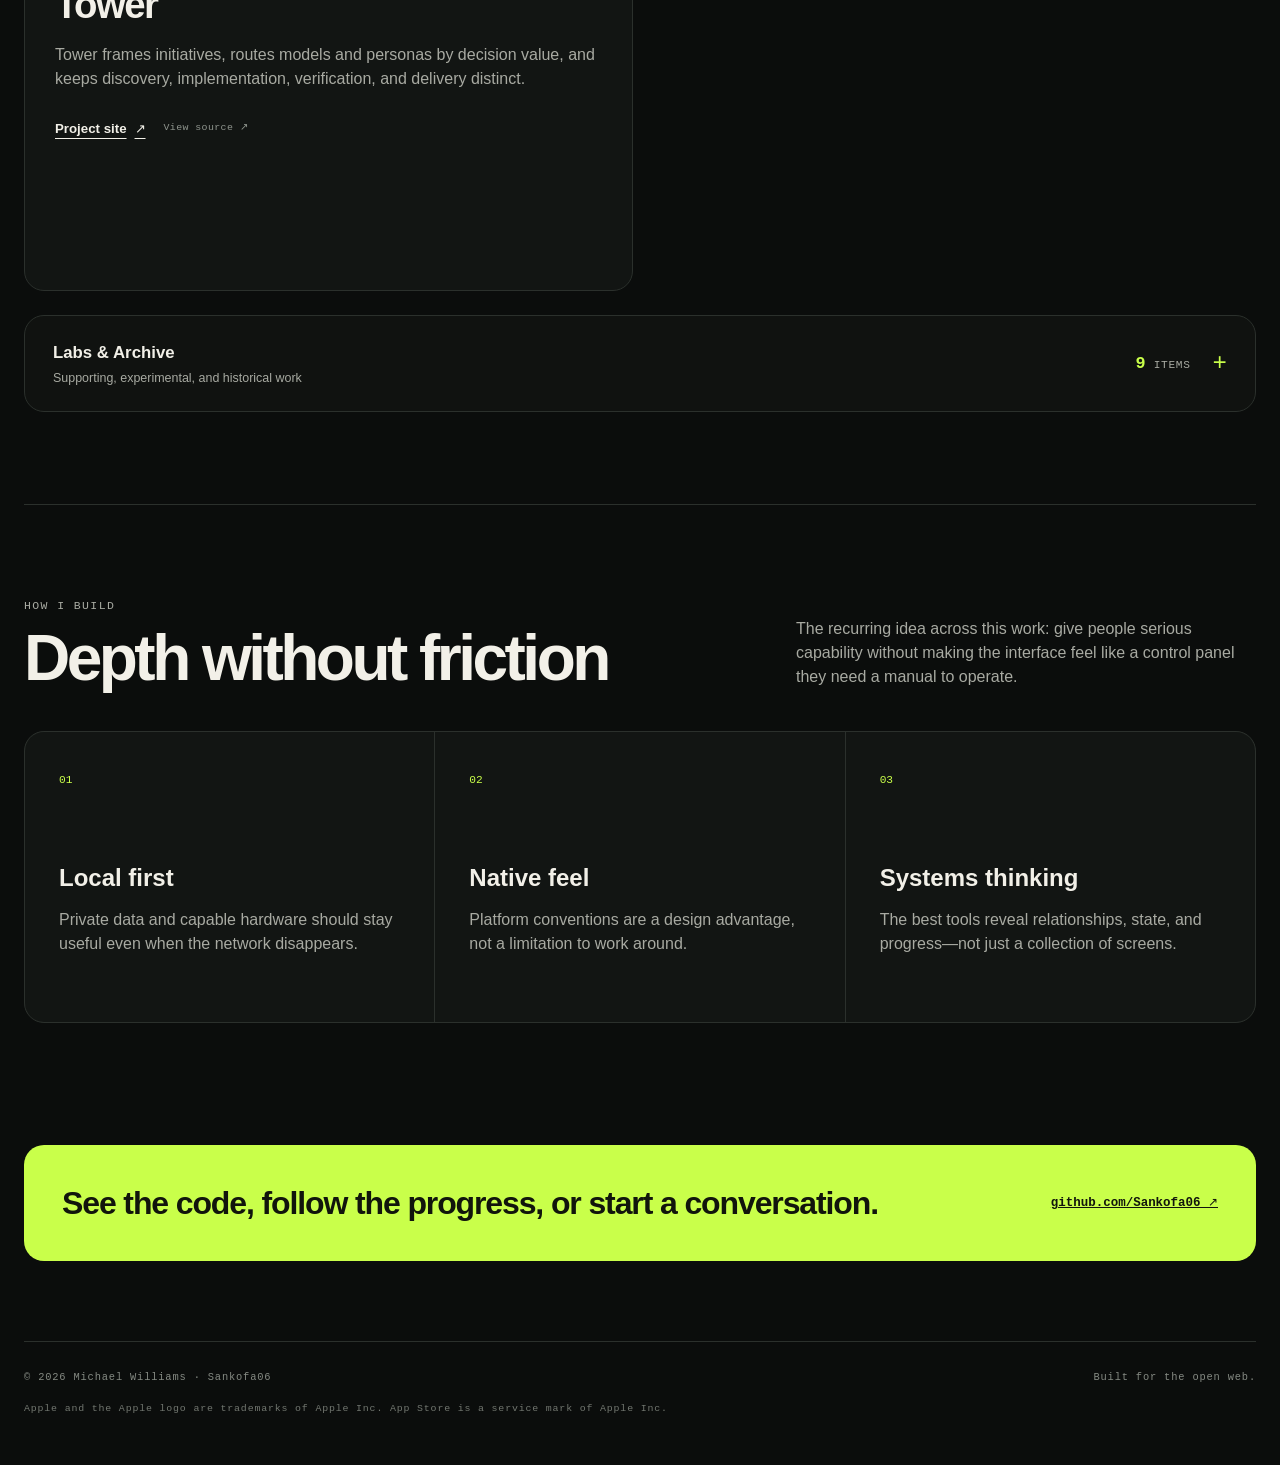
==== commit 613fad34: "Align homepage heading with systems portfolio" ====
--- a/index.html
+++ b/index.html
@@ -84,7 +84,7 @@
         <div class="section-heading">
           <div>
             <p class="eyebrow">Released &amp; in motion</p>
-            <h2 id="work-title">What’s active now</h2>
+            <h2 id="work-title">Systems architecture in practice</h2>
           </div>
           <p>Four public App Store products, one app in internal testing, and one playable prototype. Each case study separates current state from intended direction.</p>
         </div>
--- a/styles.css
+++ b/styles.css
@@ -251,3 +251,11 @@
 }
 
 .apple-legal { color: #727770; flex-basis: 100%; font-size: .62rem; }
+
+
+/* Public portfolio system map; this diagram is not a product capture. */
+.project-positioning { color: var(--cyan) !important; font-size: .92rem !important; font-weight: 650; margin-top: 8px !important; }
+.fabricon-systems-map { align-content: center; background: linear-gradient(145deg, #202925, #111512); border: 1px solid rgba(102,230,210,.25); border-radius: 18px; display: flex; flex-direction: column; gap: 10px; height: 100%; justify-content: center; margin: 0 auto; max-width: 520px; padding: 28px; width: 100%; }
+.fabricon-systems-map .map-label { color: var(--cyan); font-family: ui-monospace, SFMono-Regular, Menlo, monospace; font-size: .62rem; letter-spacing: .12em; margin-bottom: 12px; }
+.fabricon-systems-map strong { border: 1px solid rgba(241,243,237,.13); border-radius: 12px; color: var(--ink); font-size: clamp(.9rem, 2vw, 1.25rem); padding: 13px 16px; text-align: center; }
+.fabricon-systems-map .map-arrow { color: var(--cyan); font-family: ui-monospace, SFMono-Regular, Menlo, monospace; text-align: center; }
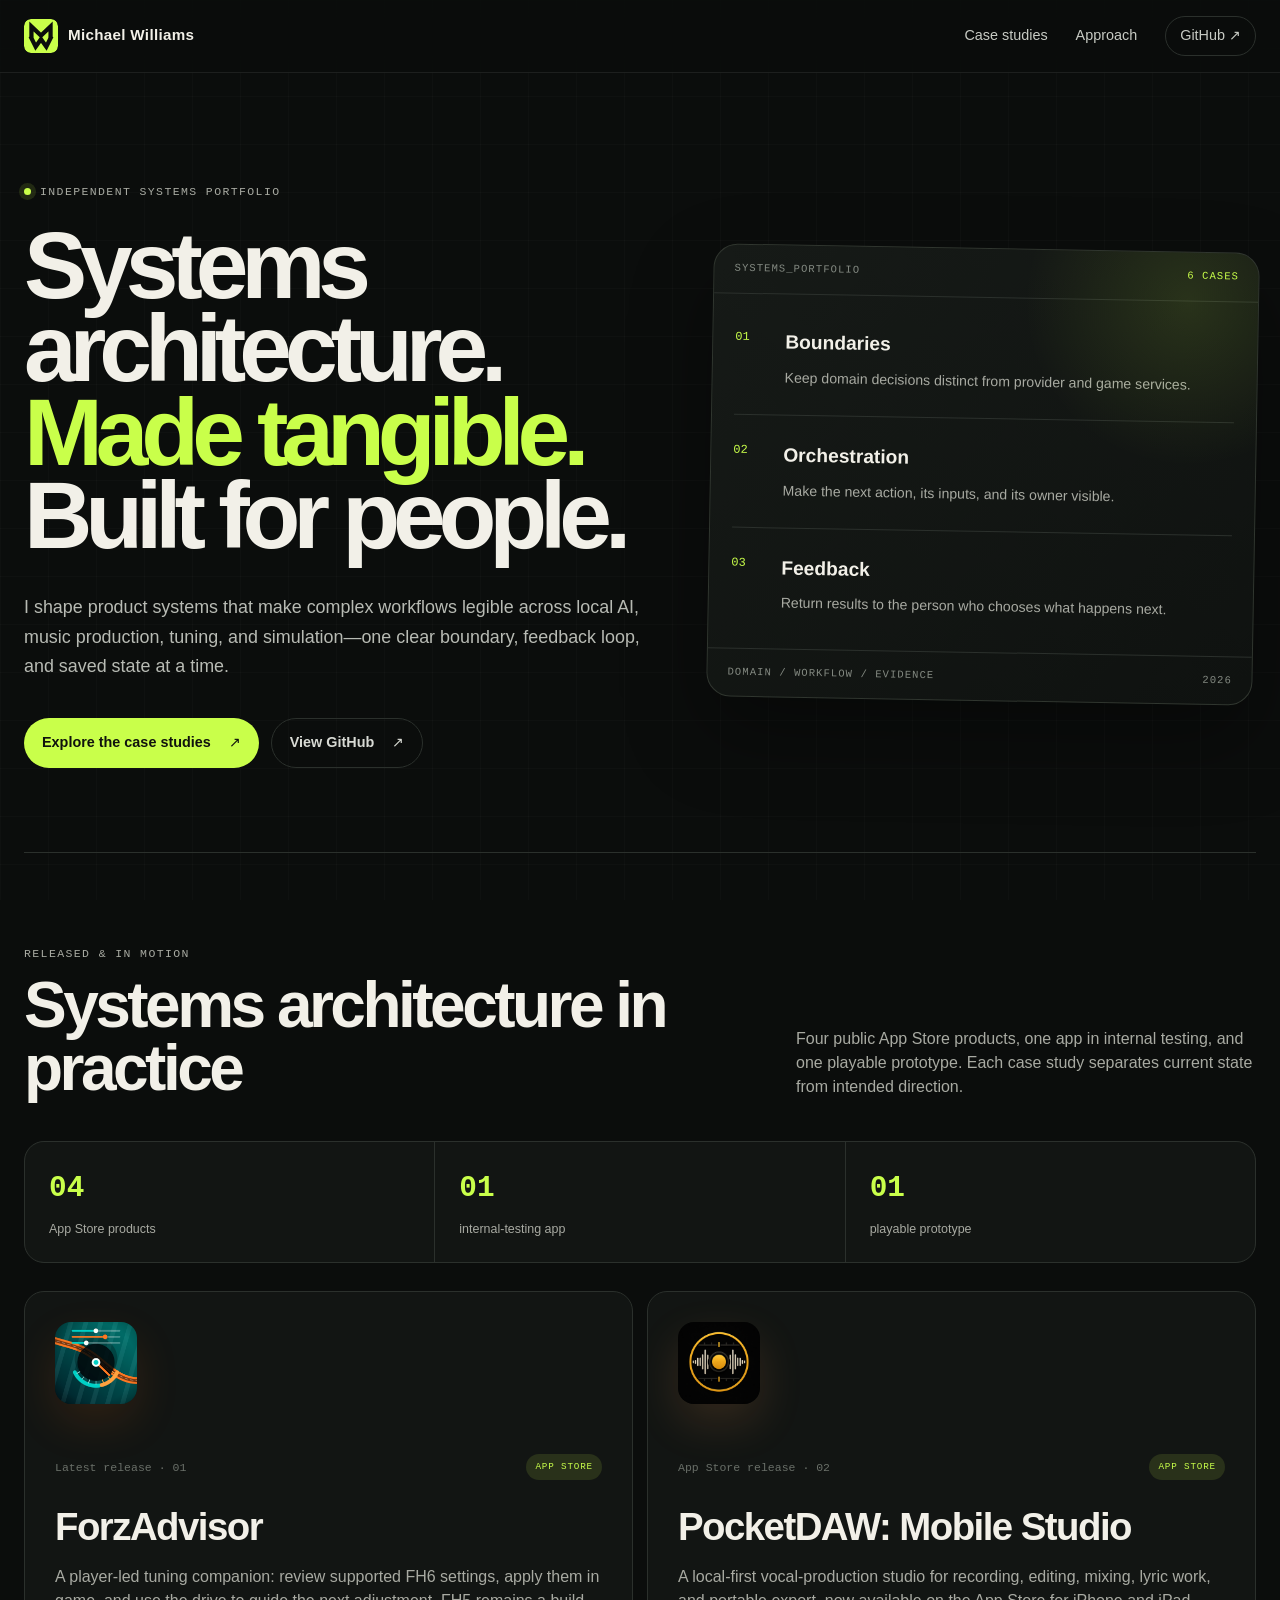
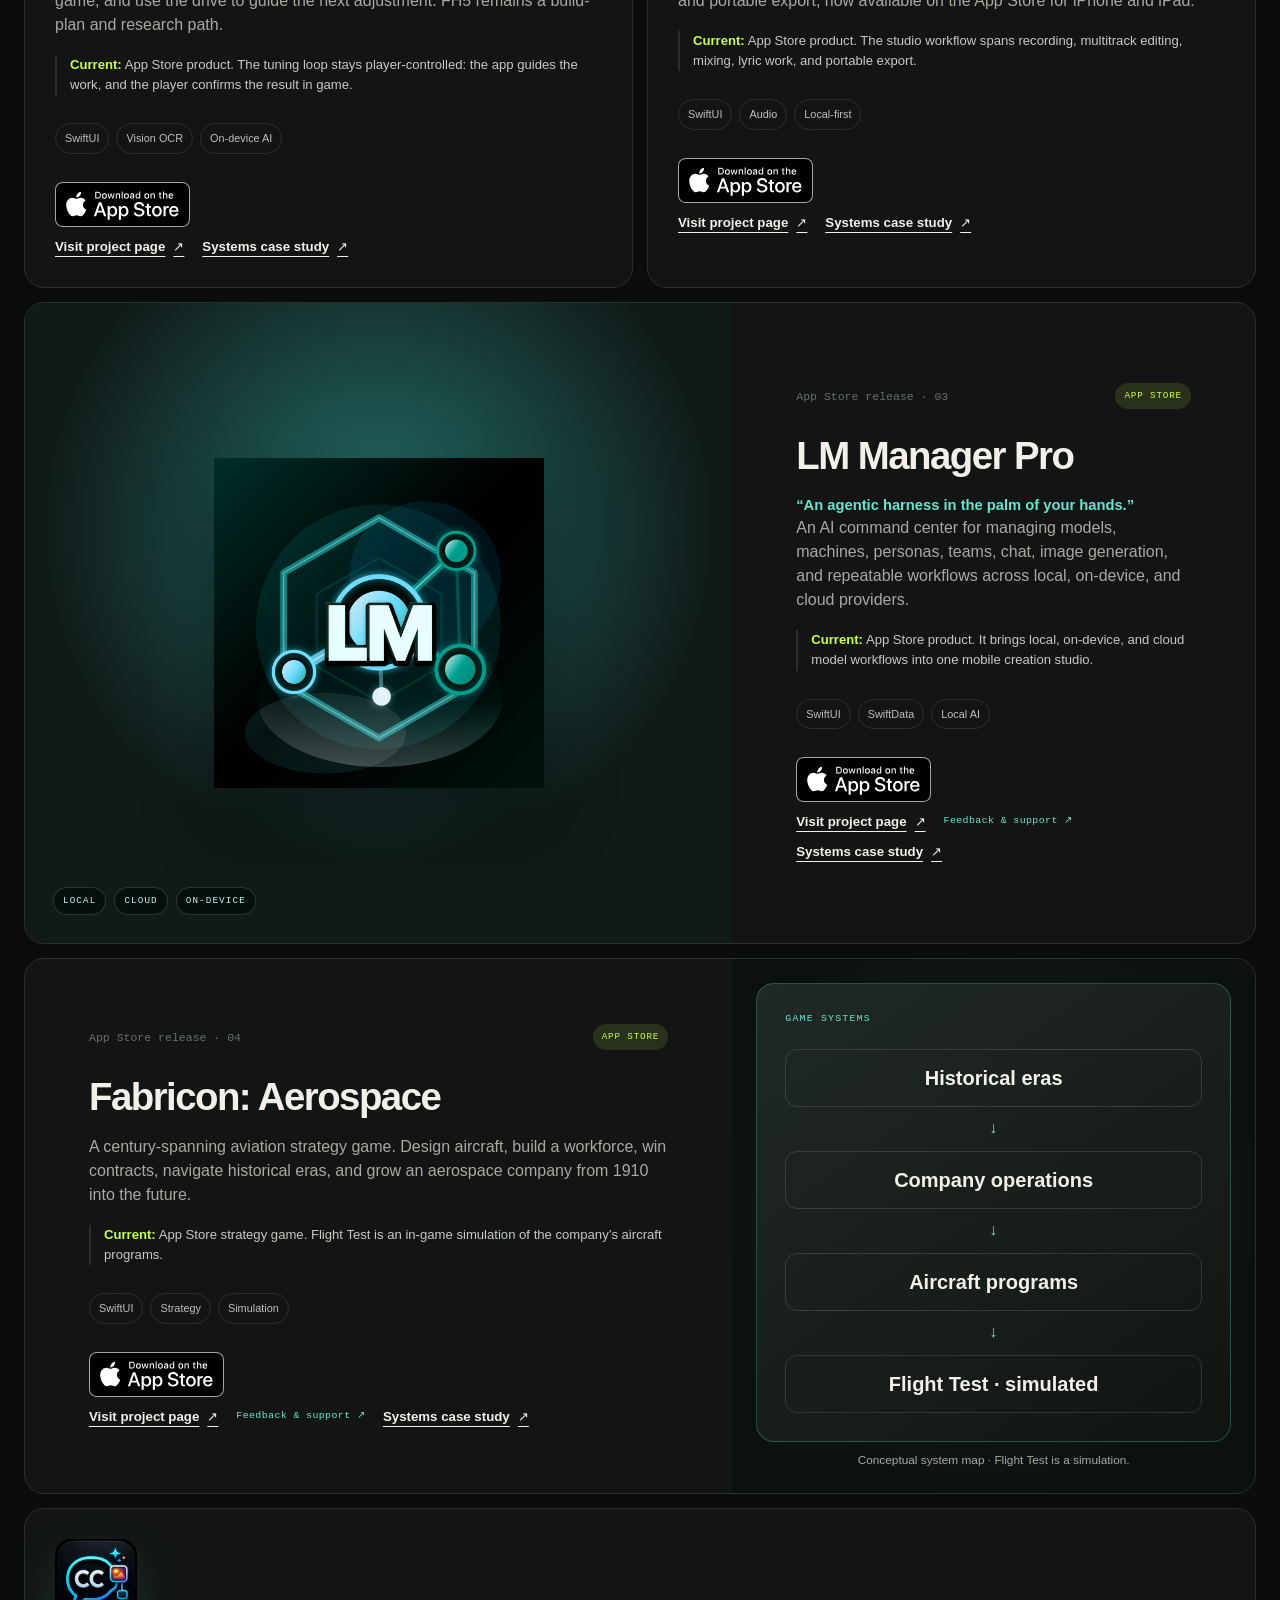
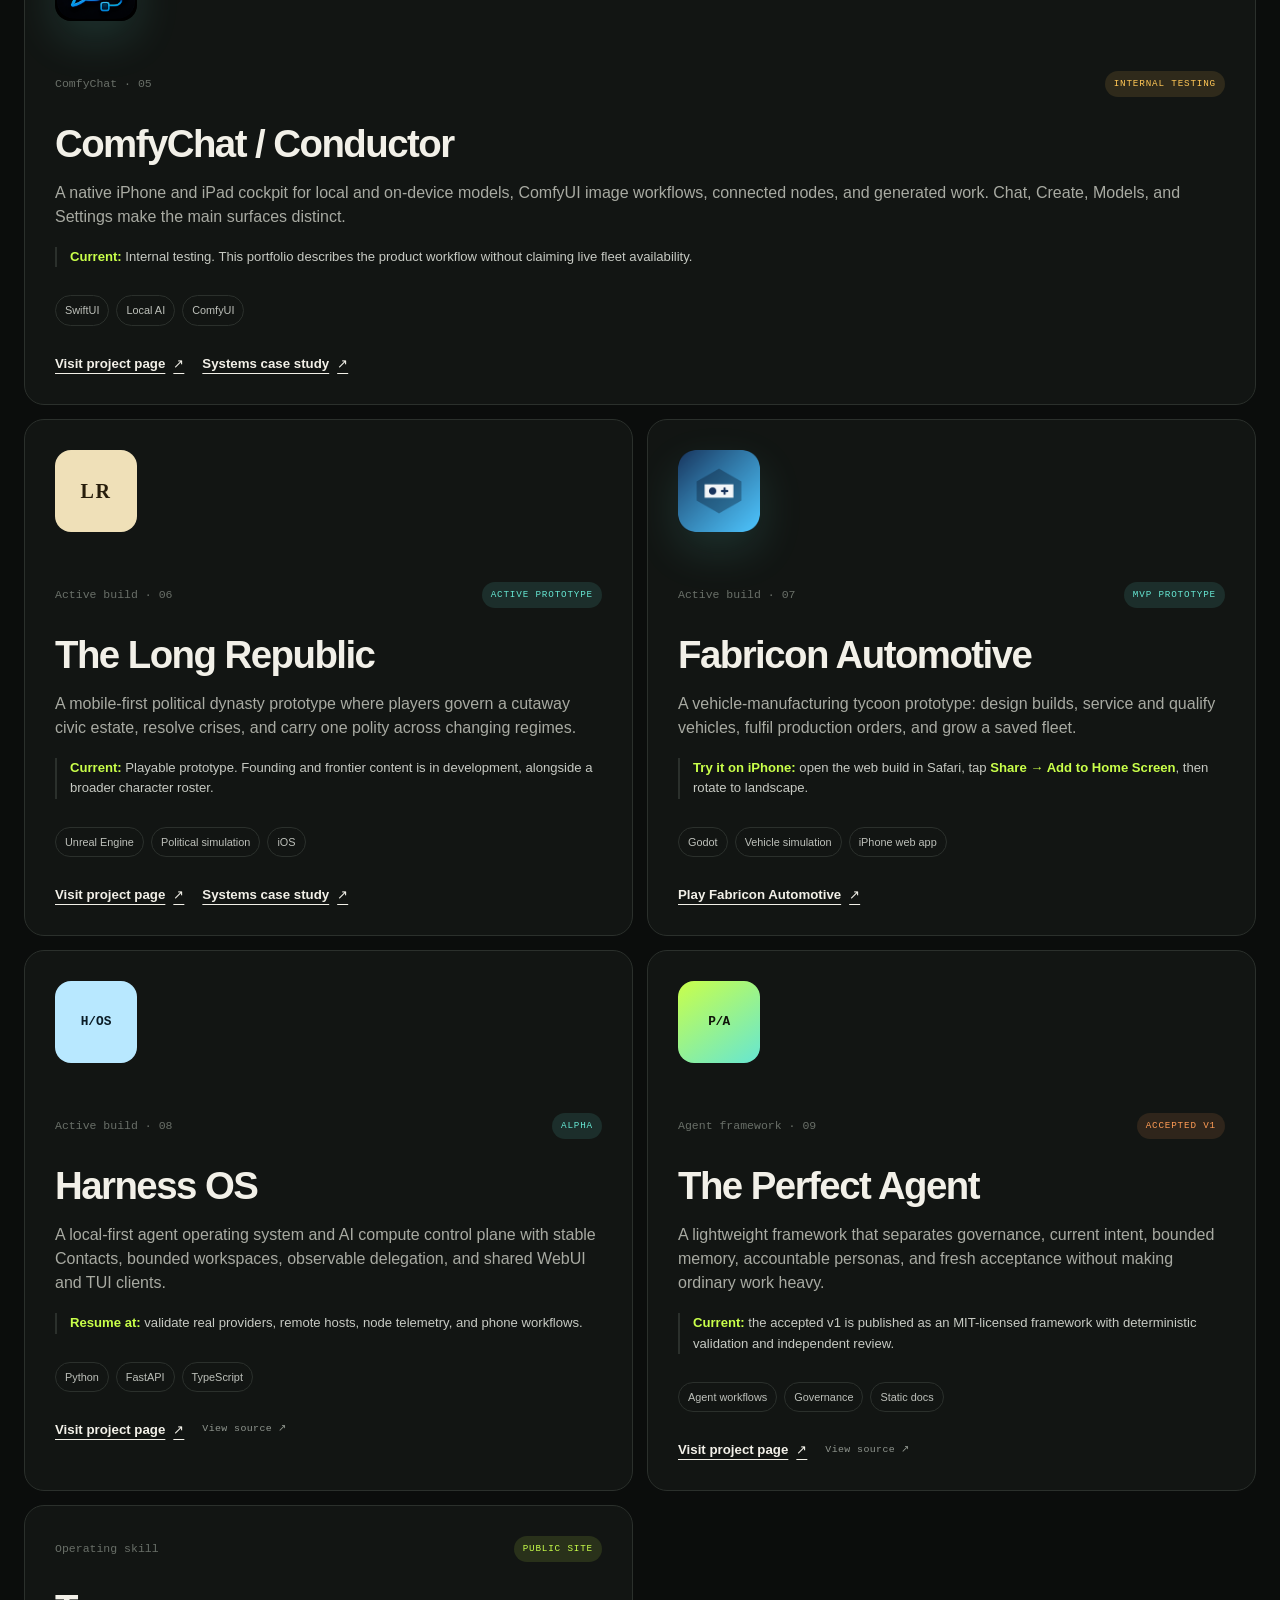
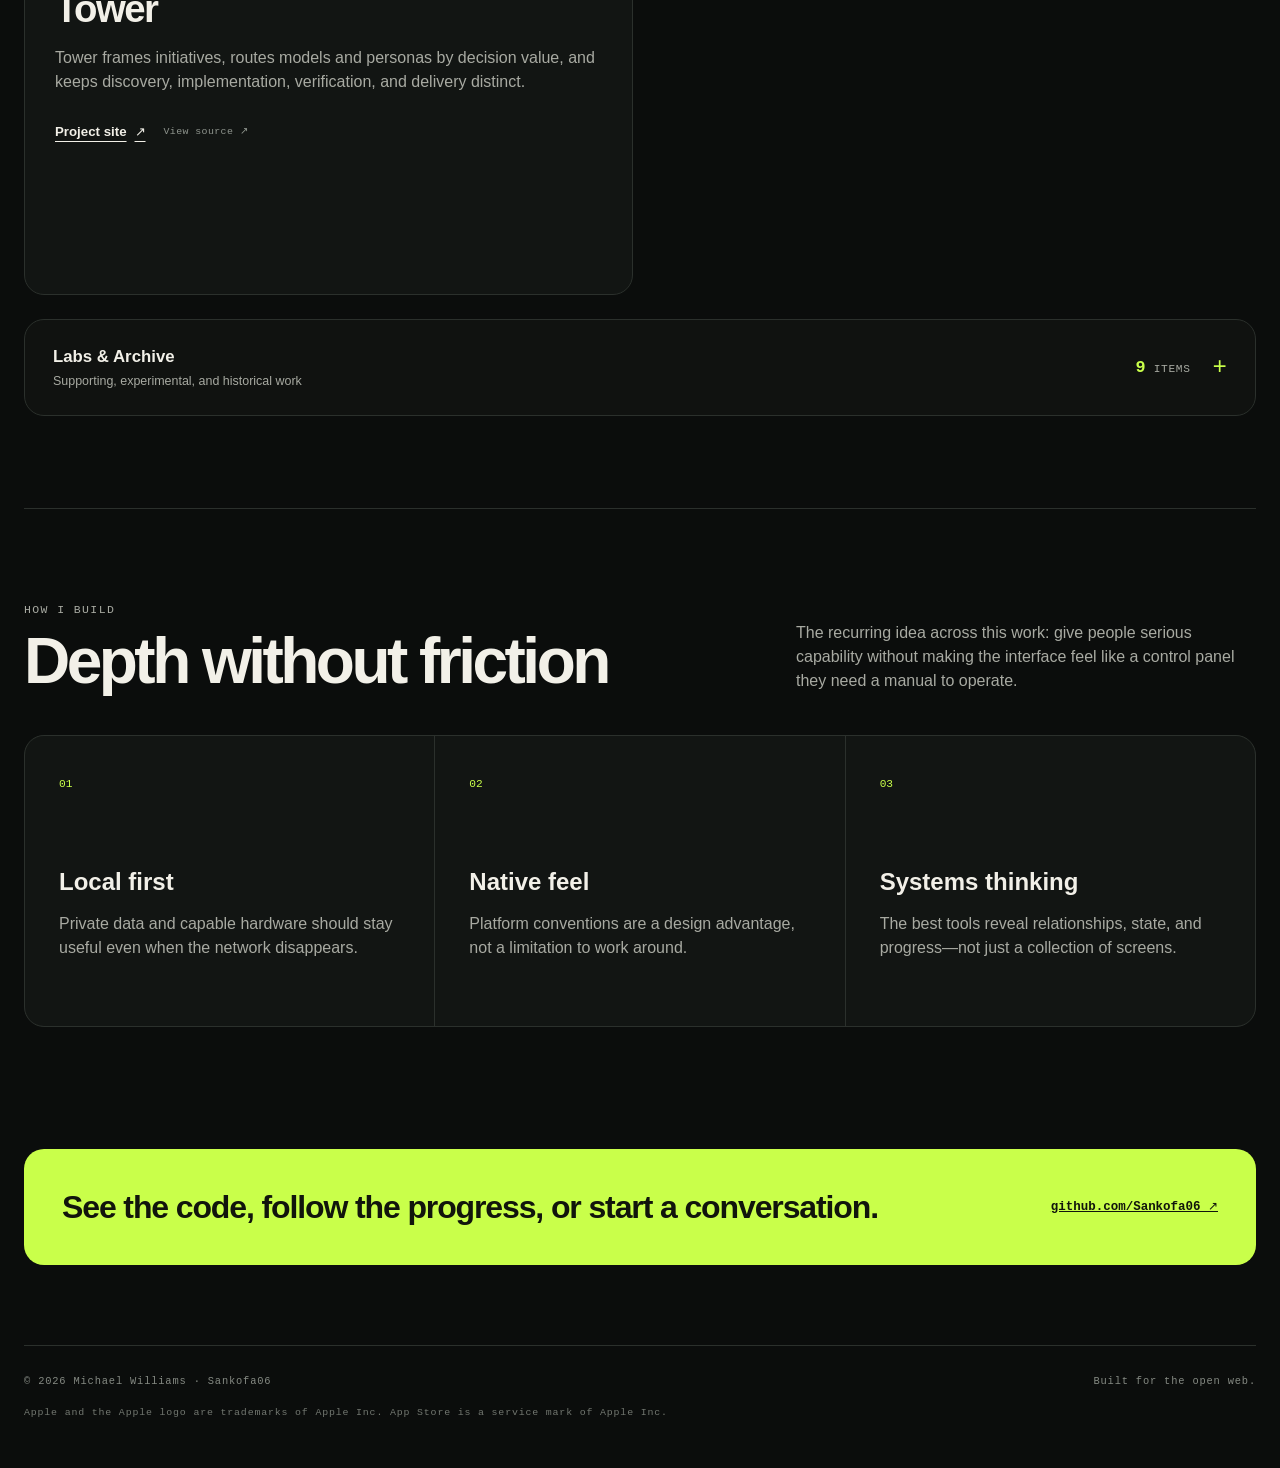
==== commit 97415df7: "Resolve portfolio review and restore case study page" ====
--- a/index.html
+++ b/index.html
@@ -132,11 +132,11 @@
           </article>
 
           <article class="project-card project-card--wide project-card--reverse" data-category="games" data-repo="AeroTycoonGame">
-            <div class="project-visual visual-aero"><div class="fabricon-systems-map" aria-label="Illustrative map of Fabricon gameplay systems, not a gameplay screenshot"><span class="map-label">GAME SYSTEMS</span><strong>Historical eras</strong><span aria-hidden="true" class="map-arrow">↓</span><strong>Company operations</strong><span aria-hidden="true" class="map-arrow">↓</span><strong>Aircraft programs</strong><span aria-hidden="true" class="map-arrow">↓</span><strong>Flight Test · simulated</strong></div></div>
+            <div class="project-visual visual-aero"><figure class="fabricon-systems-figure"><div class="fabricon-systems-map" aria-hidden="true"><span class="map-label">GAME SYSTEMS</span><strong>Historical eras</strong><span aria-hidden="true" class="map-arrow">↓</span><strong>Company operations</strong><span aria-hidden="true" class="map-arrow">↓</span><strong>Aircraft programs</strong><span aria-hidden="true" class="map-arrow">↓</span><strong>Flight Test · simulated</strong></div><figcaption>Conceptual system map · Flight Test is a simulation.</figcaption></figure></div>
             <div class="project-body">
               <div class="project-meta"><span class="project-number">App Store release · 04</span><span class="project-state active">App Store</span></div>
               <h3>Fabricon: Aerospace</h3>
-              <p>A century-spanning aviation strategy game, developed in the AeroTycoonGame repository. Design aircraft, build a workforce, win contracts, navigate historical eras, and grow an aerospace company from 1910 into the future.</p>
+              <p>A century-spanning aviation strategy game. Design aircraft, build a workforce, win contracts, navigate historical eras, and grow an aerospace company from 1910 into the future.</p>
               <p class="next-step"><strong>Current:</strong> App Store strategy game. Flight Test is an in-game simulation of the company’s aircraft programs.</p>
               <ul class="tags" aria-label="Technologies"><li>SwiftUI</li><li>Strategy</li><li>Simulation</li></ul>
               <div class="project-actions"><a class="app-store-link" href="https://apps.apple.com/us/app/fabricon-aerospace/id6760683889" aria-label="Download Fabricon: Aerospace on the App Store"><img src="assets/app-store-badge.svg" width="135" height="45" alt="Download on the App Store"></a><a class="text-link" href="https://sankofa06.github.io/AeroTycoonGame/">Visit project page <span aria-hidden="true">↗</span></a><a class="support-project-link" href="https://sankofa06.github.io/FabriconFeedback/">Feedback &amp; support <span aria-hidden="true">↗</span></a><a class="text-link" href="projects/systems-architecture/#fabricon">Systems case study <span aria-hidden="true">↗</span></a></div>
@@ -158,7 +158,7 @@
             <div class="project-meta"><span class="project-number">Active build · 06</span><span class="project-state building">Active prototype</span></div>
             <h3>The Long Republic</h3>
             <p>A mobile-first political dynasty prototype where players govern a cutaway civic estate, resolve crises, and carry one polity across changing regimes.</p>
-            <p class="next-step"><strong>Current:</strong> Playable prototype. Founding and frontier development continues; the planned 150-character roster is still in development.</p>
+            <p class="next-step"><strong>Current:</strong> Playable prototype. Founding and frontier content is in development, alongside a broader character roster.</p>
             <ul class="tags" aria-label="Technologies"><li>Unreal Engine</li><li>Political simulation</li><li>iOS</li></ul>
             <div class="project-actions"><a class="text-link" href="https://sankofa06.github.io/the-long-republic/">Visit project page <span aria-hidden="true">↗</span></a><a class="text-link" href="projects/systems-architecture/#the-long-republic">Systems case study <span aria-hidden="true">↗</span></a></div>
           </article>
--- a/styles.css
+++ b/styles.css
@@ -259,3 +259,7 @@
 .fabricon-systems-map .map-label { color: var(--cyan); font-family: ui-monospace, SFMono-Regular, Menlo, monospace; font-size: .62rem; letter-spacing: .12em; margin-bottom: 12px; }
 .fabricon-systems-map strong { border: 1px solid rgba(241,243,237,.13); border-radius: 12px; color: var(--ink); font-size: clamp(.9rem, 2vw, 1.25rem); padding: 13px 16px; text-align: center; }
 .fabricon-systems-map .map-arrow { color: var(--cyan); font-family: ui-monospace, SFMono-Regular, Menlo, monospace; text-align: center; }
+
+
+.fabricon-systems-figure { margin: 0 auto; max-width: 520px; width: 100%; }
+.fabricon-systems-figure figcaption { color: var(--muted); font-size: .74rem; line-height: 1.45; margin: 10px auto 0; max-width: 460px; text-align: center; }
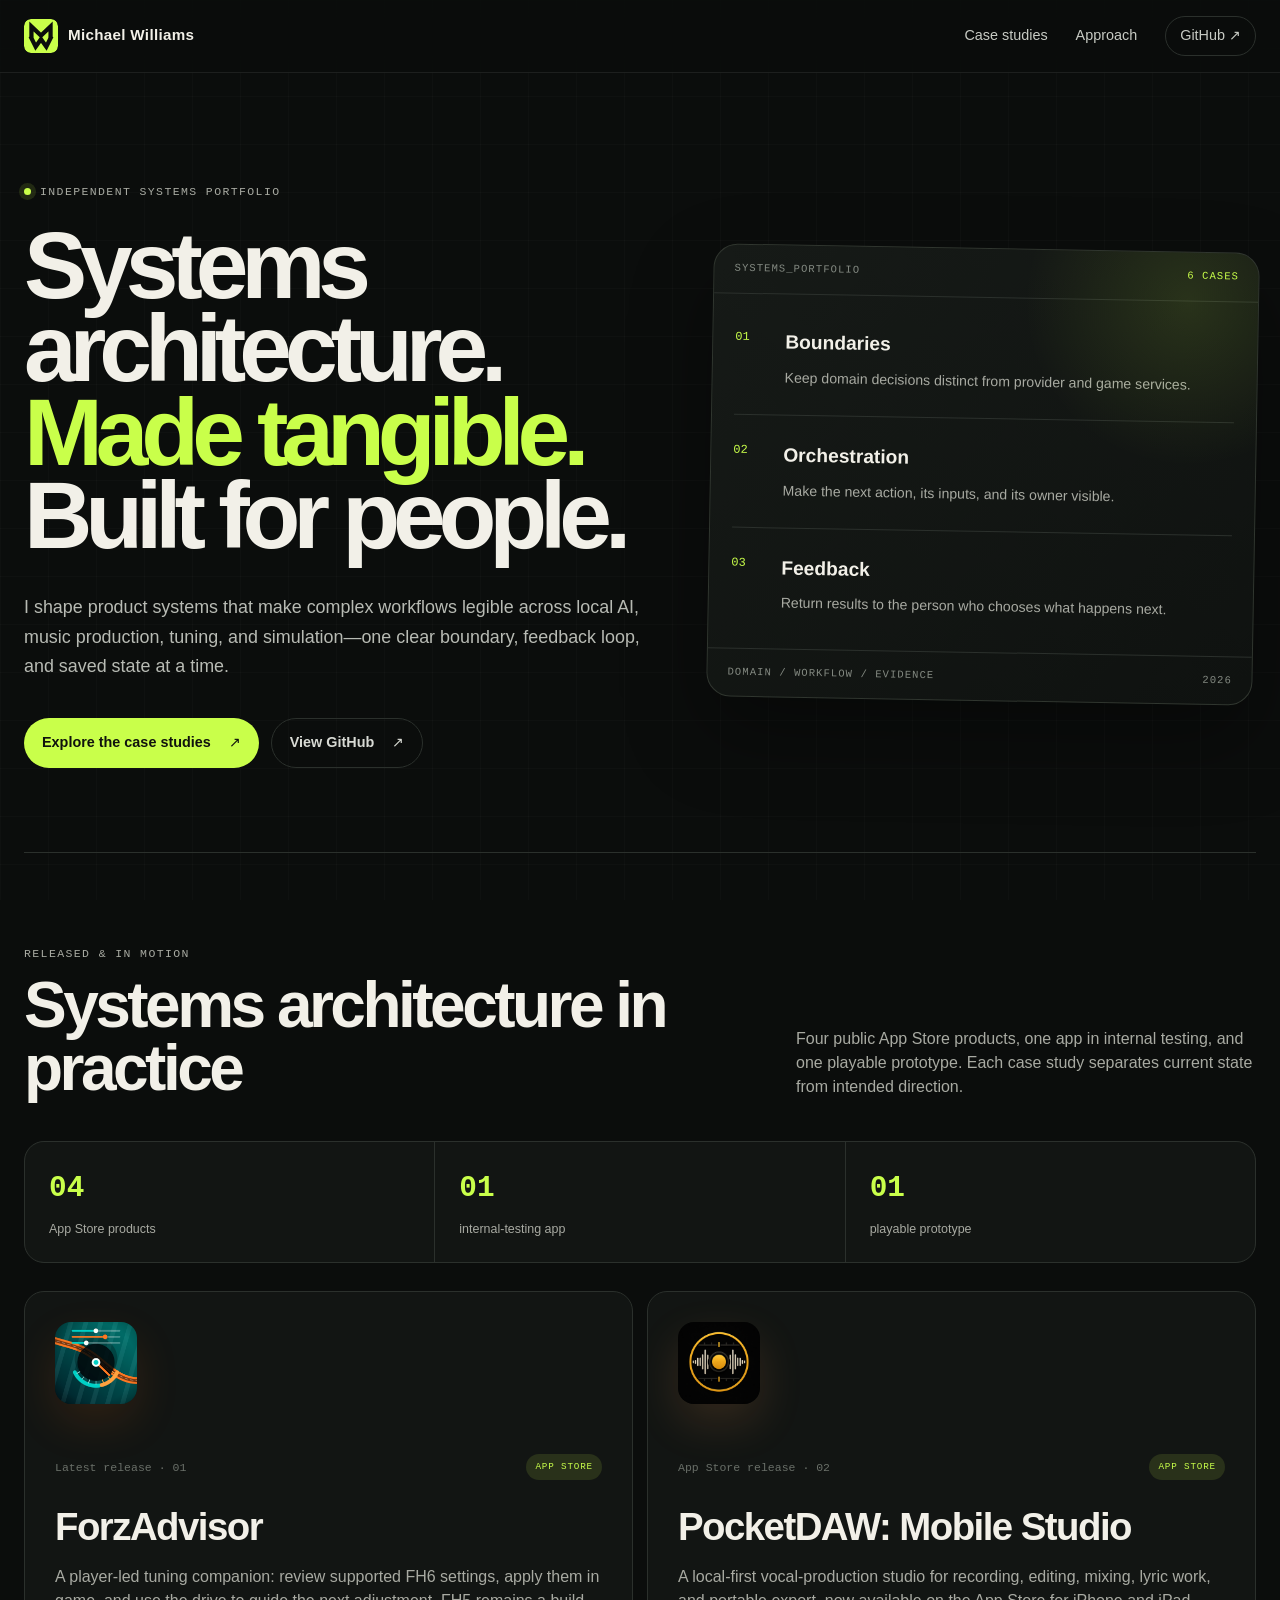
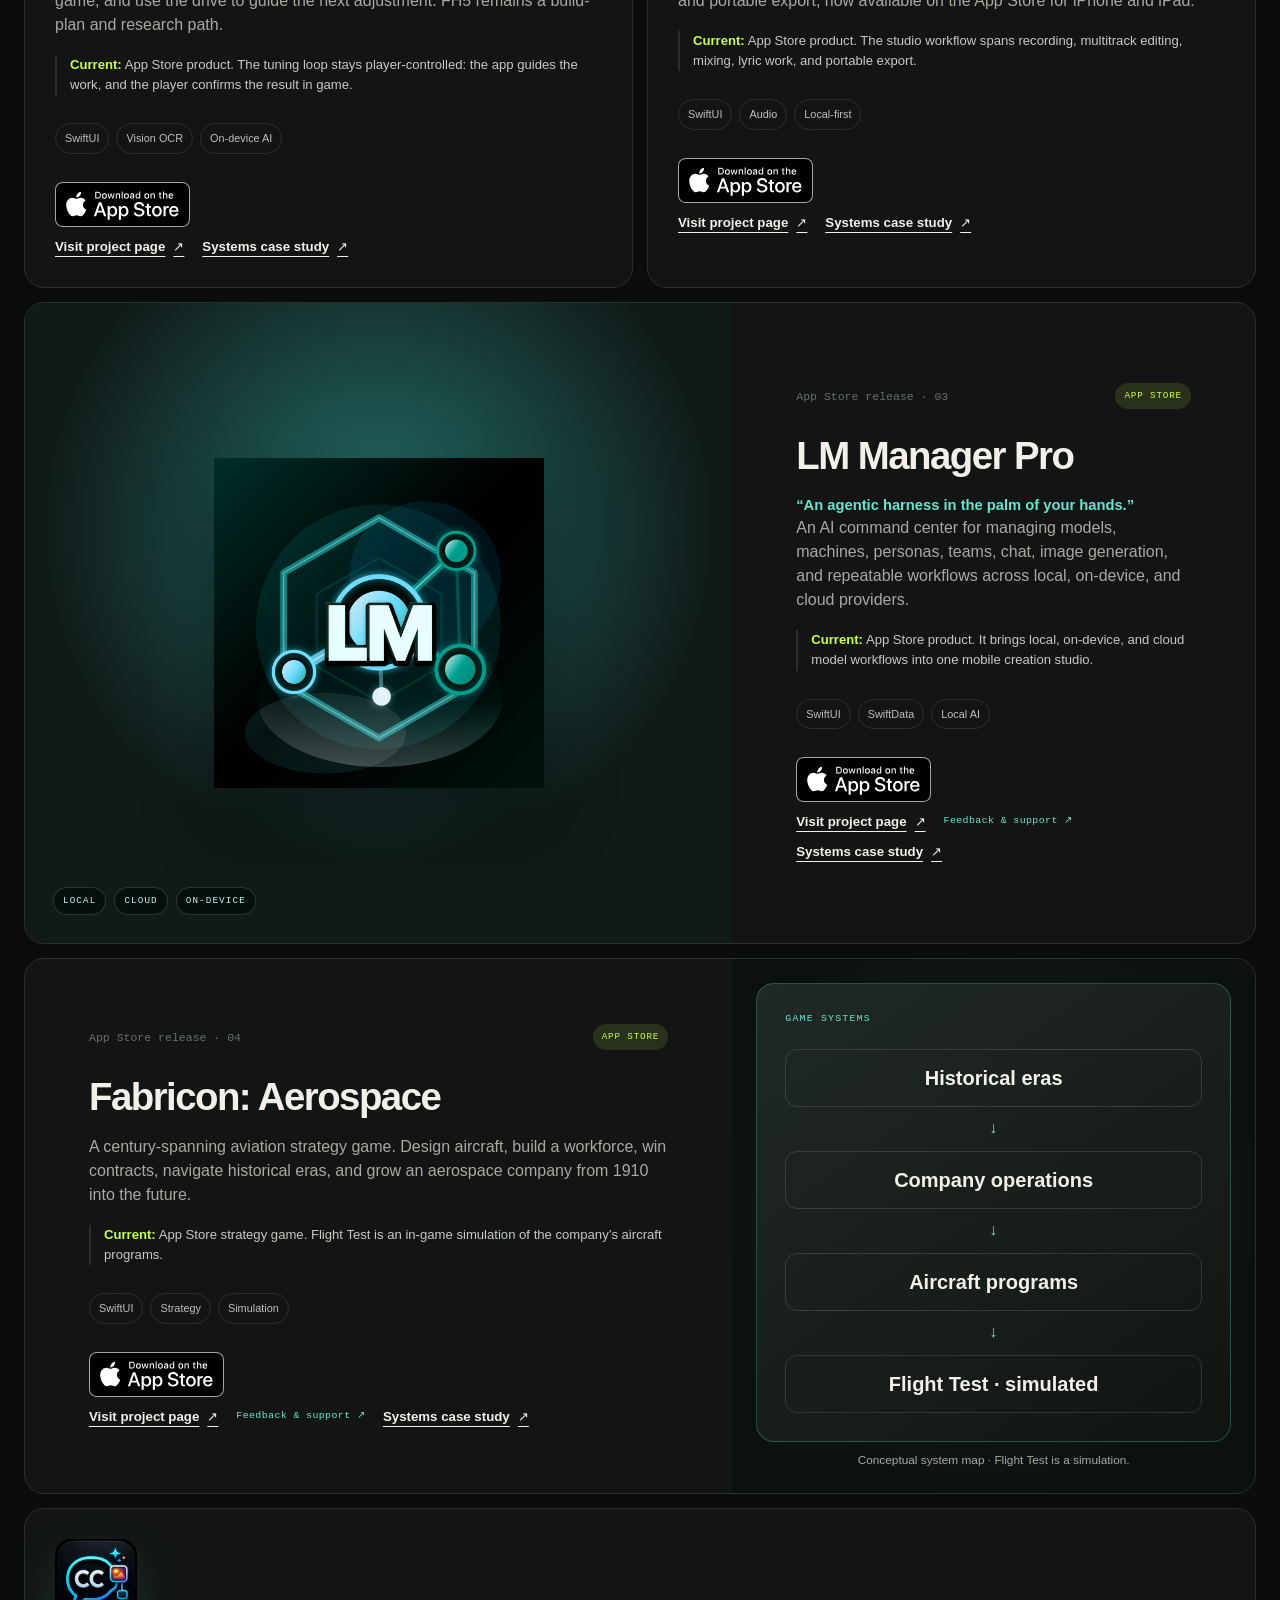
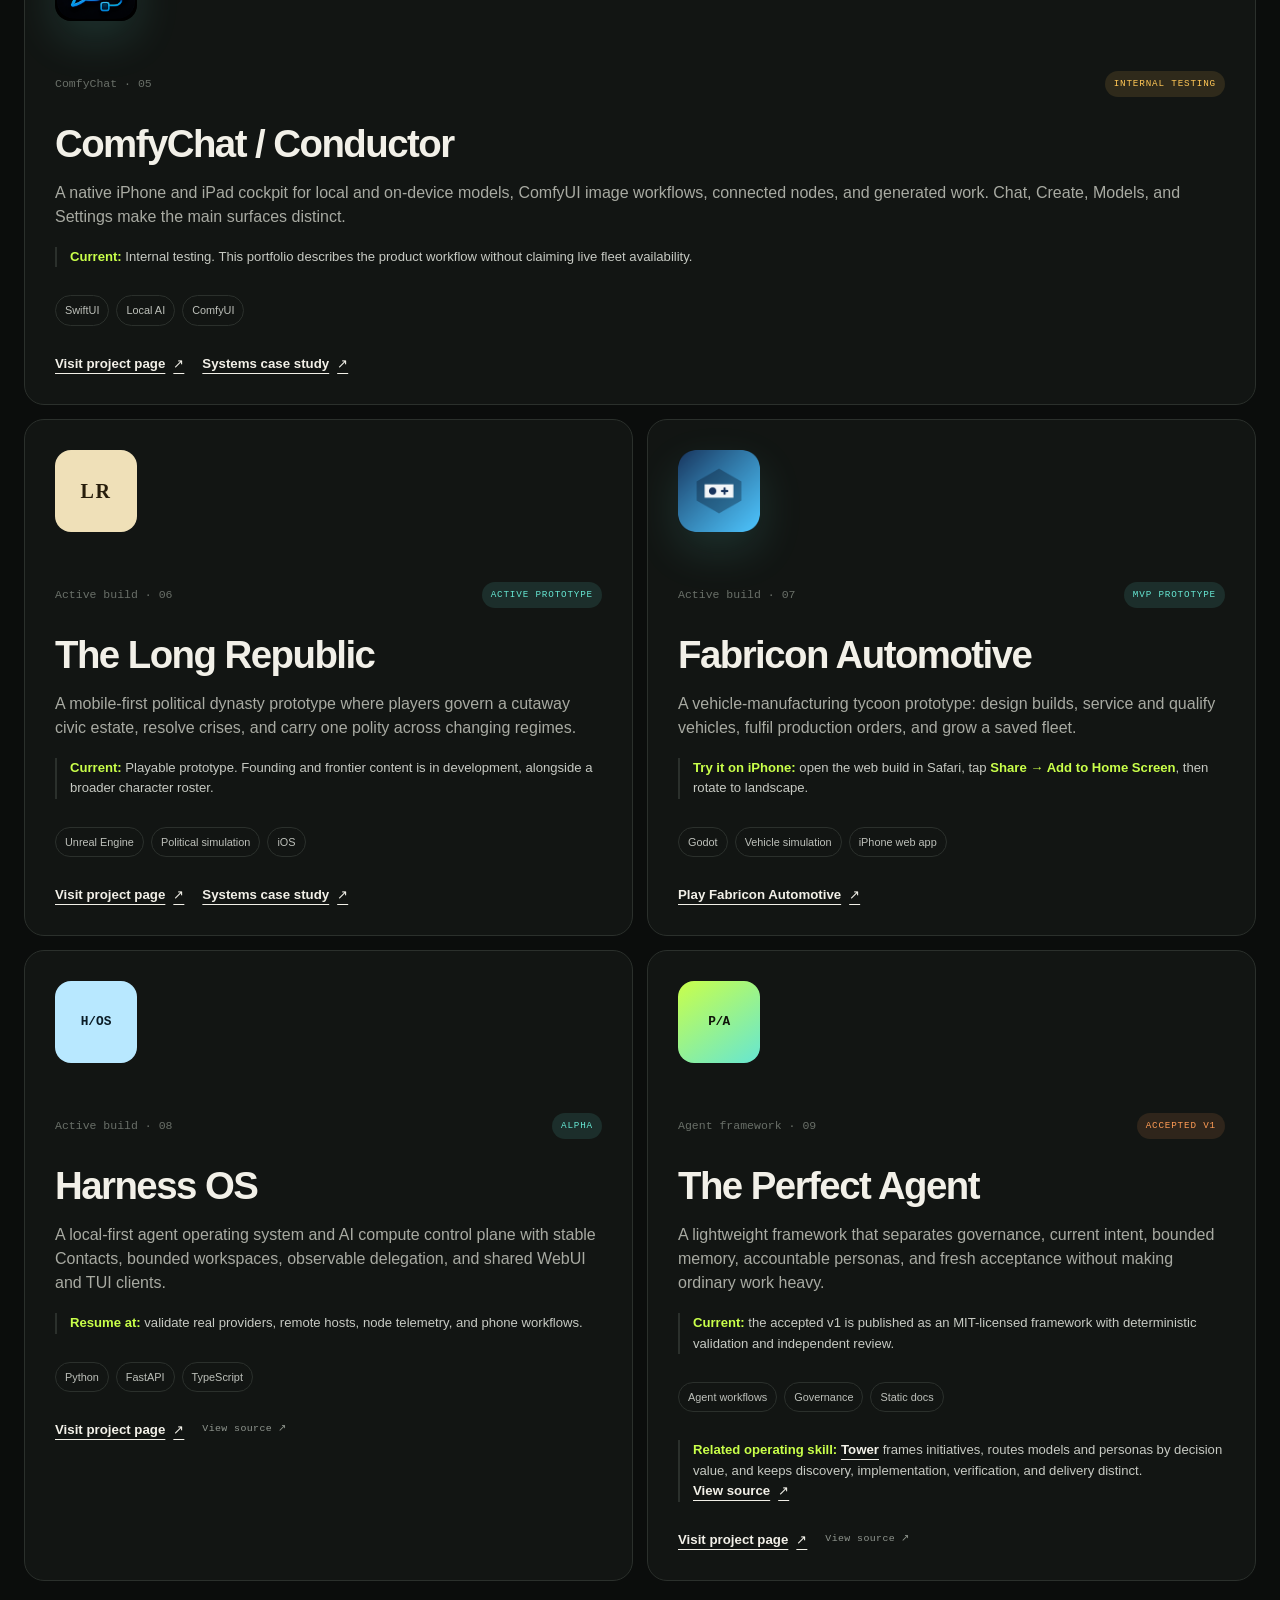
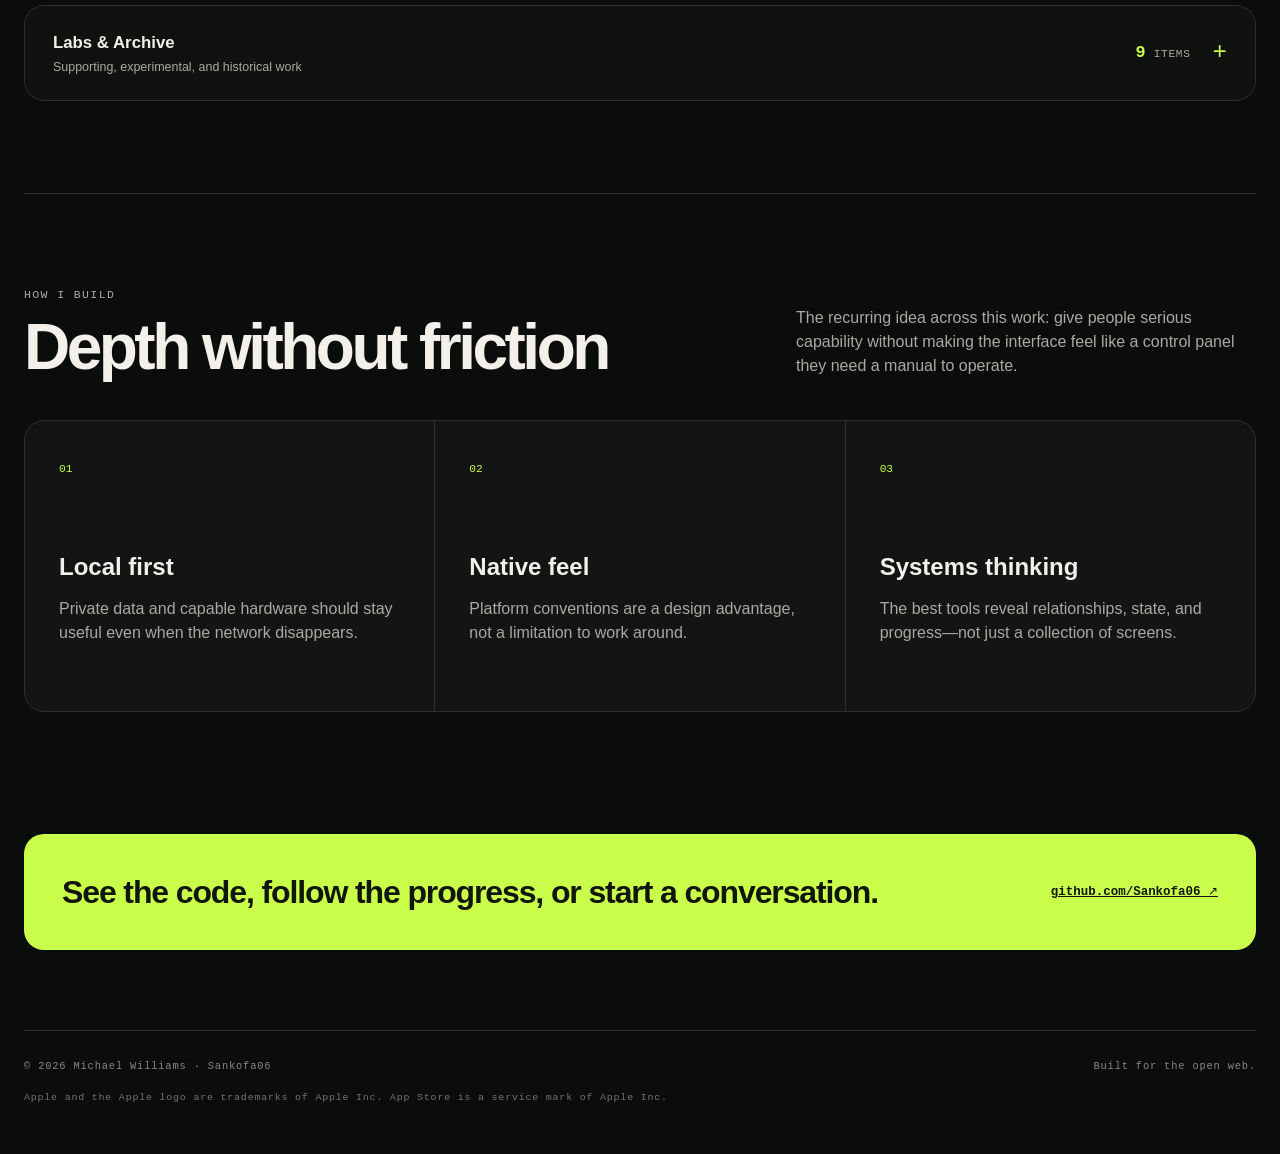
==== commit a98f1486: "Nest Tower under The Perfect Agent" ====
--- a/index.html
+++ b/index.html
@@ -190,14 +190,10 @@
             <p>A lightweight framework that separates governance, current intent, bounded memory, accountable personas, and fresh acceptance without making ordinary work heavy.</p>
             <p class="next-step"><strong>Current:</strong> the accepted v1 is published as an MIT-licensed framework with deterministic validation and independent review.</p>
             <ul class="tags" aria-label="Technologies"><li>Agent workflows</li><li>Governance</li><li>Static docs</li></ul>
+            <p class="next-step"><strong>Related operating skill:</strong> <a class="text-link" data-repo="tower" href="https://sankofa06.github.io/tower/">Tower</a> frames initiatives, routes models and personas by decision value, and keeps discovery, implementation, verification, and delivery distinct. <a class="text-link" href="https://github.com/Sankofa06/tower">View source <span aria-hidden="true">↗</span></a></p>
             <div class="project-actions"><a class="text-link" href="projects/the-perfect-agent/">Visit project page <span aria-hidden="true">↗</span></a><a class="source-project-link" href="https://github.com/Sankofa06/the-perfect-agent">View source <span aria-hidden="true">↗</span></a></div>
           </article>
-          <article class="project-card" data-category="ai tools systems" data-repo="tower">
-            <div class="project-meta"><span class="project-number">Operating skill</span><span class="project-state active">Public site</span></div>
-            <h3>Tower</h3>
-            <p>Tower frames initiatives, routes models and personas by decision value, and keeps discovery, implementation, verification, and delivery distinct.</p>
-            <div class="project-actions"><a class="text-link" href="https://sankofa06.github.io/tower/">Project site <span aria-hidden="true">↗</span></a><a class="source-project-link" href="https://github.com/Sankofa06/tower">View source <span aria-hidden="true">↗</span></a></div>
-          </article>
+
         </div>
 
         <details class="labs-archive">
